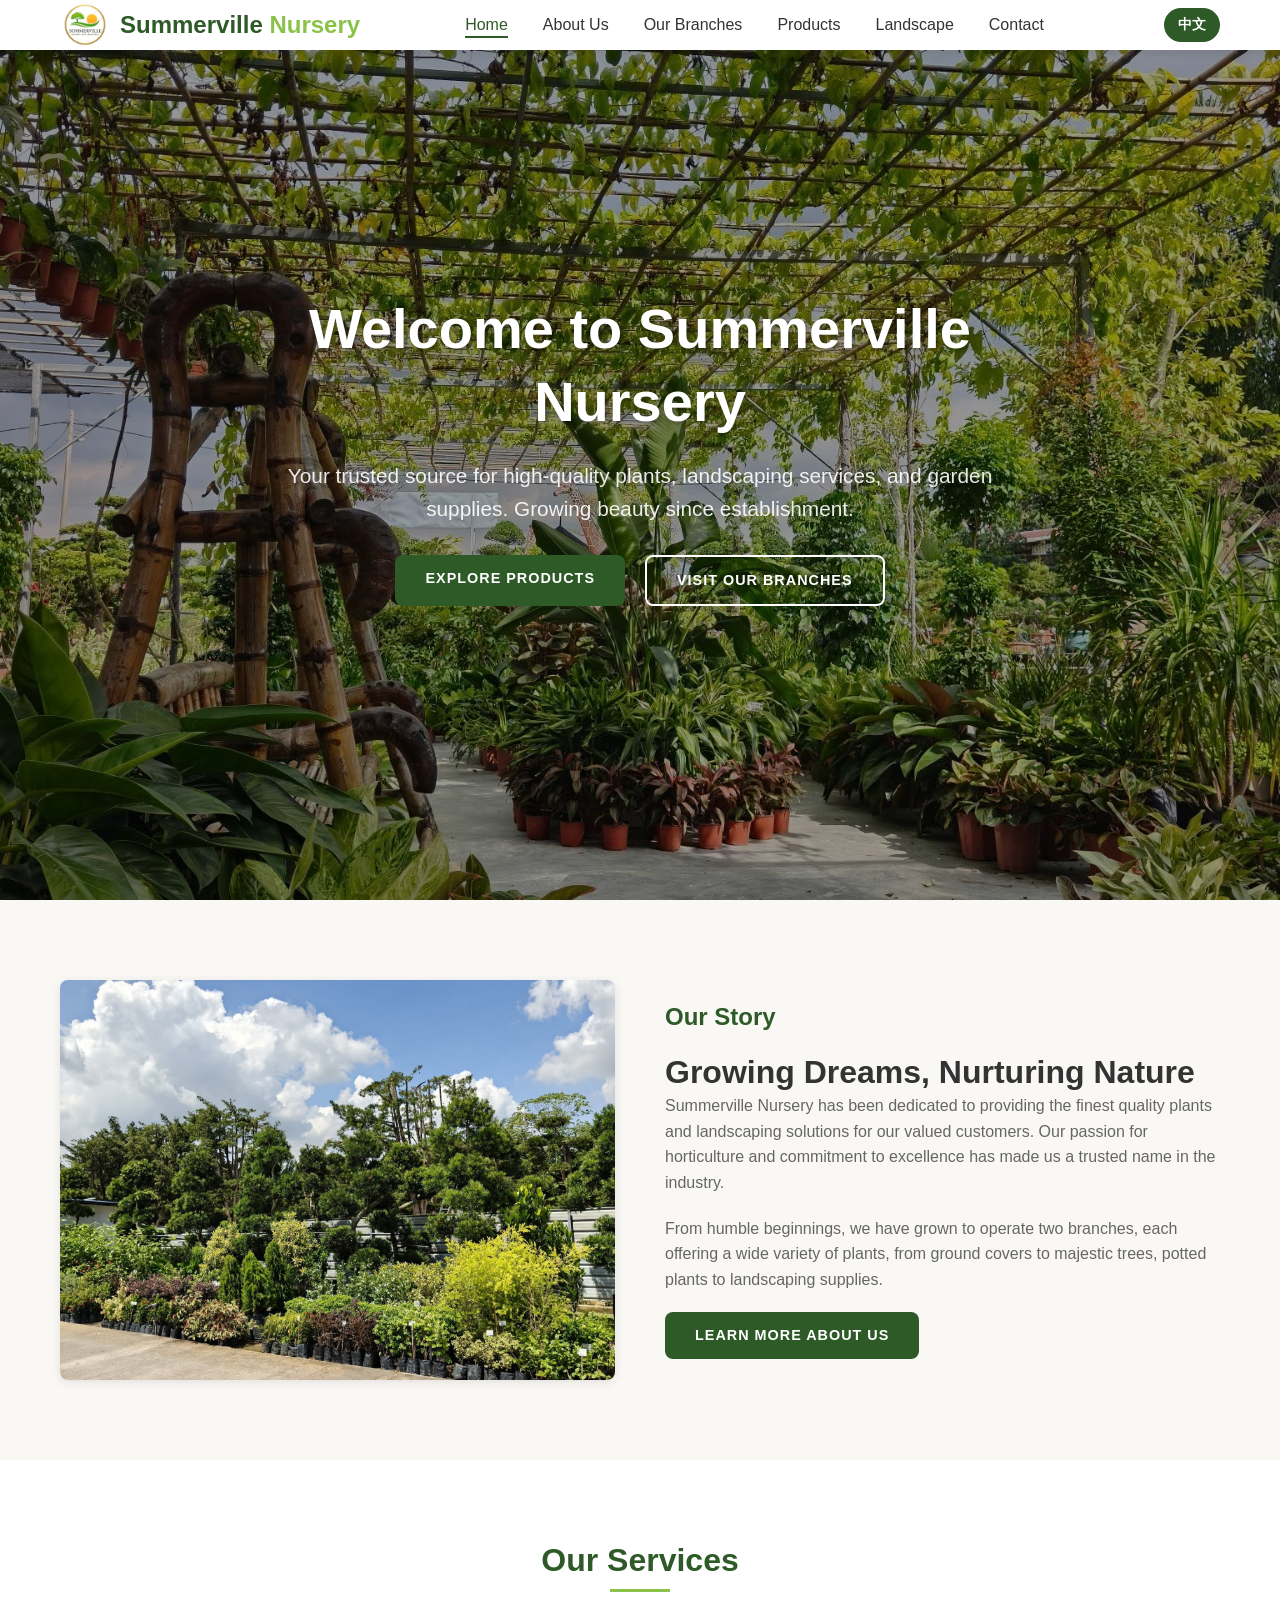
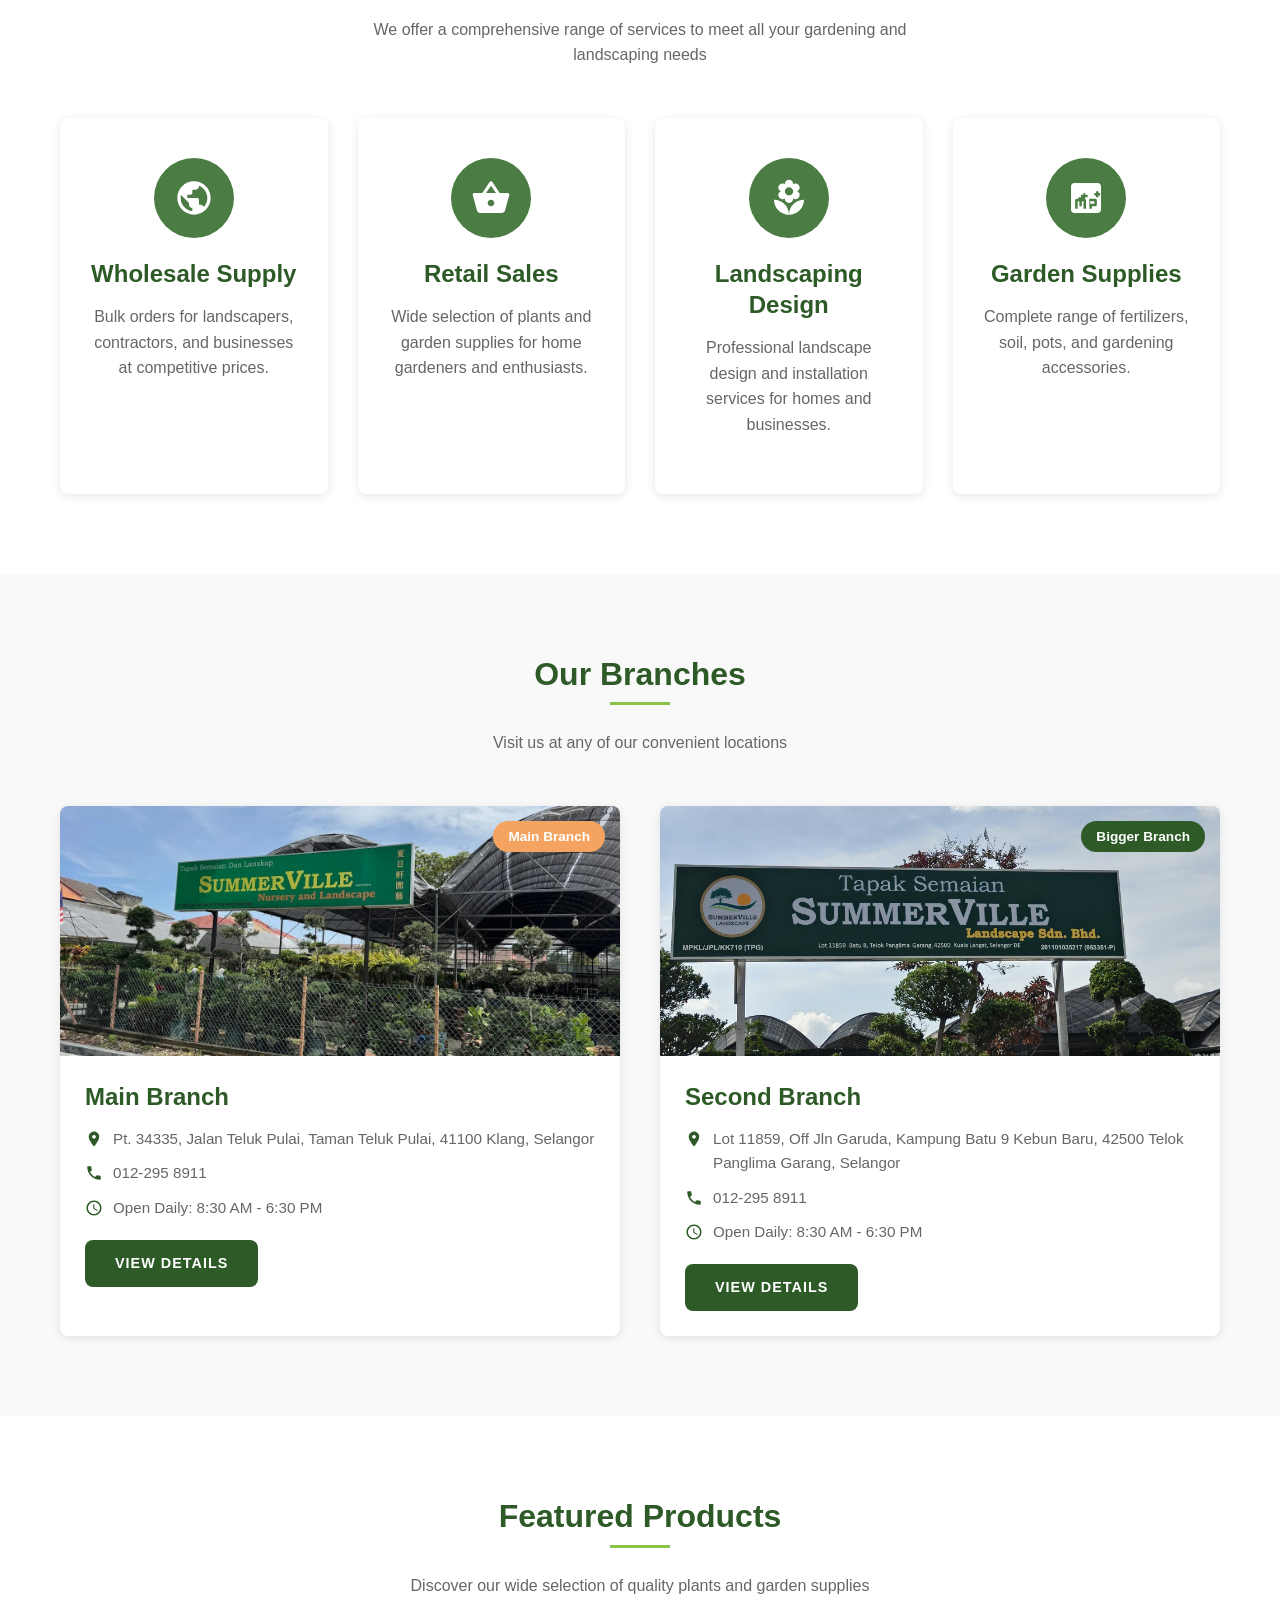
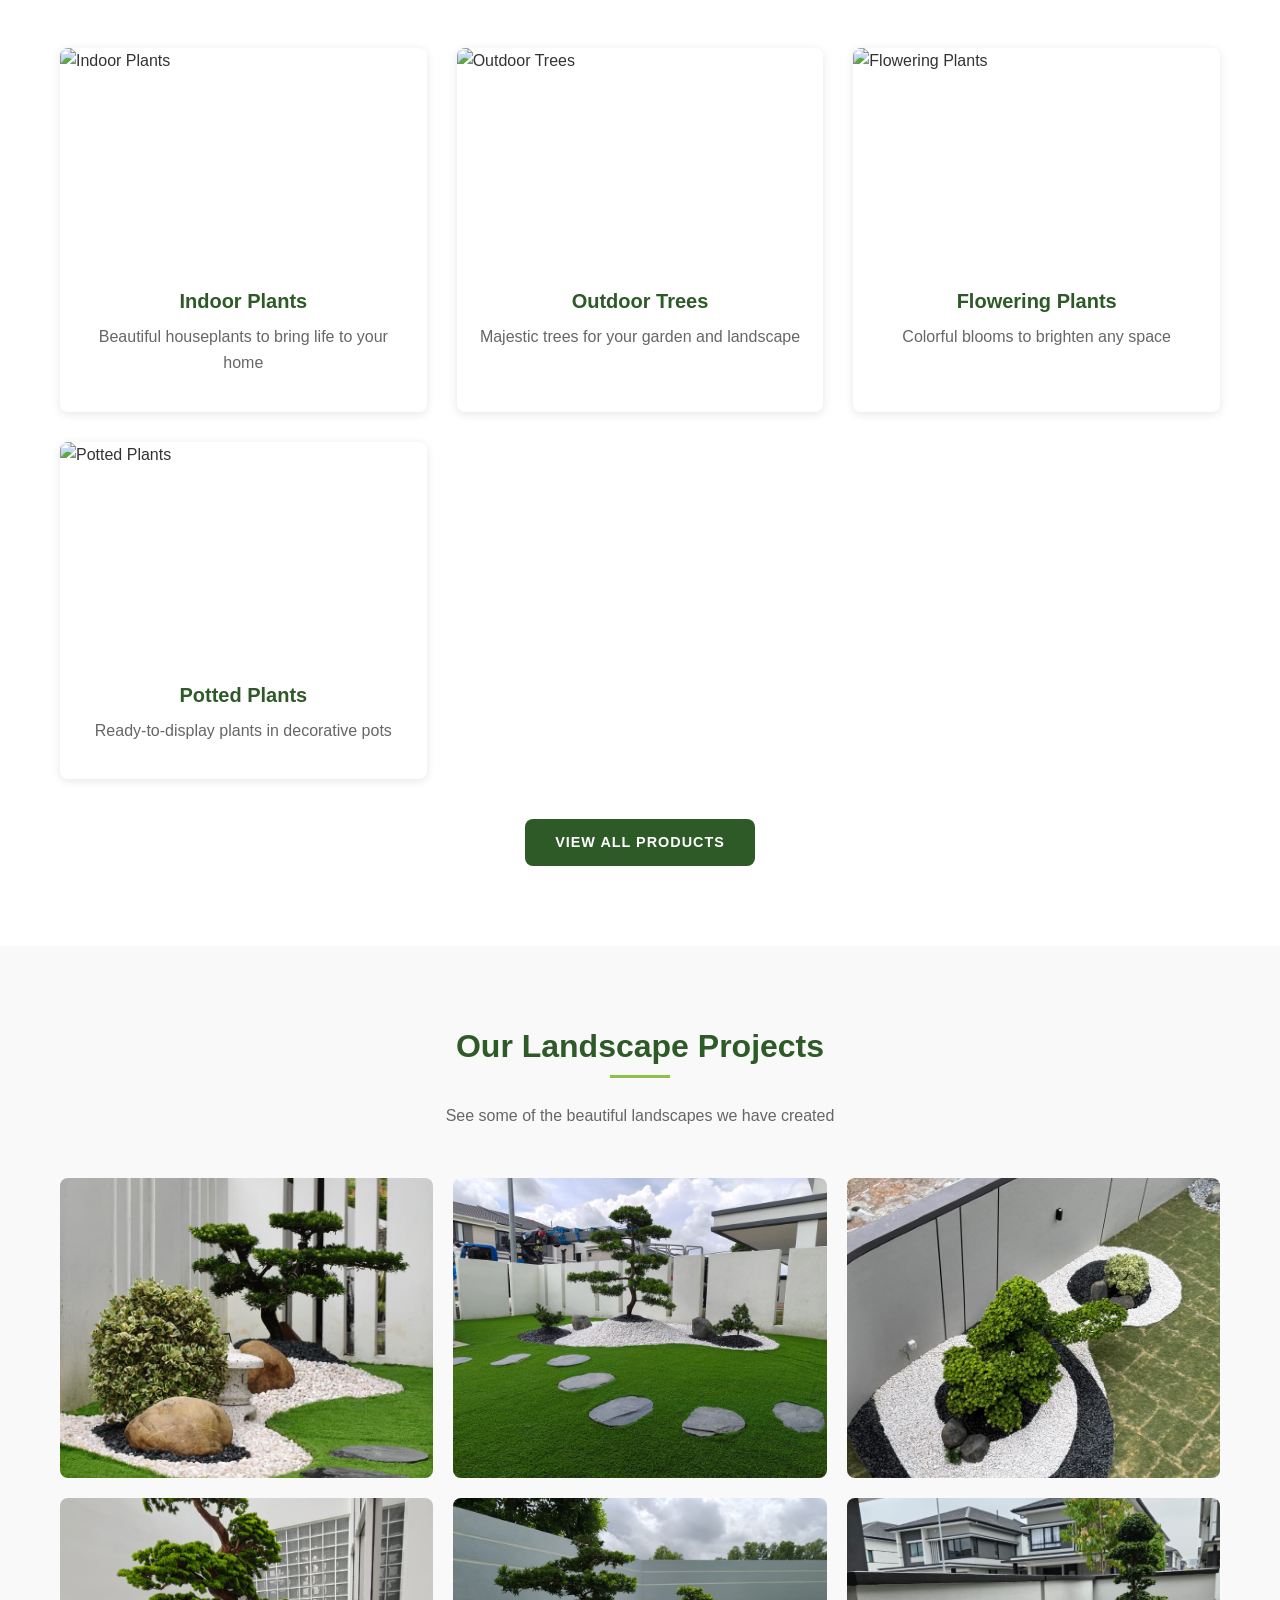
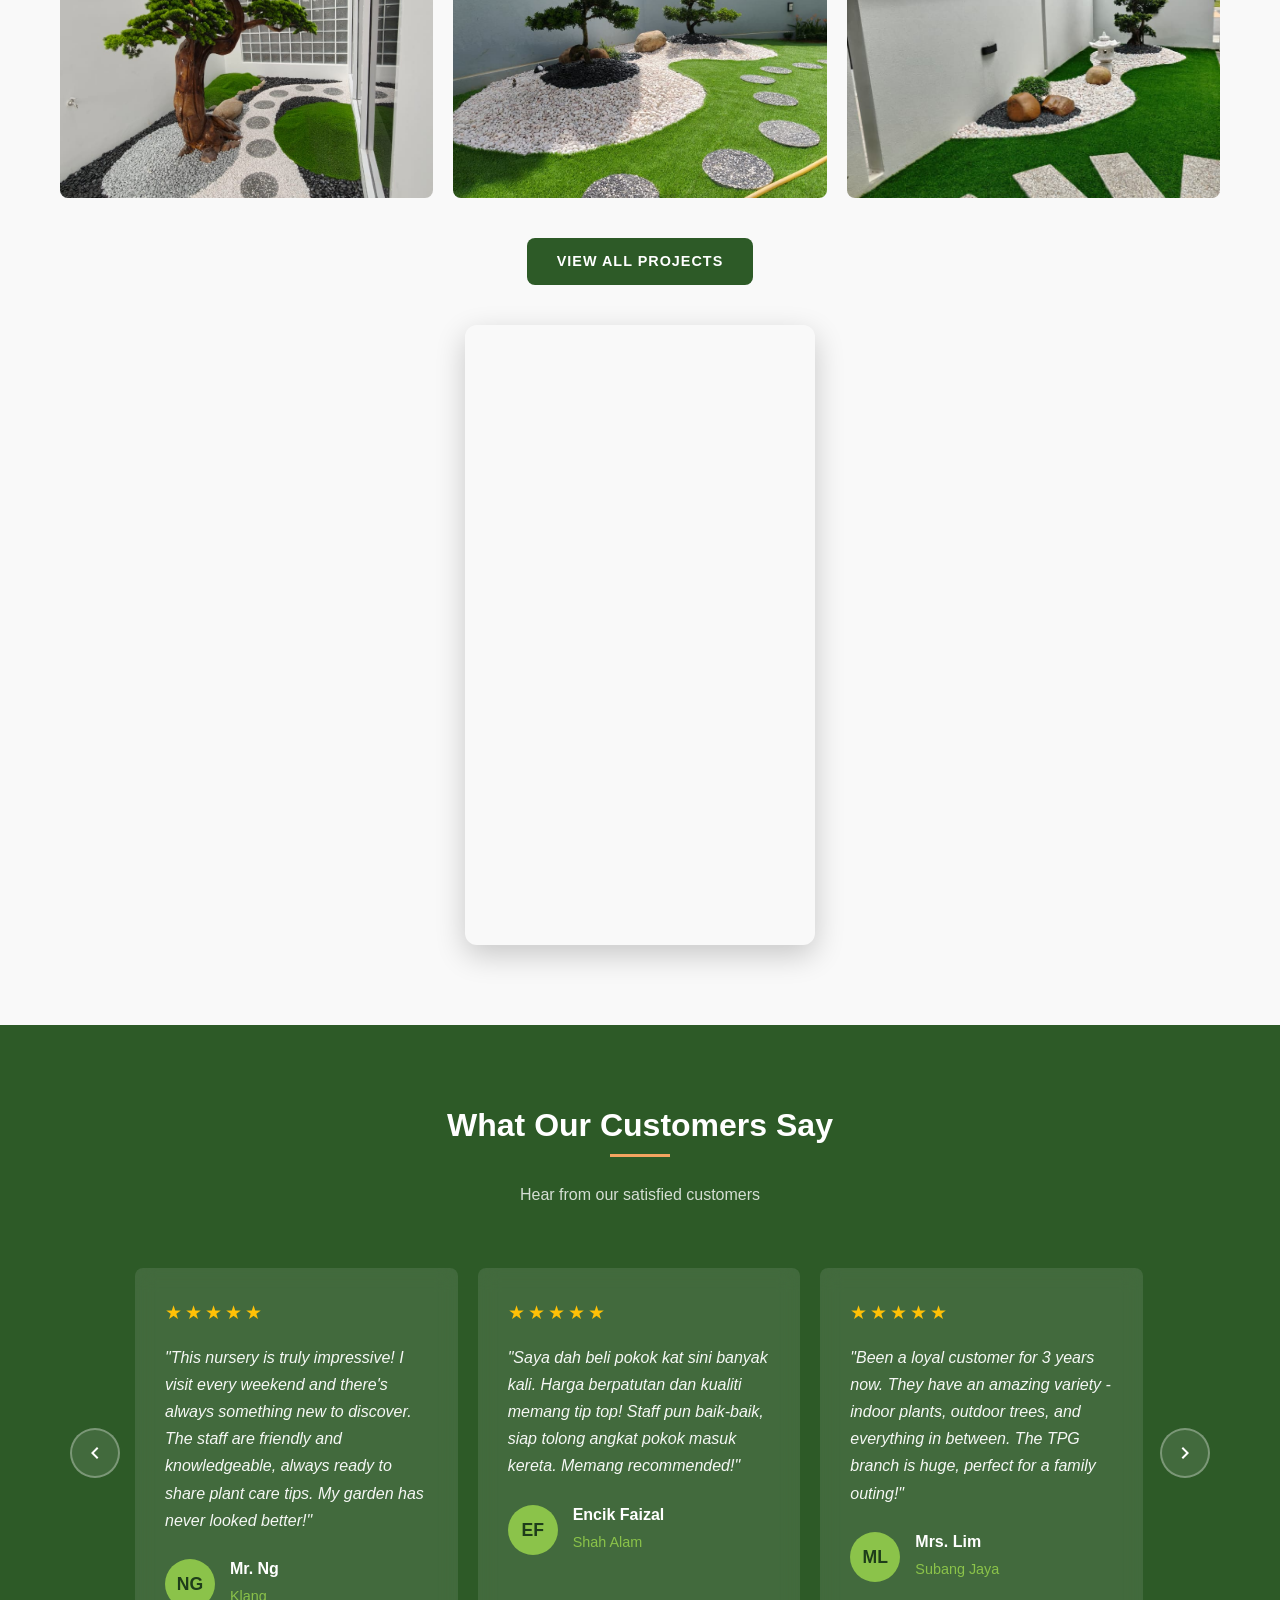
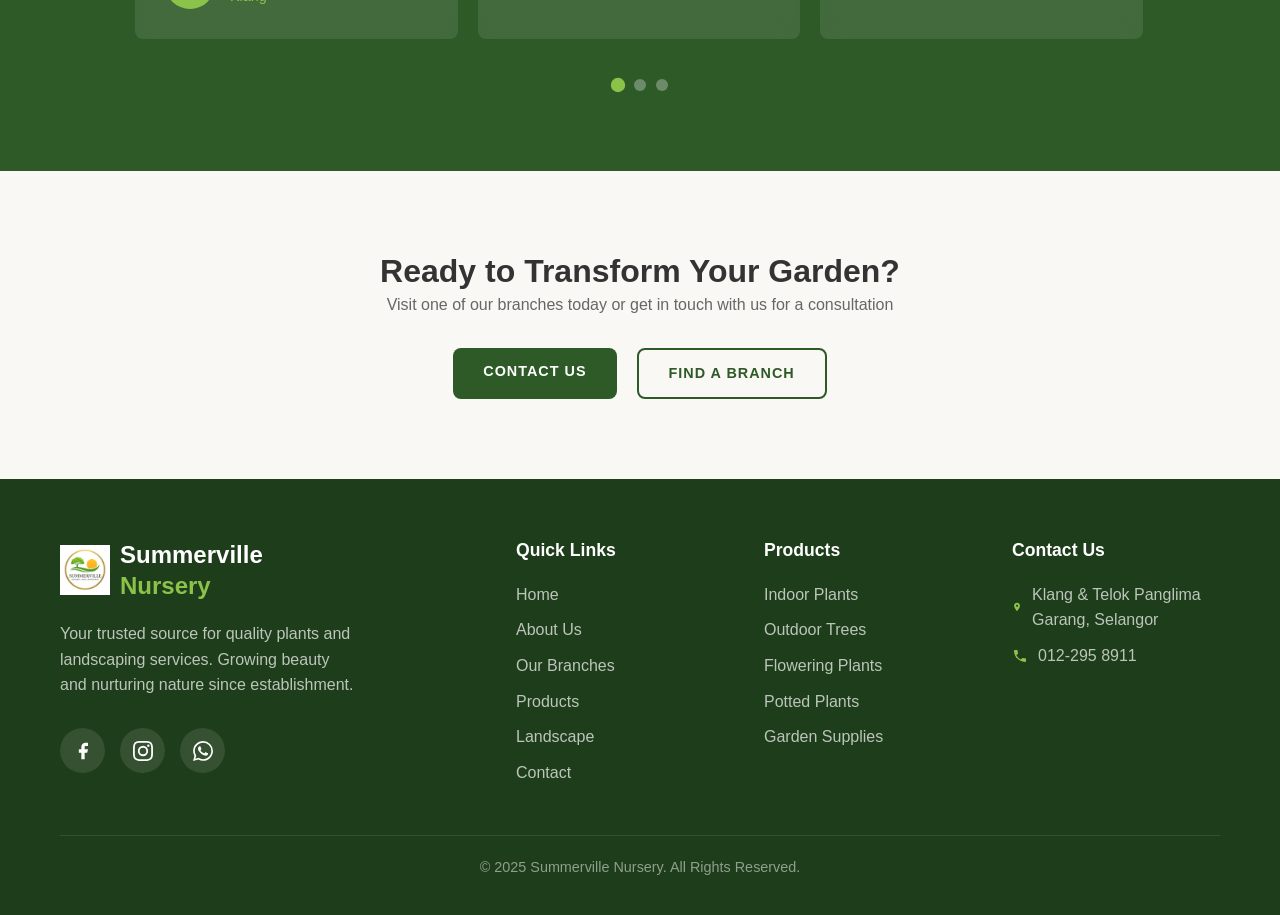
==== index.html @ aea21b6f "Summerville Nursery website - complete with English and Chinese versions" ====
<!DOCTYPE html>
<html lang="en">

<head>
    <!-- Primary Meta Tags -->
    <meta charset="UTF-8">
    <meta name="viewport" content="width=device-width, initial-scale=1.0">
    <meta name="title" content="Summerville Nursery - Quality Plants & Landscaping Services">
    <meta name="description"
        content="Summerville Nursery offers high-quality plants, landscaping services, and garden supplies. Visit our two branches for all your gardening needs. Wholesale and retail available.">
    <meta name="keywords"
        content="nursery, plants, landscaping, garden, trees, flowers, potted plants, landscape design, garden supplies, wholesale plants, retail nursery">
    <meta name="author" content="Summerville Nursery">
    <meta name="robots" content="index, follow">

    <!-- Open Graph / Facebook -->
    <meta property="og:type" content="website">
    <meta property="og:url" content="https://www.summervillenursery.com/">
    <meta property="og:title" content="Summerville Nursery - Quality Plants & Landscaping Services">
    <meta property="og:description"
        content="Your trusted nursery for quality plants, landscaping services, and garden supplies. Two convenient locations to serve you better.">
    <meta property="og:image" content="images/og-image.jpg">

    <!-- Twitter -->
    <meta property="twitter:card" content="summary_large_image">
    <meta property="twitter:url" content="https://www.summervillenursery.com/">
    <meta property="twitter:title" content="Summerville Nursery - Quality Plants & Landscaping Services">
    <meta property="twitter:description"
        content="Your trusted nursery for quality plants, landscaping services, and garden supplies. Two convenient locations to serve you better.">
    <meta property="twitter:image" content="images/og-image.jpg">

    <!-- Canonical URL -->
    <link rel="canonical" href="https://www.summervillenursery.com/">

    <!-- Favicon -->
    <link rel="icon" type="image/png" href="images/favicon.png">
    <link rel="apple-touch-icon" href="images/apple-touch-icon.png">

    <title>Summerville Nursery - Quality Plants & Landscaping Services</title>

    <!-- Stylesheets -->
    <link rel="stylesheet" href="css/styles.css">

    <!-- Schema.org Markup for Google -->
    <script type="application/ld+json">
    {
        "@context": "https://schema.org",
        "@type": "LocalBusiness",
        "name": "Summerville Nursery",
        "description": "Quality plants, landscaping services, and garden supplies with two convenient locations.",
        "image": "https://www.summervillenursery.com/SummervilleLogo.jpeg",
        "@id": "https://www.summervillenursery.com",
        "url": "https://www.summervillenursery.com",
        "telephone": "+60-12-295-8911",
        "address": {
            "@type": "PostalAddress",
            "streetAddress": "Pt. 34335, Jalan Teluk Pulai, Taman Teluk Pulai",
            "addressLocality": "Klang",
            "addressRegion": "Selangor",
            "postalCode": "41100",
            "addressCountry": "MY"
        },
        "openingHoursSpecification": [
            {
                "@type": "OpeningHoursSpecification",
                "dayOfWeek": ["Monday", "Tuesday", "Wednesday", "Thursday", "Friday", "Saturday", "Sunday"],
                "opens": "08:30",
                "closes": "18:30"
            }
        ],
        "sameAs": [
            "https://www.facebook.com/p/Summerville-Nursery-and-Landscape-100057068217162/",
            "https://www.facebook.com/p/Summerville-Nursery-TPG-61557421225293/"
        ]
    }
    </script>
</head>

<body>
    <!-- Header & Navigation -->
    <header>
        <nav class="container">
            <div class="logo">
                <img src="image/SummervilleLogo.png" alt="Summerville Nursery Logo" width="50" height="50">
                <h1>Summerville <span>Nursery</span></h1>
            </div>
            <ul class="nav-links">
                <li><a href="index.html" class="active">Home</a></li>
                <li><a href="about.html">About Us</a></li>
                <li><a href="branches.html">Our Branches</a></li>
                <li><a href="products.html">Products</a></li>
                <li><a href="landscape.html">Landscape</a></li>
                <li><a href="contact.html">Contact</a></li>
            </ul>
            <a href="cn/index.html" class="lang-toggle" title="切换中文">中文</a>
            <div class="mobile-menu-btn" aria-label="Toggle mobile menu">
                <span></span>
                <span></span>
                <span></span>
            </div>
        </nav>
    </header>

    <!-- Hero Section -->
    <section class="hero">
        <div class="hero-slider">
            <div class="hero-slide active" style="background-image: url('image/landing/n1.jpg');"></div>
            <div class="hero-slide" style="background-image: url('image/landing/n2.jpg');"></div>
            <div class="hero-slide" style="background-image: url('image/landscapes/l8.jpeg');"></div>
        </div>
        <div class="hero-overlay"></div>
        <div class="hero-content">
            <h1>Welcome to Summerville Nursery</h1>
            <p>Your trusted source for high-quality plants, landscaping services, and garden supplies. Growing beauty
                since establishment.</p>
            <div class="hero-buttons">
                <a href="products.html" class="btn btn-primary">Explore Products</a>
                <a href="branches.html" class="btn btn-secondary" style="color: white; border-color: white;">Visit Our
                    Branches</a>
            </div>
        </div>
    </section>

    <!-- About Preview Section -->
    <section class="about-preview">
        <div class="container">
            <div class="about-grid">
                <div class="about-image animate-on-scroll">
                    <img src="image/landing/n4.jpg" alt="About Summerville Nursery - Our Story">
                </div>
                <div class="about-text animate-on-scroll">
                    <h3>Our Story</h3>
                    <h2>Growing Dreams, Nurturing Nature</h2>
                    <p>Summerville Nursery has been dedicated to providing the finest quality plants and landscaping
                        solutions for our valued customers. Our passion for horticulture and commitment to excellence
                        has made us a trusted name in the industry.</p>
                    <p>From humble beginnings, we have grown to operate two branches, each offering a wide variety of
                        plants, from ground covers to majestic trees, potted plants to landscaping supplies.</p>
                    <a href="about.html" class="btn btn-primary">Learn More About Us</a>
                </div>
            </div>
        </div>
    </section>

    <!-- Services Section -->
    <section class="services">
        <div class="container">
            <div class="section-header">
                <h2>Our Services</h2>
                <p>We offer a comprehensive range of services to meet all your gardening and landscaping needs</p>
            </div>
            <div class="services-grid">
                <div class="service-card animate-on-scroll">
                    <div class="service-icon">
                        <svg viewBox="0 0 24 24">
                            <path
                                d="M12 2C6.48 2 2 6.48 2 12s4.48 10 10 10 10-4.48 10-10S17.52 2 12 2zm-1 17.93c-3.95-.49-7-3.85-7-7.93 0-.62.08-1.21.21-1.79L9 15v1c0 1.1.9 2 2 2v1.93zm6.9-2.54c-.26-.81-1-1.39-1.9-1.39h-1v-3c0-.55-.45-1-1-1H8v-2h2c.55 0 1-.45 1-1V7h2c1.1 0 2-.9 2-2v-.41c2.93 1.19 5 4.06 5 7.41 0 2.08-.8 3.97-2.1 5.39z" />
                        </svg>
                    </div>
                    <h3>Wholesale Supply</h3>
                    <p>Bulk orders for landscapers, contractors, and businesses at competitive prices.</p>
                </div>
                <div class="service-card animate-on-scroll">
                    <div class="service-icon">
                        <svg viewBox="0 0 24 24">
                            <path
                                d="M17.21 9l-4.38-6.56c-.19-.28-.51-.42-.83-.42-.32 0-.64.14-.83.43L6.79 9H2c-.55 0-1 .45-1 1 0 .09.01.18.04.27l2.54 9.27c.23.84 1 1.46 1.92 1.46h13c.92 0 1.69-.62 1.93-1.46l2.54-9.27L23 10c0-.55-.45-1-1-1h-4.79zM9 9l3-4.4L15 9H9zm3 8c-1.1 0-2-.9-2-2s.9-2 2-2 2 .9 2 2-.9 2-2 2z" />
                        </svg>
                    </div>
                    <h3>Retail Sales</h3>
                    <p>Wide selection of plants and garden supplies for home gardeners and enthusiasts.</p>
                </div>
                <div class="service-card animate-on-scroll">
                    <div class="service-icon">
                        <svg viewBox="0 0 24 24">
                            <path
                                d="M12 22c4.97 0 9-4.03 9-9-4.97 0-9 4.03-9 9zM5.6 10.25c0 1.38 1.12 2.5 2.5 2.5.53 0 1.01-.16 1.42-.44l-.02.19c0 1.38 1.12 2.5 2.5 2.5s2.5-1.12 2.5-2.5l-.02-.19c.4.28.89.44 1.42.44 1.38 0 2.5-1.12 2.5-2.5 0-1-.59-1.85-1.43-2.25.84-.4 1.43-1.25 1.43-2.25 0-1.38-1.12-2.5-2.5-2.5-.53 0-1.01.16-1.42.44l.02-.19C14.5 2.12 13.38 1 12 1S9.5 2.12 9.5 3.5l.02.19c-.4-.28-.89-.44-1.42-.44-1.38 0-2.5 1.12-2.5 2.5 0 1 .59 1.85 1.43 2.25-.84.4-1.43 1.25-1.43 2.25zM12 5.5c1.38 0 2.5 1.12 2.5 2.5s-1.12 2.5-2.5 2.5S9.5 9.38 9.5 8s1.12-2.5 2.5-2.5zM3 13c0 4.97 4.03 9 9 9 0-4.97-4.03-9-9-9z" />
                        </svg>
                    </div>
                    <h3>Landscaping Design</h3>
                    <p>Professional landscape design and installation services for homes and businesses.</p>
                </div>
                <div class="service-card animate-on-scroll">
                    <div class="service-icon">
                        <svg viewBox="0 0 24 24">
                            <path
                                d="M19 3H5c-1.1 0-2 .9-2 2v14c0 1.1.9 2 2 2h14c1.1 0 2-.9 2-2V5c0-1.1-.9-2-2-2zm-7 15.5h-1.5V14h-1v3H8v-3H7v4.5H5.5v-5c0-.55.45-1 1-1H11c.55 0 1 .45 1 1v5zm3.5 0H14v-6h3.5c.55 0 1 .45 1 1V16c0 .55-.45 1-1 1h-2v1.5zm-1-4.5H17v1.5h-2.5V14zm0-1.5h-7v-1H9v-1.5h1.5v-1h1v1H13v1.5h-1.5v1zm3.5-1v-1h-1v-1.5h1v-1h1.5v1h1v1.5h-1v1H17z" />
                        </svg>
                    </div>
                    <h3>Garden Supplies</h3>
                    <p>Complete range of fertilizers, soil, pots, and gardening accessories.</p>
                </div>
            </div>
        </div>
    </section>

    <!-- Our Branches Section -->
    <section class="branches-section">
        <div class="container">
            <div class="section-header">
                <h2>Our Branches</h2>
                <p>Visit us at any of our convenient locations</p>
            </div>
            <div class="branches-grid">
                <!-- Main Branch -->
                <div class="branch-card animate-on-scroll">
                    <div class="branch-image">
                        <img src="image/landing/m1.jpg" alt="Summerville Nursery Main Branch">
                        <span class="branch-badge">Main Branch</span>
                    </div>
                    <div class="branch-info">
                        <h3>Main Branch</h3>
                        <div class="branch-details">
                            <p>
                                <svg viewBox="0 0 24 24">
                                    <path
                                        d="M12 2C8.13 2 5 5.13 5 9c0 5.25 7 13 7 13s7-7.75 7-13c0-3.87-3.13-7-7-7zm0 9.5c-1.38 0-2.5-1.12-2.5-2.5s1.12-2.5 2.5-2.5 2.5 1.12 2.5 2.5-1.12 2.5-2.5 2.5z" />
                                </svg>
                                <span>Pt. 34335, Jalan Teluk Pulai, Taman Teluk Pulai, 41100 Klang, Selangor</span>
                            </p>
                            <p>
                                <svg viewBox="0 0 24 24">
                                    <path
                                        d="M6.62 10.79c1.44 2.83 3.76 5.14 6.59 6.59l2.2-2.2c.27-.27.67-.36 1.02-.24 1.12.37 2.33.57 3.57.57.55 0 1 .45 1 1V20c0 .55-.45 1-1 1-9.39 0-17-7.61-17-17 0-.55.45-1 1-1h3.5c.55 0 1 .45 1 1 0 1.25.2 2.45.57 3.57.11.35.03.74-.25 1.02l-2.2 2.2z" />
                                </svg>
                                <span>012-295 8911</span>
                            </p>
                            <p>
                                <svg viewBox="0 0 24 24">
                                    <path
                                        d="M11.99 2C6.47 2 2 6.48 2 12s4.47 10 9.99 10C17.52 22 22 17.52 22 12S17.52 2 11.99 2zM12 20c-4.42 0-8-3.58-8-8s3.58-8 8-8 8 3.58 8 8-3.58 8-8 8zm.5-13H11v6l5.25 3.15.75-1.23-4.5-2.67z" />
                                </svg>
                                <span>Open Daily: 8:30 AM - 6:30 PM</span>
                            </p>
                        </div>
                        <a href="branches.html" class="btn btn-primary">View Details</a>
                    </div>
                </div>

                <!-- Second Branch (Bigger) -->
                <div class="branch-card animate-on-scroll">
                    <div class="branch-image">
                        <img src="image/landing/n6.jpg" alt="Summerville Nursery Second Branch">
                        <span class="branch-badge" style="background-color: #2d5a27;">Bigger Branch</span>
                    </div>
                    <div class="branch-info">
                        <h3>Second Branch</h3>
                        <div class="branch-details">
                            <p>
                                <svg viewBox="0 0 24 24">
                                    <path
                                        d="M12 2C8.13 2 5 5.13 5 9c0 5.25 7 13 7 13s7-7.75 7-13c0-3.87-3.13-7-7-7zm0 9.5c-1.38 0-2.5-1.12-2.5-2.5s1.12-2.5 2.5-2.5 2.5 1.12 2.5 2.5-1.12 2.5-2.5 2.5z" />
                                </svg>
                                <span>Lot 11859, Off Jln Garuda, Kampung Batu 9 Kebun Baru, 42500 Telok Panglima Garang,
                                    Selangor</span>
                            </p>
                            <p>
                                <svg viewBox="0 0 24 24">
                                    <path
                                        d="M6.62 10.79c1.44 2.83 3.76 5.14 6.59 6.59l2.2-2.2c.27-.27.67-.36 1.02-.24 1.12.37 2.33.57 3.57.57.55 0 1 .45 1 1V20c0 .55-.45 1-1 1-9.39 0-17-7.61-17-17 0-.55.45-1 1-1h3.5c.55 0 1 .45 1 1 0 1.25.2 2.45.57 3.57.11.35.03.74-.25 1.02l-2.2 2.2z" />
                                </svg>
                                <span>012-295 8911</span>
                            </p>
                            <p>
                                <svg viewBox="0 0 24 24">
                                    <path
                                        d="M11.99 2C6.47 2 2 6.48 2 12s4.47 10 9.99 10C17.52 22 22 17.52 22 12S17.52 2 11.99 2zM12 20c-4.42 0-8-3.58-8-8s3.58-8 8-8 8 3.58 8 8-3.58 8-8 8zm.5-13H11v6l5.25 3.15.75-1.23-4.5-2.67z" />
                                </svg>
                                <span>Open Daily: 8:30 AM - 6:30 PM</span>
                            </p>
                        </div>
                        <a href="branches.html" class="btn btn-primary">View Details</a>
                    </div>
                </div>
            </div>
        </div>
    </section>

    <!-- Featured Products Section -->
    <section class="products-section">
        <div class="container">
            <div class="section-header">
                <h2>Featured Products</h2>
                <p>Discover our wide selection of quality plants and garden supplies</p>
            </div>
            <div class="products-grid">
                <div class="product-card animate-on-scroll">
                    <div class="product-image">
                        <img src="https://images.unsplash.com/photo-1614594975525-e45190c55d0b?w=400&h=400&fit=crop"
                            alt="Indoor Plants">
                    </div>
                    <div class="product-info">
                        <h4>Indoor Plants</h4>
                        <p>Beautiful houseplants to bring life to your home</p>
                    </div>
                </div>
                <div class="product-card animate-on-scroll">
                    <div class="product-image">
                        <img src="https://images.unsplash.com/photo-1502082553048-f009c37129b9?w=400&h=400&fit=crop"
                            alt="Outdoor Trees">
                    </div>
                    <div class="product-info">
                        <h4>Outdoor Trees</h4>
                        <p>Majestic trees for your garden and landscape</p>
                    </div>
                </div>
                <div class="product-card animate-on-scroll">
                    <div class="product-image">
                        <img src="https://images.unsplash.com/photo-1490750967868-88aa4486c946?w=400&h=400&fit=crop"
                            alt="Flowering Plants">
                    </div>
                    <div class="product-info">
                        <h4>Flowering Plants</h4>
                        <p>Colorful blooms to brighten any space</p>
                    </div>
                </div>
                <div class="product-card animate-on-scroll">
                    <div class="product-image">
                        <img src="https://images.unsplash.com/photo-1509423350716-97f9360b4e09?w=400&h=400&fit=crop"
                            alt="Potted Plants">
                    </div>
                    <div class="product-info">
                        <h4>Potted Plants</h4>
                        <p>Ready-to-display plants in decorative pots</p>
                    </div>
                </div>
            </div>
            <div class="text-center mt-4">
                <a href="products.html" class="btn btn-primary">View All Products</a>
            </div>
        </div>
    </section>

    <!-- Landscape Portfolio Preview -->
    <section class="gallery-section bg-light">
        <div class="container">
            <div class="section-header">
                <h2>Our Landscape Projects</h2>
                <p>See some of the beautiful landscapes we have created</p>
            </div>
            <div class="gallery-grid">
                <div class="gallery-item animate-on-scroll">
                    <img src="image/landscapes/l4.jpeg" alt="Landscape Project 1">
                    <div class="gallery-overlay">
                        <h4>Residential Garden</h4>
                        <p>Complete garden transformation</p>
                    </div>
                </div>
                <div class="gallery-item animate-on-scroll">
                    <img src="image/landscapes/l16.jpeg" alt="Landscape Project 2">
                    <div class="gallery-overlay">
                        <h4>Commercial Landscape</h4>
                        <p>Office building green space</p>
                    </div>
                </div>
                <div class="gallery-item animate-on-scroll">
                    <img src="image/landscapes/l18.jpeg" alt="Landscape Project 3">
                    <div class="gallery-overlay">
                        <h4>Garden Design</h4>
                        <p>Modern tropical garden</p>
                    </div>
                </div>
                <div class="gallery-item animate-on-scroll">
                    <img src="image/landscapes/l17.jpeg" alt="Landscape Project 4">
                    <div class="gallery-overlay">
                        <h4>Outdoor Living</h4>
                        <p>Beautiful outdoor space</p>
                    </div>
                </div>
                <div class="gallery-item animate-on-scroll">
                    <img src="image/landscapes/l8.jpeg" alt="Landscape Project 5">
                    <div class="gallery-overlay">
                        <h4>Landscape Project</h4>
                        <p>Professional landscaping</p>
                    </div>
                </div>
                <div class="gallery-item animate-on-scroll">
                    <img src="image/landscapes/l13.jpeg" alt="Landscape Project 6">
                    <div class="gallery-overlay">
                        <h4>Garden Transformation</h4>
                        <p>Beautiful garden design</p>
                    </div>
                </div>
            </div>
            <div class="text-center mt-4">
                <a href="landscape.html" class="btn btn-primary">View All Projects</a>
            </div>

            <!-- Featured Video -->
            <div style="display: flex; justify-content: center; margin-top: 40px;">
                <iframe
                    src="https://www.facebook.com/plugins/video.php?href=https%3A%2F%2Fwww.facebook.com%2Freel%2F1966986220760927&show_text=false"
                    width="350" height="620"
                    style="border:none;overflow:hidden;border-radius: 12px; box-shadow: 0 10px 30px rgba(0,0,0,0.2);"
                    scrolling="no" frameborder="0" allowfullscreen="true"
                    allow="autoplay; clipboard-write; encrypted-media; picture-in-picture; web-share">
                </iframe>
            </div>
        </div>
    </section>

    <!-- Testimonials Section -->
    <section class="testimonials">
        <div class="container">
            <div class="section-header">
                <h2>What Our Customers Say</h2>
                <p>Hear from our satisfied customers</p>
            </div>
            <div class="testimonial-carousel">
                <button class="carousel-btn prev-btn" aria-label="Previous testimonial">
                    <svg viewBox="0 0 24 24" width="24" height="24"><path d="M15.41 7.41L14 6l-6 6 6 6 1.41-1.41L10.83 12z" fill="currentColor"/></svg>
                </button>
                <div class="testimonial-track-wrapper">
                    <div class="testimonial-track">
                        <div class="testimonial-card">
                            <div class="testimonial-stars">★★★★★</div>
                            <p class="testimonial-text">"This nursery is truly impressive! I visit every weekend and there's always something new to discover. The staff are friendly and knowledgeable, always ready to share plant care tips. My garden has never looked better!"</p>
                            <div class="testimonial-author">
                                <div class="author-avatar">NG</div>
                                <div class="author-info">
                                    <h4>Mr. Ng</h4>
                                    <span>Klang</span>
                                </div>
                            </div>
                        </div>
                        <div class="testimonial-card">
                            <div class="testimonial-stars">★★★★★</div>
                            <p class="testimonial-text">"Saya dah beli pokok kat sini banyak kali. Harga berpatutan dan kualiti memang tip top! Staff pun baik-baik, siap tolong angkat pokok masuk kereta. Memang recommended!"</p>
                            <div class="testimonial-author">
                                <div class="author-avatar">EF</div>
                                <div class="author-info">
                                    <h4>Encik Faizal</h4>
                                    <span>Shah Alam</span>
                                </div>
                            </div>
                        </div>
                        <div class="testimonial-card">
                            <div class="testimonial-stars">★★★★★</div>
                            <p class="testimonial-text">"Been a loyal customer for 3 years now. They have an amazing variety - indoor plants, outdoor trees, and everything in between. The TPG branch is huge, perfect for a family outing!"</p>
                            <div class="testimonial-author">
                                <div class="author-avatar">ML</div>
                                <div class="author-info">
                                    <h4>Mrs. Lim</h4>
                                    <span>Subang Jaya</span>
                                </div>
                            </div>
                        </div>
                        <div class="testimonial-card">
                            <div class="testimonial-stars">★★★★★</div>
                            <p class="testimonial-text">"我在这里买了很多盆栽，每棵都很健康。老板娘人很好，会耐心指导如何照顾植物。服务很好，下次还会再来！"</p>
                            <div class="testimonial-author">
                                <div class="author-avatar">陈</div>
                                <div class="author-info">
                                    <h4>陈太太</h4>
                                    <span>Puchong</span>
                                </div>
                            </div>
                        </div>
                        <div class="testimonial-card">
                            <div class="testimonial-stars">★★★★★</div>
                            <p class="testimonial-text">"Excellent nursery with quality plants at fair prices. Their landscape team did a wonderful job on my garden. Professional service from start to finish. Highly recommended!"</p>
                            <div class="testimonial-author">
                                <div class="author-avatar">KR</div>
                                <div class="author-info">
                                    <h4>Mr. Kumar</h4>
                                    <span>Klang</span>
                                </div>
                            </div>
                        </div>
                    </div>
                </div>
                <button class="carousel-btn next-btn" aria-label="Next testimonial">
                    <svg viewBox="0 0 24 24" width="24" height="24"><path d="M8.59 16.59L10 18l6-6-6-6-1.41 1.41L13.17 12z" fill="currentColor"/></svg>
                </button>
            </div>
            <div class="carousel-dots"></div>
        </div>
    </section>

    <!-- Call to Action Section -->
    <section class="cta-section bg-cream">
        <div class="container text-center">
            <h2>Ready to Transform Your Garden?</h2>
            <p>Visit one of our branches today or get in touch with us for a consultation</p>
            <div class="hero-buttons mt-3">
                <a href="contact.html" class="btn btn-primary">Contact Us</a>
                <a href="branches.html" class="btn btn-secondary">Find a Branch</a>
            </div>
        </div>
    </section>

    <!-- Footer -->
    <footer>
        <div class="container">
            <div class="footer-grid">
                <div class="footer-about">
                    <div class="logo">
                        <img src="image/SummervilleLogo.png" alt="Summerville Nursery Logo" width="50" height="50">
                        <h1>Summerville <span>Nursery</span></h1>
                    </div>
                    <p>Your trusted source for quality plants and landscaping services. Growing beauty and nurturing
                        nature since establishment.</p>
                    <div class="social-links">
                        <a href="https://www.facebook.com/p/Summerville-Nursery-and-Landscape-100057068217162/"
                            aria-label="Facebook" target="_blank" rel="noopener">
                            <svg viewBox="0 0 24 24">
                                <path d="M18 2h-3a5 5 0 0 0-5 5v3H7v4h3v8h4v-8h3l1-4h-4V7a1 1 0 0 1 1-1h3z" />
                            </svg>
                        </a>
                        <a href="https://instagram.com/summervillenursery" aria-label="Instagram" target="_blank"
                            rel="noopener">
                            <svg viewBox="0 0 24 24">
                                <path
                                    d="M12 2.163c3.204 0 3.584.012 4.85.07 3.252.148 4.771 1.691 4.919 4.919.058 1.265.069 1.645.069 4.849 0 3.205-.012 3.584-.069 4.849-.149 3.225-1.664 4.771-4.919 4.919-1.266.058-1.644.07-4.85.07-3.204 0-3.584-.012-4.849-.07-3.26-.149-4.771-1.699-4.919-4.92-.058-1.265-.07-1.644-.07-4.849 0-3.204.013-3.583.07-4.849.149-3.227 1.664-4.771 4.919-4.919 1.266-.057 1.645-.069 4.849-.069zM12 0C8.741 0 8.333.014 7.053.072 2.695.272.273 2.69.073 7.052.014 8.333 0 8.741 0 12c0 3.259.014 3.668.072 4.948.2 4.358 2.618 6.78 6.98 6.98C8.333 23.986 8.741 24 12 24c3.259 0 3.668-.014 4.948-.072 4.354-.2 6.782-2.618 6.979-6.98.059-1.28.073-1.689.073-4.948 0-3.259-.014-3.667-.072-4.947-.196-4.354-2.617-6.78-6.979-6.98C15.668.014 15.259 0 12 0zm0 5.838a6.162 6.162 0 1 0 0 12.324 6.162 6.162 0 0 0 0-12.324zM12 16a4 4 0 1 1 0-8 4 4 0 0 1 0 8zm6.406-11.845a1.44 1.44 0 1 0 0 2.881 1.44 1.44 0 0 0 0-2.881z" />
                            </svg>
                        </a>
                        <a href="https://wa.me/60122958911" aria-label="WhatsApp" target="_blank" rel="noopener">
                            <svg viewBox="0 0 24 24">
                                <path
                                    d="M17.472 14.382c-.297-.149-1.758-.867-2.03-.967-.273-.099-.471-.148-.67.15-.197.297-.767.966-.94 1.164-.173.199-.347.223-.644.075-.297-.15-1.255-.463-2.39-1.475-.883-.788-1.48-1.761-1.653-2.059-.173-.297-.018-.458.13-.606.134-.133.298-.347.446-.52.149-.174.198-.298.298-.497.099-.198.05-.371-.025-.52-.075-.149-.669-1.612-.916-2.207-.242-.579-.487-.5-.669-.51-.173-.008-.371-.01-.57-.01-.198 0-.52.074-.792.372-.272.297-1.04 1.016-1.04 2.479 0 1.462 1.065 2.875 1.213 3.074.149.198 2.096 3.2 5.077 4.487.709.306 1.262.489 1.694.625.712.227 1.36.195 1.871.118.571-.085 1.758-.719 2.006-1.413.248-.694.248-1.289.173-1.413-.074-.124-.272-.198-.57-.347m-5.421 7.403h-.004a9.87 9.87 0 0 1-5.031-1.378l-.361-.214-3.741.982.998-3.648-.235-.374a9.86 9.86 0 0 1-1.51-5.26c.001-5.45 4.436-9.884 9.888-9.884 2.64 0 5.122 1.03 6.988 2.898a9.825 9.825 0 0 1 2.893 6.994c-.003 5.45-4.437 9.884-9.885 9.884m8.413-18.297A11.815 11.815 0 0 0 12.05 0C5.495 0 .16 5.335.157 11.892c0 2.096.547 4.142 1.588 5.945L.057 24l6.305-1.654a11.882 11.882 0 0 0 5.683 1.448h.005c6.554 0 11.89-5.335 11.893-11.893a11.821 11.821 0 0 0-3.48-8.413z" />
                            </svg>
                        </a>
                    </div>
                </div>
                <div class="footer-links">
                    <h4>Quick Links</h4>
                    <ul>
                        <li><a href="index.html">Home</a></li>
                        <li><a href="about.html">About Us</a></li>
                        <li><a href="branches.html">Our Branches</a></li>
                        <li><a href="products.html">Products</a></li>
                        <li><a href="landscape.html">Landscape</a></li>
                        <li><a href="contact.html">Contact</a></li>
                    </ul>
                </div>
                <div class="footer-links">
                    <h4>Products</h4>
                    <ul>
                        <li><a href="products.html#indoor">Indoor Plants</a></li>
                        <li><a href="products.html#outdoor">Outdoor Trees</a></li>
                        <li><a href="products.html#flowering">Flowering Plants</a></li>
                        <li><a href="products.html#potted">Potted Plants</a></li>
                        <li><a href="products.html#supplies">Garden Supplies</a></li>
                    </ul>
                </div>
                <div class="footer-contact">
                    <h4>Contact Us</h4>
                    <p>
                        <svg viewBox="0 0 24 24">
                            <path
                                d="M12 2C8.13 2 5 5.13 5 9c0 5.25 7 13 7 13s7-7.75 7-13c0-3.87-3.13-7-7-7zm0 9.5c-1.38 0-2.5-1.12-2.5-2.5s1.12-2.5 2.5-2.5 2.5 1.12 2.5 2.5-1.12 2.5-2.5 2.5z" />
                        </svg>
                        Klang & Telok Panglima Garang, Selangor
                    </p>
                    <p>
                        <svg viewBox="0 0 24 24">
                            <path
                                d="M6.62 10.79c1.44 2.83 3.76 5.14 6.59 6.59l2.2-2.2c.27-.27.67-.36 1.02-.24 1.12.37 2.33.57 3.57.57.55 0 1 .45 1 1V20c0 .55-.45 1-1 1-9.39 0-17-7.61-17-17 0-.55.45-1 1-1h3.5c.55 0 1 .45 1 1 0 1.25.2 2.45.57 3.57.11.35.03.74-.25 1.02l-2.2 2.2z" />
                        </svg>
                        012-295 8911
                    </p>
                </div>
            </div>
            <div class="footer-bottom">
                <p>&copy; 2025 Summerville Nursery. All Rights Reserved.</p>
            </div>
        </div>
    </footer>

    <!-- Lightbox Modal -->
    <div id="lightbox" class="lightbox">
        <span class="lightbox-close">&times;</span>
        <div class="lightbox-content">
            <img id="lightbox-img" src="" alt="Lightbox Image">
        </div>
    </div>

    <!-- JavaScript -->
    <script src="js/main.js"></script>
</body>

</html>
---- css/styles.css ----
/* =====================================================
   SUMMERVILLE NURSERY - Main Stylesheet
   ===================================================== */

/* CSS Variables */
:root {
    --primary-color: #2d5a27;
    --primary-dark: #1e3d1a;
    --primary-light: #4a7c43;
    --secondary-color: #8bc34a;
    --accent-color: #f4a460;
    --text-dark: #333333;
    --text-light: #666666;
    --text-white: #ffffff;
    --bg-light: #f9f9f9;
    --bg-white: #ffffff;
    --bg-cream: #faf8f5;
    --shadow: 0 2px 10px rgba(0, 0, 0, 0.1);
    --shadow-hover: 0 5px 20px rgba(0, 0, 0, 0.15);
    --transition: all 0.3s ease;
    --border-radius: 8px;
}

/* Reset & Base Styles */
* {
    margin: 0;
    padding: 0;
    box-sizing: border-box;
}

html {
    scroll-behavior: smooth;
}

body {
    font-family: 'Segoe UI', Tahoma, Geneva, Verdana, sans-serif;
    line-height: 1.6;
    color: var(--text-dark);
    background-color: var(--bg-white);
}

a {
    text-decoration: none;
    color: inherit;
    transition: var(--transition);
}

ul {
    list-style: none;
}

img {
    max-width: 100%;
    height: auto;
    display: block;
}

.container {
    max-width: 1200px;
    margin: 0 auto;
    padding: 0 20px;
}

/* Typography */
h1,
h2,
h3,
h4,
h5,
h6 {
    font-weight: 600;
    line-height: 1.3;
    color: var(--text-dark);
}

h1 {
    font-size: 2.5rem;
}

h2 {
    font-size: 2rem;
}

h3 {
    font-size: 1.5rem;
}

h4 {
    font-size: 1.25rem;
}

p {
    margin-bottom: 1rem;
    color: var(--text-light);
}

/* Buttons */
.btn {
    display: inline-block;
    padding: 12px 30px;
    border-radius: var(--border-radius);
    font-weight: 600;
    text-transform: uppercase;
    letter-spacing: 1px;
    font-size: 0.9rem;
    cursor: pointer;
    transition: var(--transition);
    border: none;
}

.btn-primary {
    background-color: var(--primary-color);
    color: var(--text-white);
}

.btn-primary:hover {
    background-color: var(--primary-dark);
    transform: translateY(-2px);
}

.btn-secondary {
    background-color: transparent;
    color: var(--primary-color);
    border: 2px solid var(--primary-color);
}

.btn-secondary:hover {
    background-color: var(--primary-color);
    color: var(--text-white);
}

.btn-accent {
    background-color: var(--accent-color);
    color: var(--text-white);
}

.btn-accent:hover {
    background-color: #e08c3a;
}

/* =====================================================
   HEADER & NAVIGATION
   ===================================================== */
header {
    position: fixed;
    top: 0;
    left: 0;
    width: 100%;
    z-index: 1000;
    background-color: var(--bg-white);
    box-shadow: var(--shadow);
    transition: var(--transition);
}

header.scrolled {
    background-color: rgba(255, 255, 255, 0.98);
}

nav {
    display: flex;
    justify-content: space-between;
    align-items: center;
    padding: 15px 0;
}

.logo {
    display: flex;
    align-items: center;
    gap: 10px;
}

.logo img {
    height: 50px;
    width: auto;
}

.logo h1 {
    font-size: 1.5rem;
    color: var(--primary-color);
}

.logo span {
    color: var(--secondary-color);
}

.nav-links {
    display: flex;
    gap: 35px;
}

.nav-links a {
    font-weight: 500;
    color: var(--text-dark);
    position: relative;
    padding: 5px 0;
}

.nav-links a::after {
    content: '';
    position: absolute;
    bottom: 0;
    left: 0;
    width: 0;
    height: 2px;
    background-color: var(--primary-color);
    transition: var(--transition);
}

.nav-links a:hover::after,
.nav-links a.active::after {
    width: 100%;
}

.nav-links a:hover,
.nav-links a.active {
    color: var(--primary-color);
}

/* Language Toggle Button */
.lang-toggle {
    display: inline-flex;
    align-items: center;
    justify-content: center;
    background-color: var(--primary-color);
    color: var(--text-white);
    padding: 6px 14px;
    border-radius: 20px;
    font-size: 0.85rem;
    font-weight: 600;
    margin-left: 15px;
    transition: var(--transition);
    white-space: nowrap;
}

.lang-toggle:hover {
    background-color: var(--primary-dark);
    transform: scale(1.05);
}

/* Mobile Menu */
.mobile-menu-btn {
    display: none;
    flex-direction: column;
    gap: 5px;
    cursor: pointer;
    padding: 5px;
}

.mobile-menu-btn span {
    width: 25px;
    height: 3px;
    background-color: var(--primary-color);
    transition: var(--transition);
}

/* =====================================================
   HERO SECTION
   ===================================================== */
.hero {
    height: 100vh;
    min-height: 600px;
    display: flex;
    align-items: center;
    justify-content: center;
    position: relative;
    background: linear-gradient(135deg, var(--primary-color) 0%, var(--primary-light) 100%);
    overflow: hidden;
}

.hero-slider {
    position: absolute;
    top: 0;
    left: 0;
    width: 100%;
    height: 100%;
}

.hero-slide {
    position: absolute;
    top: 0;
    left: 0;
    width: 100%;
    height: 100%;
    opacity: 0;
    transition: opacity 1s ease;
    background-size: cover;
    background-position: center;
}

.hero-slide.active {
    opacity: 1;
}

.hero-overlay {
    position: absolute;
    top: 0;
    left: 0;
    width: 100%;
    height: 100%;
    background: rgba(0, 0, 0, 0.4);
}

.hero-content {
    position: relative;
    z-index: 2;
    text-align: center;
    color: var(--text-white);
    max-width: 800px;
    padding: 0 20px;
}

.hero-content h1 {
    font-size: 3.5rem;
    color: var(--text-white);
    margin-bottom: 20px;
    text-shadow: 2px 2px 4px rgba(0, 0, 0, 0.3);
}

.hero-content p {
    font-size: 1.3rem;
    color: rgba(255, 255, 255, 0.9);
    margin-bottom: 30px;
}

.hero-buttons {
    display: flex;
    gap: 20px;
    justify-content: center;
    flex-wrap: wrap;
}

/* =====================================================
   SECTIONS GENERAL
   ===================================================== */
section {
    padding: 80px 0;
}

.section-header {
    text-align: center;
    margin-bottom: 50px;
}

.section-header h2 {
    color: var(--primary-color);
    margin-bottom: 15px;
    position: relative;
    display: inline-block;
}

.section-header h2::after {
    content: '';
    position: absolute;
    bottom: -10px;
    left: 50%;
    transform: translateX(-50%);
    width: 60px;
    height: 3px;
    background-color: var(--secondary-color);
}

.section-header p {
    max-width: 600px;
    margin: 20px auto 0;
}

/* =====================================================
   ABOUT PREVIEW SECTION
   ===================================================== */
.about-preview {
    background-color: var(--bg-cream);
}

.about-grid {
    display: grid;
    grid-template-columns: 1fr 1fr;
    gap: 50px;
    align-items: center;
}

.about-image {
    position: relative;
    border-radius: var(--border-radius);
    overflow: hidden;
    box-shadow: var(--shadow);
}

.about-image img {
    width: 100%;
    height: 400px;
    object-fit: cover;
    object-position: top;
}

.about-text h3 {
    color: var(--primary-color);
    margin-bottom: 20px;
}

.about-text p {
    margin-bottom: 20px;
}

/* =====================================================
   SERVICES SECTION
   ===================================================== */
.services-grid {
    display: grid;
    grid-template-columns: repeat(auto-fit, minmax(250px, 1fr));
    gap: 30px;
}

.service-card {
    background-color: var(--bg-white);
    padding: 40px 30px;
    border-radius: var(--border-radius);
    text-align: center;
    box-shadow: var(--shadow);
    transition: var(--transition);
}

.service-card:hover {
    transform: translateY(-10px);
    box-shadow: var(--shadow-hover);
}

.service-icon {
    width: 80px;
    height: 80px;
    margin: 0 auto 20px;
    background-color: var(--primary-light);
    border-radius: 50%;
    display: flex;
    align-items: center;
    justify-content: center;
}

.service-icon svg {
    width: 40px;
    height: 40px;
    fill: var(--text-white);
}

.service-card h3 {
    margin-bottom: 15px;
    color: var(--primary-color);
}

/* =====================================================
   BRANCHES SECTION
   ===================================================== */
.branches-section {
    background-color: var(--bg-light);
}

.branches-grid {
    display: grid;
    grid-template-columns: repeat(auto-fit, minmax(350px, 1fr));
    gap: 40px;
}

.branch-card {
    background-color: var(--bg-white);
    border-radius: var(--border-radius);
    overflow: hidden;
    box-shadow: var(--shadow);
    transition: var(--transition);
}

.branch-card:hover {
    transform: translateY(-5px);
    box-shadow: var(--shadow-hover);
}

.branch-image {
    height: 250px;
    overflow: hidden;
    position: relative;
}

.branch-image img {
    width: 100%;
    height: 100%;
    object-fit: cover;
    transition: var(--transition);
}

.branch-card:hover .branch-image img {
    transform: scale(1.05);
}

.branch-badge {
    position: absolute;
    top: 15px;
    right: 15px;
    background-color: var(--accent-color);
    color: var(--text-white);
    padding: 5px 15px;
    border-radius: 20px;
    font-size: 0.85rem;
    font-weight: 600;
}

.branch-info {
    padding: 25px;
}

.branch-info h3 {
    color: var(--primary-color);
    margin-bottom: 15px;
}

.branch-details {
    margin-bottom: 20px;
}

.branch-details p {
    display: flex;
    align-items: flex-start;
    gap: 10px;
    margin-bottom: 10px;
    font-size: 0.95rem;
}

.branch-details svg {
    width: 18px;
    height: 18px;
    fill: var(--primary-color);
    flex-shrink: 0;
    margin-top: 3px;
}

.branch-map {
    height: 200px;
    border-radius: var(--border-radius);
    overflow: hidden;
    margin-top: 15px;
}

.branch-map iframe {
    width: 100%;
    height: 100%;
    border: none;
}

/* =====================================================
   PRODUCTS SECTION
   ===================================================== */
.products-grid {
    display: grid;
    grid-template-columns: repeat(auto-fit, minmax(280px, 1fr));
    gap: 30px;
}

.product-card {
    background-color: var(--bg-white);
    border-radius: var(--border-radius);
    overflow: hidden;
    box-shadow: var(--shadow);
    transition: var(--transition);
}

.product-card:hover {
    transform: translateY(-5px);
    box-shadow: var(--shadow-hover);
}

.product-image {
    height: 220px;
    overflow: hidden;
}

.product-image img {
    width: 100%;
    height: 100%;
    object-fit: cover;
    transition: var(--transition);
}

.product-card:hover .product-image img {
    transform: scale(1.1);
}

.product-info {
    padding: 20px;
    text-align: center;
}

.product-info h4 {
    color: var(--primary-color);
    margin-bottom: 10px;
}

/* Product Categories Tabs */
.product-tabs {
    display: flex;
    justify-content: center;
    flex-wrap: wrap;
    gap: 15px;
    margin-bottom: 40px;
}

.product-tab {
    padding: 10px 25px;
    background-color: var(--bg-light);
    border: 2px solid transparent;
    border-radius: 25px;
    cursor: pointer;
    font-weight: 500;
    transition: var(--transition);
}

.product-tab:hover,
.product-tab.active {
    background-color: var(--primary-color);
    color: var(--text-white);
}

/* =====================================================
   LANDSCAPE / GALLERY SECTION
   ===================================================== */
.gallery-grid {
    display: grid;
    grid-template-columns: repeat(auto-fit, minmax(300px, 1fr));
    gap: 20px;
}

.gallery-item {
    position: relative;
    height: 300px;
    border-radius: var(--border-radius);
    overflow: hidden;
    cursor: pointer;
}

.gallery-item img {
    width: 100%;
    height: 100%;
    object-fit: cover;
    transition: var(--transition);
}

.gallery-overlay {
    position: absolute;
    top: 0;
    left: 0;
    width: 100%;
    height: 100%;
    background: rgba(45, 90, 39, 0.8);
    display: flex;
    flex-direction: column;
    align-items: center;
    justify-content: center;
    opacity: 0;
    transition: var(--transition);
}

.gallery-item:hover .gallery-overlay {
    opacity: 1;
}

.gallery-item:hover img {
    transform: scale(1.1);
}

.gallery-overlay h4 {
    color: var(--text-white);
    margin-bottom: 10px;
}

.gallery-overlay p {
    color: rgba(255, 255, 255, 0.8);
    font-size: 0.9rem;
}

/* =====================================================
   TESTIMONIALS SECTION - Auto-Scroll Carousel
   ===================================================== */
.testimonials {
    background-color: var(--primary-color);
    color: var(--text-white);
    padding: 80px 0;
    overflow: hidden;
}

.testimonials .section-header h2 {
    color: var(--text-white);
}

.testimonials .section-header h2::after {
    background-color: var(--accent-color);
}

.testimonials .section-header p {
    color: rgba(255, 255, 255, 0.8);
}

/* Carousel Container */
.testimonial-carousel {
    position: relative;
    display: flex;
    align-items: center;
    gap: 15px;
    max-width: 1200px;
    margin: 0 auto;
    padding: 0 10px;
}

/* Track Wrapper - Hides overflow */
.testimonial-track-wrapper {
    overflow: hidden;
    flex: 1;
    border-radius: var(--border-radius);
    padding: 10px 0;
}

/* Track - Holds all cards in a row */
.testimonial-track {
    display: flex;
    gap: 20px;
    will-change: transform;
    -webkit-backface-visibility: hidden;
    backface-visibility: hidden;
}

/* Individual Card */
.testimonial-card {
    flex: 0 0 calc(100% - 20px);
    min-width: calc(100% - 20px);
    padding: 30px;
    background: rgba(255, 255, 255, 0.1);
    backdrop-filter: blur(10px);
    border-radius: var(--border-radius);
    box-sizing: border-box;
    -webkit-backface-visibility: hidden;
    backface-visibility: hidden;
}

@media (min-width: 768px) {
    .testimonial-card {
        flex: 0 0 calc(50% - 15px);
        min-width: calc(50% - 15px);
    }
}

@media (min-width: 1024px) {
    .testimonial-card {
        flex: 0 0 calc(33.333% - 14px);
        min-width: calc(33.333% - 14px);
    }
}

/* Star Rating */
.testimonial-stars {
    color: #ffc107;
    font-size: 1.2rem;
    margin-bottom: 15px;
    letter-spacing: 3px;
}

/* Testimonial Text */
.testimonial-card .testimonial-text {
    font-size: 1rem;
    font-style: italic;
    line-height: 1.7;
    margin-bottom: 25px;
    color: rgba(255, 255, 255, 0.95);
    min-height: 100px;
}

/* Author Section */
.testimonial-card .testimonial-author {
    display: flex;
    align-items: center;
    gap: 15px;
}

.author-avatar {
    width: 50px;
    height: 50px;
    border-radius: 50%;
    background: var(--secondary-color);
    color: var(--primary-dark);
    display: flex;
    align-items: center;
    justify-content: center;
    font-weight: 700;
    font-size: 1.1rem;
}

.author-info h4 {
    color: var(--text-white);
    margin: 0 0 3px 0;
    font-size: 1rem;
}

.author-info span {
    color: var(--secondary-color);
    font-size: 0.9rem;
}

/* Navigation Buttons */
.carousel-btn {
    width: 50px;
    height: 50px;
    border-radius: 50%;
    border: 2px solid rgba(255, 255, 255, 0.3);
    background: rgba(255, 255, 255, 0.1);
    color: var(--text-white);
    cursor: pointer;
    transition: var(--transition);
    display: flex;
    align-items: center;
    justify-content: center;
    flex-shrink: 0;
}

.carousel-btn:hover {
    background: var(--secondary-color);
    border-color: var(--secondary-color);
    color: var(--primary-dark);
    transform: scale(1.1);
}

/* Carousel Dots */
.carousel-dots {
    display: flex;
    justify-content: center;
    gap: 10px;
    margin-top: 30px;
}

.carousel-dot {
    width: 12px;
    height: 12px;
    border-radius: 50%;
    background: rgba(255, 255, 255, 0.3);
    border: none;
    cursor: pointer;
    transition: var(--transition);
}

.carousel-dot:hover {
    background: rgba(255, 255, 255, 0.6);
}

.carousel-dot.active {
    background: var(--secondary-color);
    transform: scale(1.2);
}

/* Mobile Responsive */
@media (max-width: 768px) {
    .carousel-btn {
        width: 40px;
        height: 40px;
    }
    
    .testimonial-card {
        padding: 25px;
    }
    
    .testimonial-card .testimonial-text {
        font-size: 0.95rem;
        min-height: auto;
    }
}

@media (max-width: 480px) {
    .carousel-btn {
        display: none;
    }
    
    .testimonial-carousel {
        touch-action: pan-x;
    }
}

/* =====================================================
   CONTACT SECTION
   ===================================================== */
.contact-grid {
    display: grid;
    grid-template-columns: 1fr 1fr;
    gap: 50px;
}

.contact-form {
    background-color: var(--bg-white);
    padding: 40px;
    border-radius: var(--border-radius);
    box-shadow: var(--shadow);
}

.form-group {
    margin-bottom: 20px;
}

.form-group label {
    display: block;
    margin-bottom: 8px;
    font-weight: 500;
    color: var(--text-dark);
}

.form-group input,
.form-group textarea,
.form-group select {
    width: 100%;
    padding: 12px 15px;
    border: 2px solid #e0e0e0;
    border-radius: var(--border-radius);
    font-size: 1rem;
    transition: var(--transition);
    font-family: inherit;
}

.form-group input:focus,
.form-group textarea:focus,
.form-group select:focus {
    outline: none;
    border-color: var(--primary-color);
}

.form-group textarea {
    resize: vertical;
    min-height: 150px;
}

.contact-info-box {
    background-color: var(--primary-color);
    padding: 40px;
    border-radius: var(--border-radius);
    color: var(--text-white);
}

.contact-info-box h3 {
    color: var(--text-white);
    margin-bottom: 30px;
}

.contact-item {
    display: flex;
    align-items: flex-start;
    gap: 15px;
    margin-bottom: 25px;
}

.contact-item svg {
    width: 24px;
    height: 24px;
    fill: var(--secondary-color);
    flex-shrink: 0;
}

.contact-item h4 {
    color: var(--text-white);
    margin-bottom: 5px;
    font-size: 1rem;
}

.contact-item p {
    color: rgba(255, 255, 255, 0.8);
    margin: 0;
}

.social-links {
    display: flex;
    gap: 15px;
    margin-top: 30px;
}

.social-links a {
    width: 45px;
    height: 45px;
    background-color: rgba(255, 255, 255, 0.1);
    border-radius: 50%;
    display: flex;
    align-items: center;
    justify-content: center;
    transition: var(--transition);
}

.social-links a:hover {
    background-color: var(--secondary-color);
}

.social-links svg {
    width: 20px;
    height: 20px;
    fill: var(--text-white);
}

/* =====================================================
   FOOTER
   ===================================================== */
footer {
    background-color: var(--primary-dark);
    color: var(--text-white);
    padding: 60px 0 20px;
}

.footer-grid {
    display: grid;
    grid-template-columns: 2fr 1fr 1fr 1fr;
    gap: 40px;
    margin-bottom: 40px;
}

.footer-about {
    max-width: 300px;
}

.footer-about .logo {
    margin-bottom: 20px;
}

.footer-about .logo h1 {
    color: var(--text-white);
}

.footer-about p {
    color: rgba(255, 255, 255, 0.7);
}

.footer-links h4,
.footer-contact h4 {
    color: var(--text-white);
    margin-bottom: 20px;
    font-size: 1.1rem;
}

.footer-links ul li {
    margin-bottom: 10px;
}

.footer-links ul li a {
    color: rgba(255, 255, 255, 0.7);
}

.footer-links ul li a:hover {
    color: var(--secondary-color);
}

.footer-contact p {
    color: rgba(255, 255, 255, 0.7);
    margin-bottom: 10px;
    display: flex;
    align-items: center;
    gap: 10px;
}

.footer-contact svg {
    width: 16px;
    height: 16px;
    fill: var(--secondary-color);
}

.footer-bottom {
    border-top: 1px solid rgba(255, 255, 255, 0.1);
    padding-top: 20px;
    text-align: center;
}

.footer-bottom p {
    color: rgba(255, 255, 255, 0.5);
    font-size: 0.9rem;
}

/* =====================================================
   PAGE HEADERS
   ===================================================== */
.page-header {
    background: linear-gradient(135deg, var(--primary-color) 0%, var(--primary-light) 100%);
    padding: 200px 0 120px;
    text-align: center;
    color: var(--text-white);
    position: relative;
    background-size: cover;
    background-position: center;
}

.page-header::before {
    content: '';
    position: absolute;
    top: 0;
    left: 0;
    width: 100%;
    height: 100%;
    background: rgba(45, 90, 39, 0.7);
    z-index: 1;
}

.page-header .container {
    position: relative;
    z-index: 2;
}

.page-header h1 {
    color: var(--text-white);
    margin-bottom: 15px;
}

.page-header p {
    color: rgba(255, 255, 255, 0.9);
    max-width: 600px;
    margin: 0 auto;
}

.breadcrumb {
    display: flex;
    justify-content: center;
    gap: 10px;
    margin-top: 20px;
    font-size: 0.9rem;
}

.breadcrumb a {
    color: rgba(255, 255, 255, 0.7);
}

.breadcrumb a:hover {
    color: var(--text-white);
}

.breadcrumb span {
    color: var(--secondary-color);
}

/* =====================================================
   LIGHTBOX
   ===================================================== */
.lightbox {
    position: fixed;
    top: 0;
    left: 0;
    width: 100%;
    height: 100%;
    background: rgba(0, 0, 0, 0.9);
    display: none;
    align-items: center;
    justify-content: center;
    z-index: 2000;
}

.lightbox.active {
    display: flex;
}

.lightbox-content {
    max-width: 90%;
    max-height: 90%;
}

.lightbox-content img {
    max-width: 100%;
    max-height: 90vh;
    object-fit: contain;
}

.lightbox-close {
    position: absolute;
    top: 20px;
    right: 30px;
    font-size: 40px;
    color: var(--text-white);
    cursor: pointer;
}

/* =====================================================
   ANIMATIONS
   ===================================================== */
@keyframes fadeInUp {
    from {
        opacity: 0;
        transform: translateY(30px);
    }

    to {
        opacity: 1;
        transform: translateY(0);
    }
}

.animate-fadeInUp {
    animation: fadeInUp 0.6s ease forwards;
}

/* =====================================================
   RESPONSIVE DESIGN
   ===================================================== */
@media (max-width: 1024px) {
    .footer-grid {
        grid-template-columns: 1fr 1fr;
    }
}

@media (max-width: 768px) {
    h1 {
        font-size: 2rem;
    }

    h2 {
        font-size: 1.75rem;
    }

    .nav-links {
        position: fixed;
        top: 80px;
        left: 0;
        width: 100%;
        background-color: var(--bg-white);
        flex-direction: column;
        align-items: center;
        padding: 20px;
        gap: 20px;
        box-shadow: var(--shadow);
        transform: translateY(-150%);
        transition: var(--transition);
    }

    .nav-links.active {
        transform: translateY(0);
    }

    .mobile-menu-btn {
        display: flex;
    }

    .lang-toggle {
        position: absolute;
        top: 25px;
        right: 60px;
        padding: 5px 12px;
        font-size: 0.8rem;
    }

    .hero-content h1 {
        font-size: 2.5rem;
    }

    .hero-content p {
        font-size: 1.1rem;
    }

    .about-grid,
    .contact-grid {
        grid-template-columns: 1fr;
    }

    .footer-grid {
        grid-template-columns: 1fr;
        text-align: center;
    }

    .footer-about {
        max-width: 100%;
    }

    .footer-about .logo {
        justify-content: center;
    }

    section {
        padding: 60px 0;
    }
}

@media (max-width: 480px) {
    .hero-content h1 {
        font-size: 2rem;
    }

    .hero-buttons {
        flex-direction: column;
        align-items: center;
    }

    .branches-grid {
        grid-template-columns: 1fr;
    }

    .product-tabs {
        flex-direction: column;
        align-items: center;
    }
}

/* =====================================================
   UTILITY CLASSES
   ===================================================== */
.text-center {
    text-align: center;
}

.text-left {
    text-align: left;
}

.text-right {
    text-align: right;
}

.mt-1 {
    margin-top: 10px;
}

.mt-2 {
    margin-top: 20px;
}

.mt-3 {
    margin-top: 30px;
}

.mt-4 {
    margin-top: 40px;
}

.mb-1 {
    margin-bottom: 10px;
}

.mb-2 {
    margin-bottom: 20px;
}

.mb-3 {
    margin-bottom: 30px;
}

.mb-4 {
    margin-bottom: 40px;
}

.py-1 {
    padding-top: 10px;
    padding-bottom: 10px;
}

.py-2 {
    padding-top: 20px;
    padding-bottom: 20px;
}

.py-3 {
    padding-top: 30px;
    padding-bottom: 30px;
}

.bg-light {
    background-color: var(--bg-light);
}

.bg-cream {
    background-color: var(--bg-cream);
}

.bg-primary {
    background-color: var(--primary-color);
}

.hidden {
    display: none;
}

.visible {
    display: block;
}

/* =====================================================
   3D ANIMATIONS & EFFECTS
   ===================================================== */

/* Scroll Animation Base */
.animate-on-scroll {
    opacity: 0;
    transform: translateY(50px) perspective(1000px) rotateX(10deg);
    transition: all 0.8s cubic-bezier(0.4, 0, 0.2, 1);
}

.animate-on-scroll.animate-fadeInUp {
    opacity: 1;
    transform: translateY(0) perspective(1000px) rotateX(0deg);
}

/* 3D Card Hover Effects */
.service-card,
.branch-card,
.product-card,
.gallery-item,
.faq-item,
.project-item {
    transform-style: preserve-3d;
    transition: transform 0.5s cubic-bezier(0.4, 0, 0.2, 1), box-shadow 0.5s ease;
}

.service-card:hover,
.branch-card:hover,
.product-card:hover,
.faq-item:hover {
    transform: translateY(-10px) perspective(1000px) rotateX(5deg) rotateY(-2deg);
    box-shadow: 0 25px 50px rgba(0, 0, 0, 0.15);
}

.gallery-item:hover,
.project-item:hover {
    transform: scale(1.05) perspective(1000px) rotateX(2deg);
    box-shadow: 0 30px 60px rgba(0, 0, 0, 0.2);
}

/* 3D Button Effects */
.btn {
    transform-style: preserve-3d;
    transition: all 0.3s cubic-bezier(0.4, 0, 0.2, 1);
    position: relative;
}

.btn:hover {
    transform: translateY(-3px) perspective(500px) rotateX(5deg);
    box-shadow: 0 10px 30px rgba(45, 90, 39, 0.3);
}

.btn:active {
    transform: translateY(-1px) perspective(500px) rotateX(2deg);
}

/* 3D Image Hover */
.about-image,
.branch-detail-image {
    transform-style: preserve-3d;
    transition: transform 0.6s cubic-bezier(0.4, 0, 0.2, 1);
}

.about-image:hover,
.branch-detail-image:hover {
    transform: perspective(1000px) rotateY(-5deg) rotateX(3deg) scale(1.02);
}

/* Floating Animation */
@keyframes float {

    0%,
    100% {
        transform: translateY(0px);
    }

    50% {
        transform: translateY(-10px);
    }
}

.logo img {
    animation: float 3s ease-in-out infinite;
}

/* Parallax-like depth effect on sections */
section {
    transform-style: preserve-3d;
}

/* Smooth entrance animations */
@keyframes slideInUp3D {
    from {
        opacity: 0;
        transform: translateY(60px) perspective(1000px) rotateX(15deg);
    }

    to {
        opacity: 1;
        transform: translateY(0) perspective(1000px) rotateX(0deg);
    }
}

@keyframes slideInLeft3D {
    from {
        opacity: 0;
        transform: translateX(-60px) perspective(1000px) rotateY(-15deg);
    }

    to {
        opacity: 1;
        transform: translateX(0) perspective(1000px) rotateY(0deg);
    }
}

@keyframes slideInRight3D {
    from {
        opacity: 0;
        transform: translateX(60px) perspective(1000px) rotateY(15deg);
    }

    to {
        opacity: 1;
        transform: translateX(0) perspective(1000px) rotateY(0deg);
    }
}

/* Header animation on load */
header {
    animation: slideInUp3D 0.8s ease-out;
}

/* Hero section depth */
.hero {
    transform-style: preserve-3d;
}

.hero-content {
    animation: slideInUp3D 1s ease-out 0.3s both;
}

/* Page header parallax effect */
.page-header {
    transform-style: preserve-3d;
    overflow: hidden;
}

.page-header .container {
    animation: slideInUp3D 0.8s ease-out 0.2s both;
}

/* Footer entrance */
footer {
    animation: slideInUp3D 0.6s ease-out;
}

/* Navigation link hover effect */
.nav-links a {
    position: relative;
    transition: all 0.3s ease;
}

.nav-links a:hover {
    transform: translateY(-2px);
    text-shadow: 0 4px 8px rgba(0, 0, 0, 0.1);
}

/* Social links 3D hover */
.social-links a {
    transition: all 0.3s cubic-bezier(0.4, 0, 0.2, 1);
}

.social-links a:hover {
    transform: translateY(-5px) rotateZ(-10deg) scale(1.2);
}

/* Smooth scroll reveal stagger effect */
.services-grid .service-card:nth-child(1) {
    transition-delay: 0.1s;
}

.services-grid .service-card:nth-child(2) {
    transition-delay: 0.2s;
}

.services-grid .service-card:nth-child(3) {
    transition-delay: 0.3s;
}

.services-grid .service-card:nth-child(4) {
    transition-delay: 0.4s;
}

.gallery-grid .gallery-item:nth-child(1) {
    transition-delay: 0.1s;
}

.gallery-grid .gallery-item:nth-child(2) {
    transition-delay: 0.15s;
}

.gallery-grid .gallery-item:nth-child(3) {
    transition-delay: 0.2s;
}

.gallery-grid .gallery-item:nth-child(4) {
    transition-delay: 0.25s;
}

.gallery-grid .gallery-item:nth-child(5) {
    transition-delay: 0.3s;
}

.gallery-grid .gallery-item:nth-child(6) {
    transition-delay: 0.35s;
}

/* Reduce motion for accessibility */
@media (prefers-reduced-motion: reduce) {

    *,
    *::before,
    *::after {
        animation-duration: 0.01ms !important;
        animation-iteration-count: 1 !important;
        transition-duration: 0.01ms !important;
    }
}

/* Back to Top Button */
#back-to-top {
    position: fixed;
    bottom: 30px;
    right: 30px;
    width: 50px;
    height: 50px;
    background: var(--primary-color);
    color: white;
    border: none;
    border-radius: 50%;
    font-size: 20px;
    cursor: pointer;
    opacity: 0;
    visibility: hidden;
    transition: var(--transition);
    z-index: 999;
    box-shadow: 0 4px 12px rgba(0, 0, 0, 0.2);
    display: flex;
    align-items: center;
    justify-content: center;
}

#back-to-top.visible {
    opacity: 1;
    visibility: visible;
}

#back-to-top:hover {
    transform: translateY(-5px);
    background: var(--primary-dark);
    box-shadow: 0 8px 20px rgba(0, 0, 0, 0.3);
}
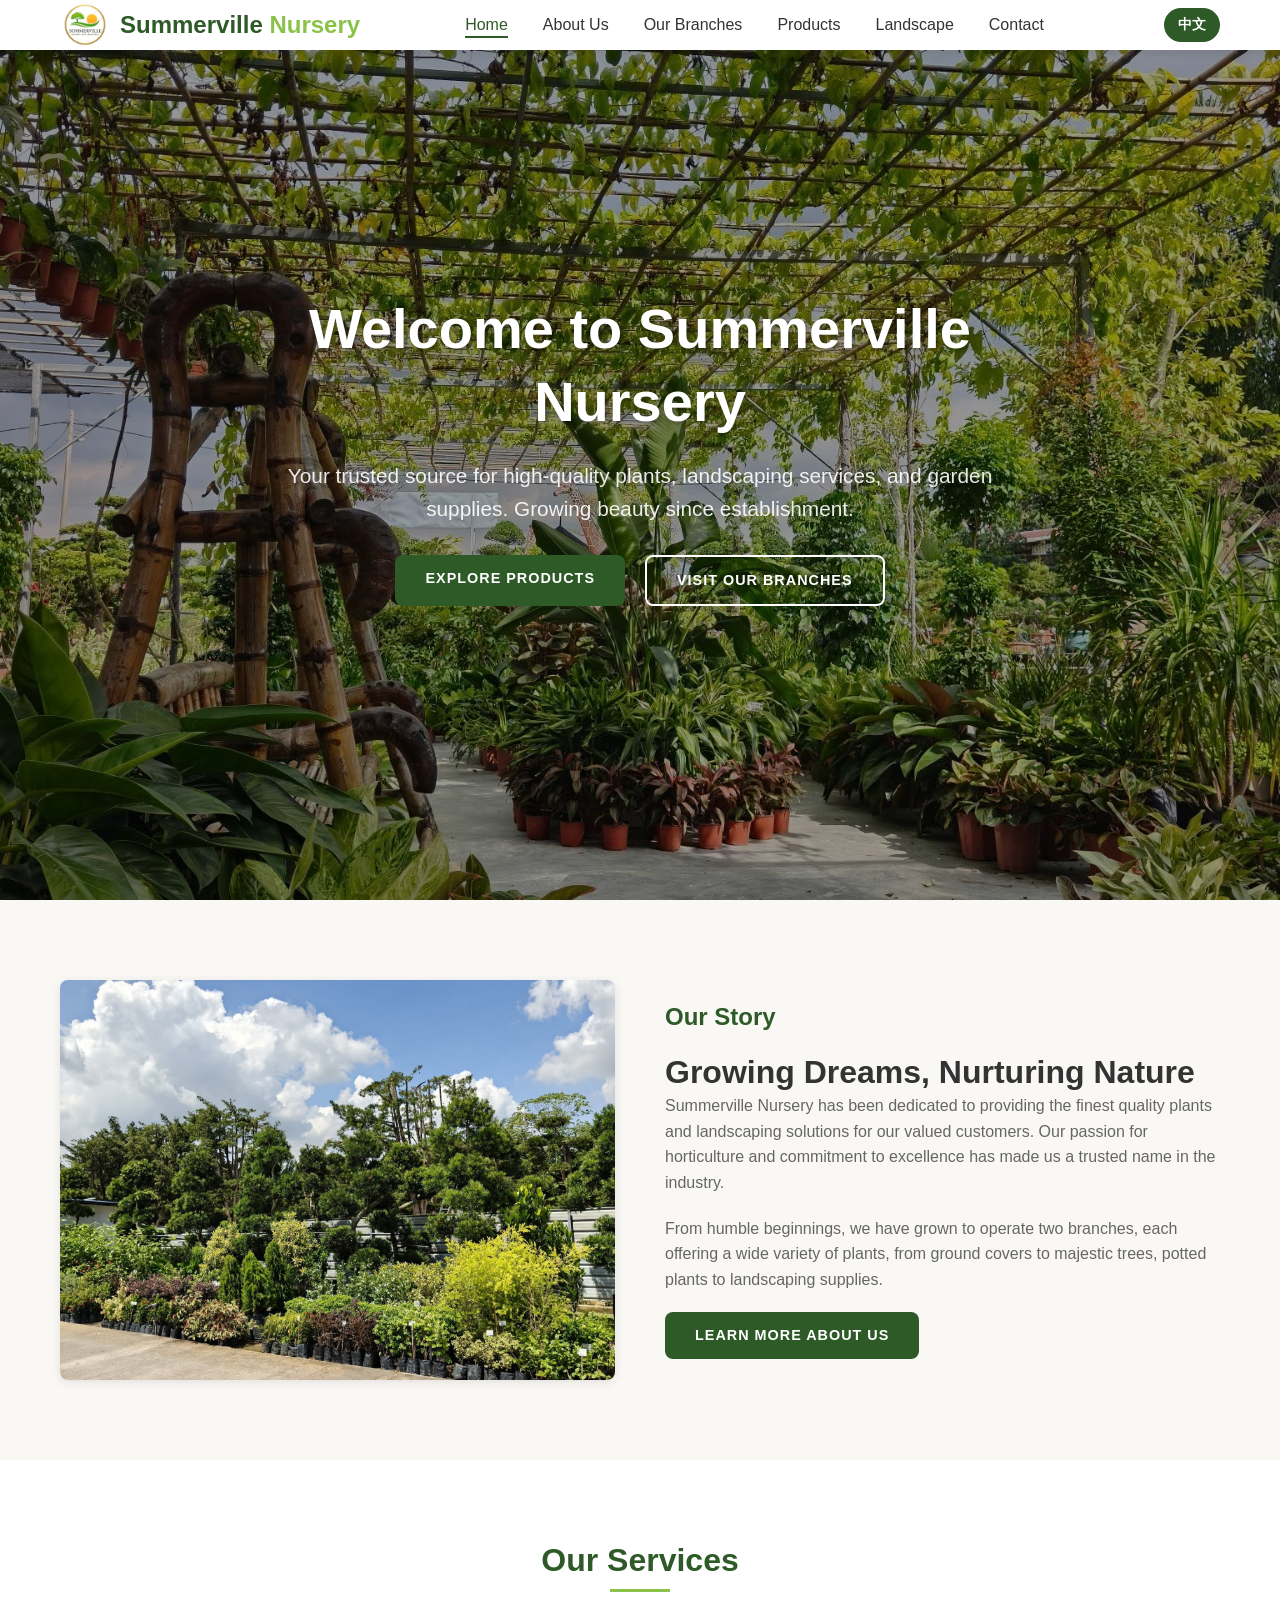
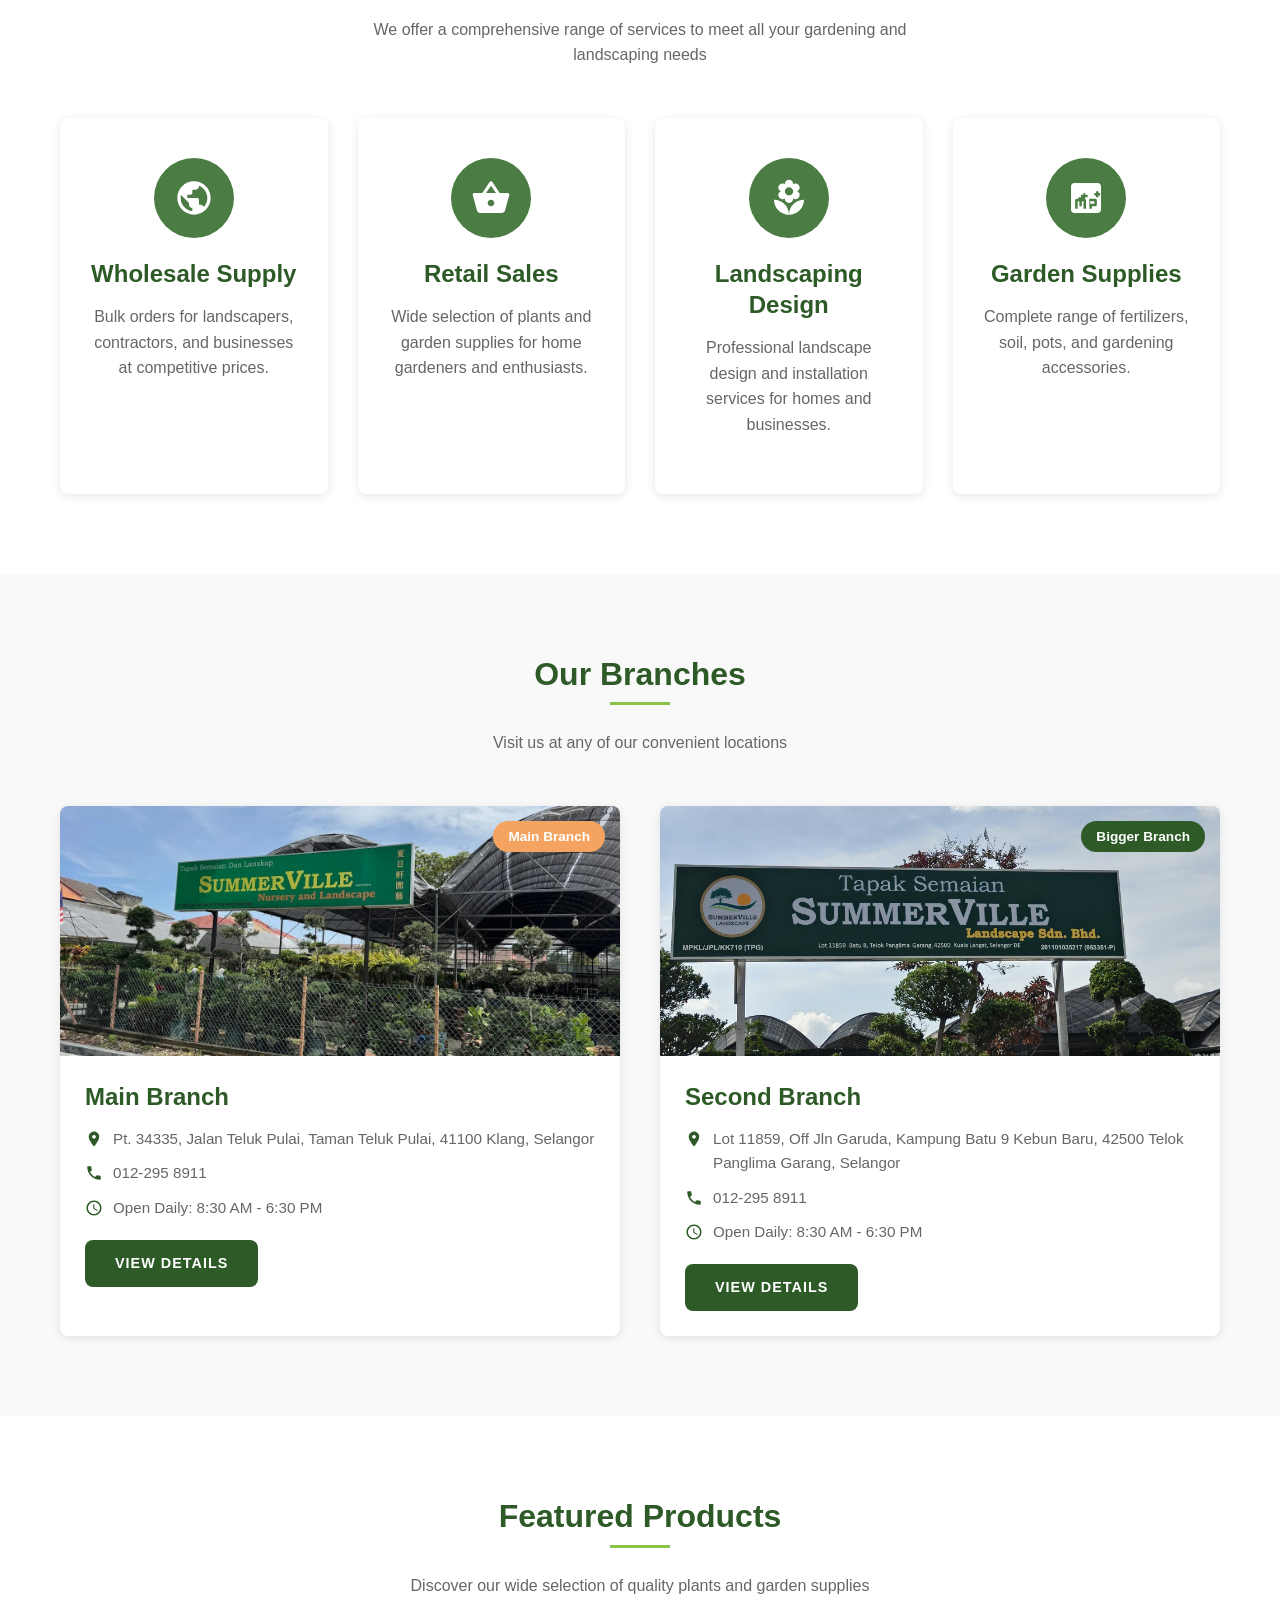
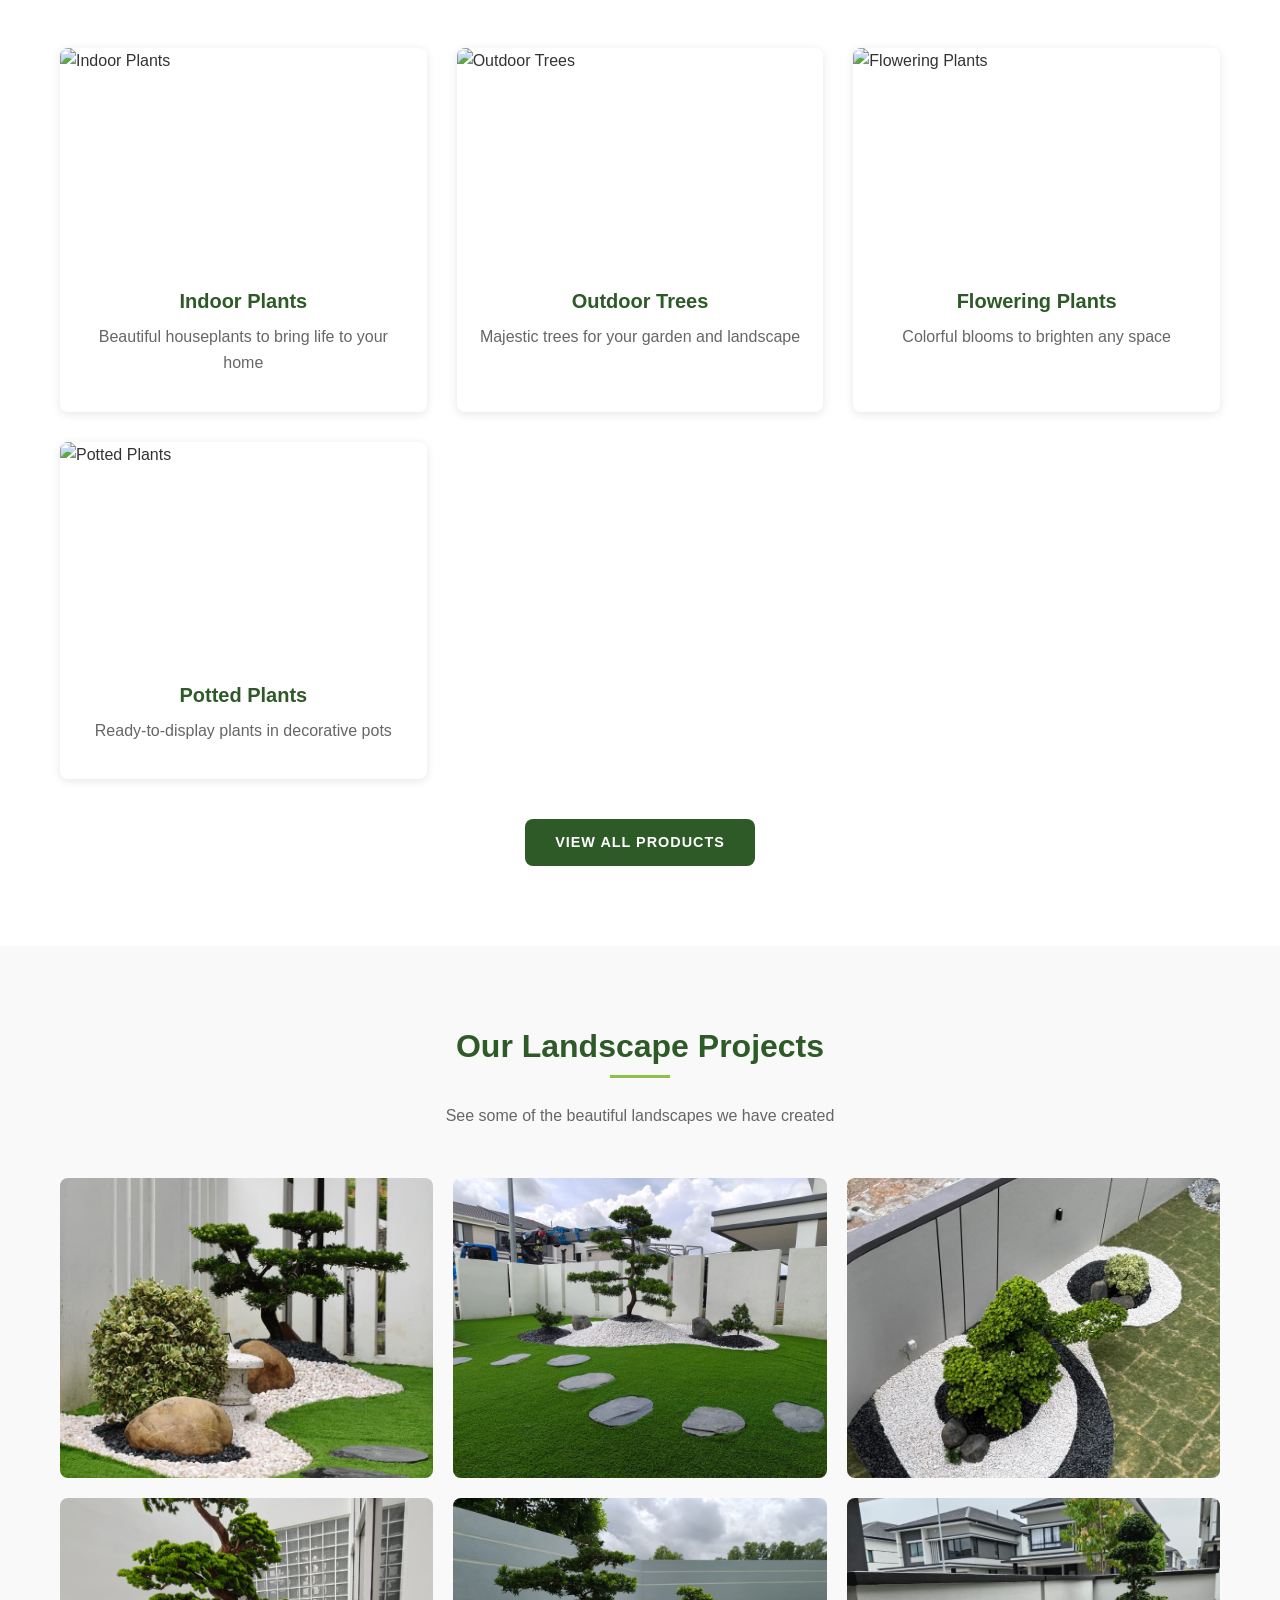
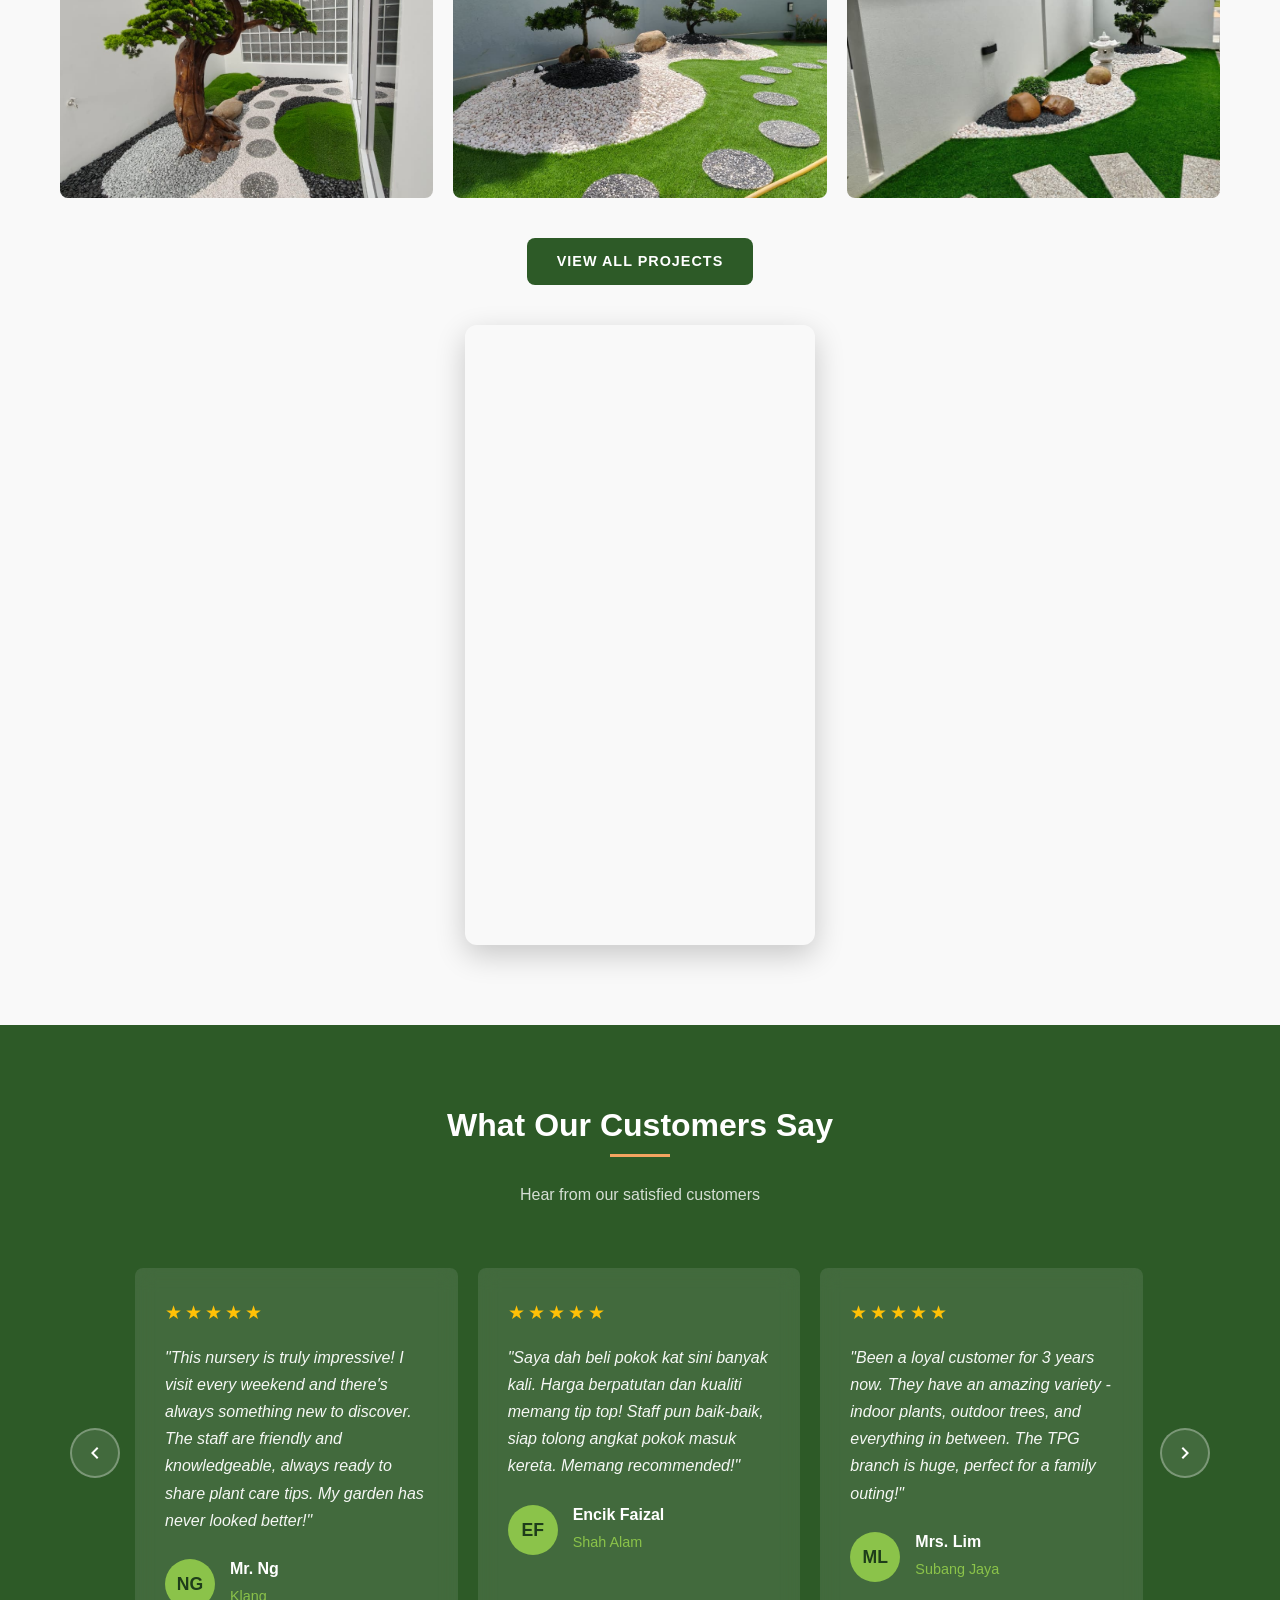
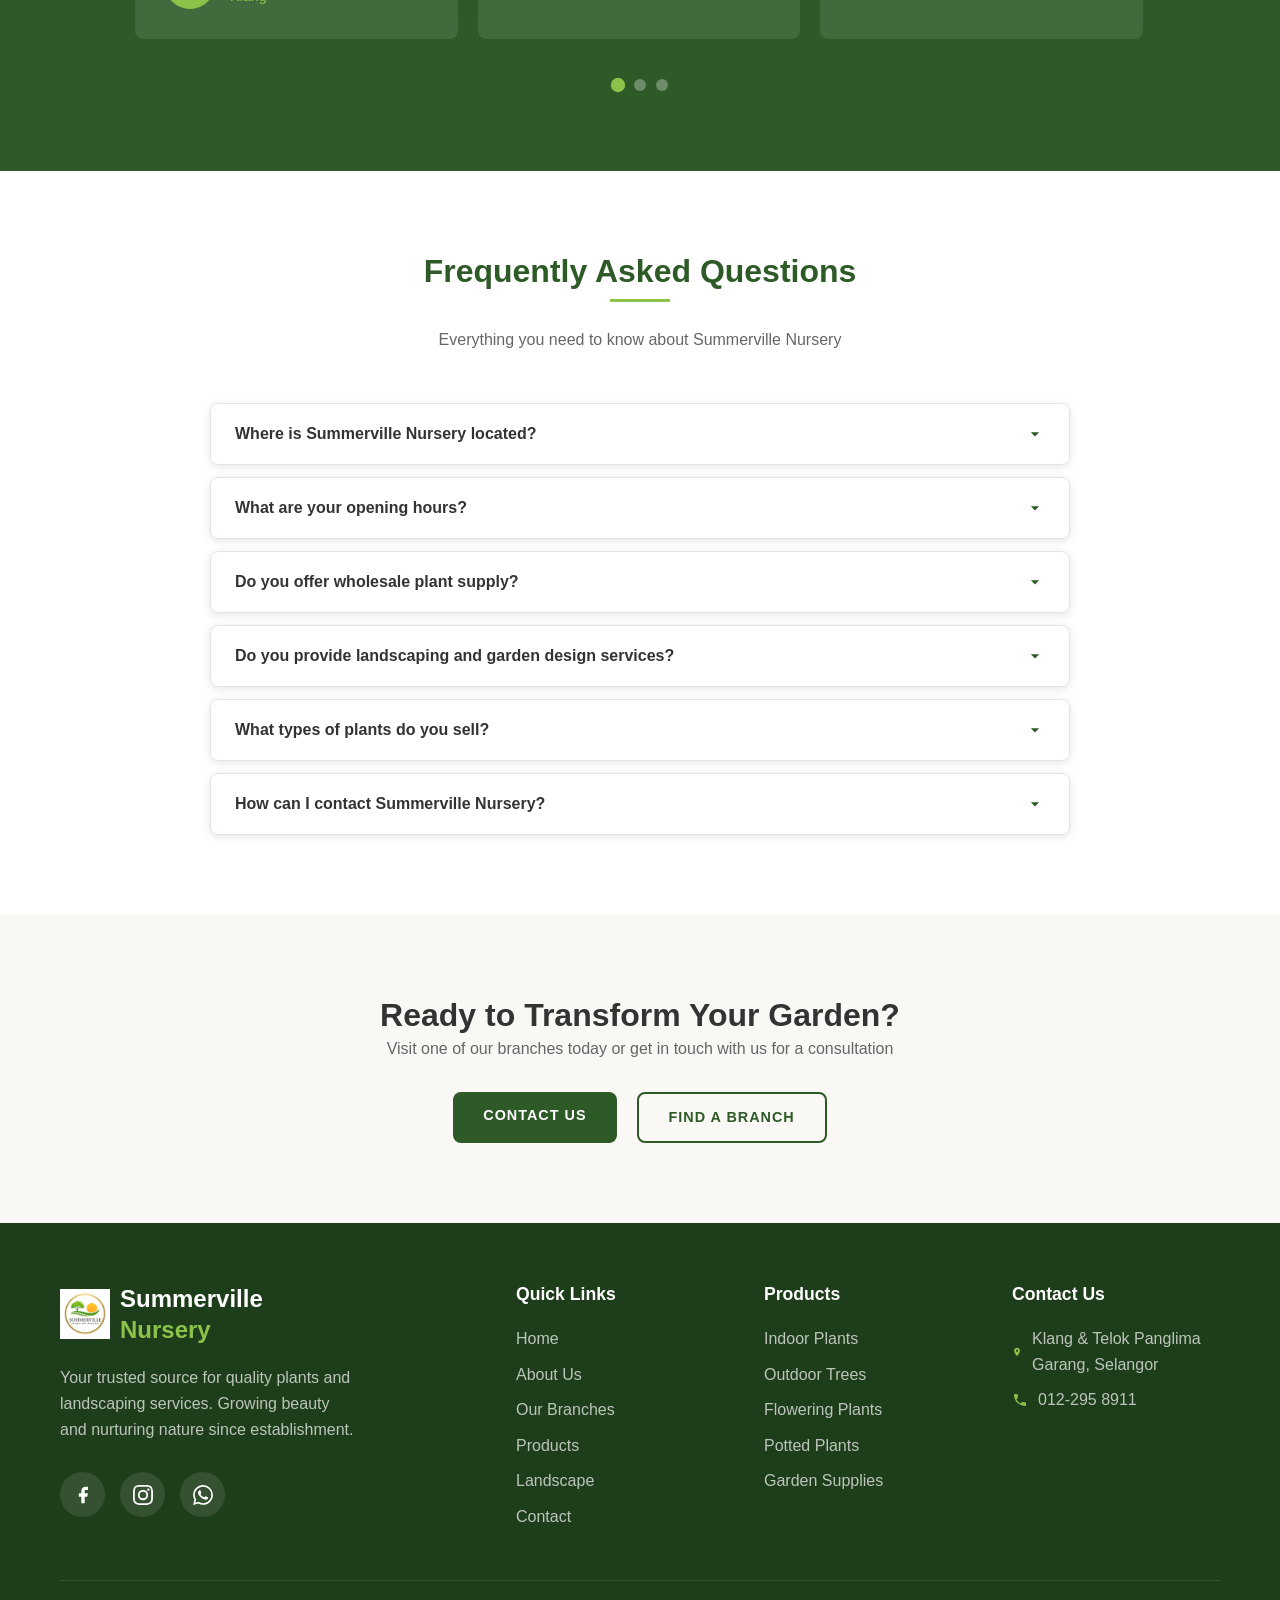
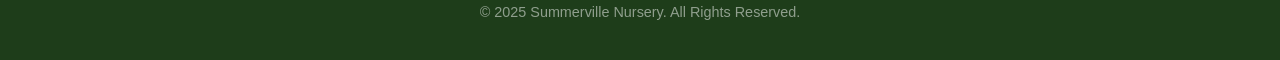
==== commit c54d6fc0: "SEO/GEO/AI search optimisation: hreflang, enhanced Schema.org, FAQPage, llms.txt, AI crawler robots." ====
--- a/index.html
+++ b/index.html
@@ -1,4 +1,4 @@
-<!DOCTYPE html>
+﻿<!DOCTYPE html>
 <html lang="en">
 
 <head>
@@ -32,6 +32,11 @@
     <!-- Canonical URL -->
     <link rel="canonical" href="https://www.summervillenursery.com/">
 
+    <!-- Hreflang — Multilingual SEO -->
+    <link rel="alternate" hreflang="en" href="https://www.summervillenursery.com/">
+    <link rel="alternate" hreflang="zh" href="https://www.summervillenursery.com/cn/index.html">
+    <link rel="alternate" hreflang="x-default" href="https://www.summervillenursery.com/">
+
     <!-- Favicon -->
     <link rel="icon" type="image/png" href="images/favicon.png">
     <link rel="apple-touch-icon" href="images/apple-touch-icon.png">
@@ -41,17 +46,26 @@
     <!-- Stylesheets -->
     <link rel="stylesheet" href="css/styles.css">
 
-    <!-- Schema.org Markup for Google -->
+    <!-- Schema.org — Enhanced LocalBusiness (Primary / Main Branch) -->
     <script type="application/ld+json">
     {
         "@context": "https://schema.org",
-        "@type": "LocalBusiness",
+        "@type": "GardenStore",
         "name": "Summerville Nursery",
-        "description": "Quality plants, landscaping services, and garden supplies with two convenient locations.",
-        "image": "https://www.summervillenursery.com/SummervilleLogo.jpeg",
+        "alternateName": "Summerville Nursery and Landscape",
+        "description": "Summerville Nursery is a leading plant nursery and professional landscaping company in Klang, Selangor, Malaysia. We offer wholesale and retail plants, landscape design and installation services, and quality garden supplies. Open daily.",
+        "image": [
+            "https://www.summervillenursery.com/image/SummervilleLogo.png",
+            "https://www.summervillenursery.com/image/landing/n1.jpg",
+            "https://www.summervillenursery.com/image/landing/n4.jpg"
+        ],
         "@id": "https://www.summervillenursery.com",
         "url": "https://www.summervillenursery.com",
         "telephone": "+60-12-295-8911",
+        "email": "contact@summervillenursery.com",
+        "priceRange": "RM - RMM",
+        "currenciesAccepted": "MYR",
+        "paymentAccepted": "Cash, Bank Transfer, QR Pay",
         "address": {
             "@type": "PostalAddress",
             "streetAddress": "Pt. 34335, Jalan Teluk Pulai, Taman Teluk Pulai",
@@ -60,6 +74,20 @@
             "postalCode": "41100",
             "addressCountry": "MY"
         },
+        "geo": {
+            "@type": "GeoCoordinates",
+            "latitude": "3.0333",
+            "longitude": "101.4500"
+        },
+        "hasMap": "https://maps.app.goo.gl/KlangSummervilleNursery",
+        "areaServed": [
+            {"@type": "City", "name": "Klang"},
+            {"@type": "City", "name": "Shah Alam"},
+            {"@type": "City", "name": "Subang Jaya"},
+            {"@type": "City", "name": "Puchong"},
+            {"@type": "City", "name": "Telok Panglima Garang"},
+            {"@type": "State", "name": "Selangor"}
+        ],
         "openingHoursSpecification": [
             {
                 "@type": "OpeningHoursSpecification",
@@ -68,12 +96,114 @@
                 "closes": "18:30"
             }
         ],
+        "aggregateRating": {
+            "@type": "AggregateRating",
+            "ratingValue": "4.8",
+            "reviewCount": "5",
+            "bestRating": "5",
+            "worstRating": "1"
+        },
+        "review": [
+            {
+                "@type": "Review",
+                "reviewRating": {"@type": "Rating", "ratingValue": "5"},
+                "author": {"@type": "Person", "name": "Mr. Ng"},
+                "reviewBody": "This nursery is truly impressive! I visit every weekend and there's always something new to discover. The staff are friendly and knowledgeable, always ready to share plant care tips. My garden has never looked better!",
+                "datePublished": "2025-06-01"
+            },
+            {
+                "@type": "Review",
+                "reviewRating": {"@type": "Rating", "ratingValue": "5"},
+                "author": {"@type": "Person", "name": "Mrs. Lim"},
+                "reviewBody": "Been a loyal customer for 3 years now. They have an amazing variety — indoor plants, outdoor trees, and everything in between. The TPG branch is huge, perfect for a family outing!",
+                "datePublished": "2025-08-15"
+            },
+            {
+                "@type": "Review",
+                "reviewRating": {"@type": "Rating", "ratingValue": "5"},
+                "author": {"@type": "Person", "name": "Mr. Kumar"},
+                "reviewBody": "Excellent nursery with quality plants at fair prices. Their landscape team did a wonderful job on my garden. Professional service from start to finish. Highly recommended!",
+                "datePublished": "2025-09-10"
+            }
+        ],
+        "hasOfferCatalog": {
+            "@type": "OfferCatalog",
+            "name": "Plant & Landscaping Services",
+            "itemListElement": [
+                {"@type": "Offer", "itemOffered": {"@type": "Product", "name": "Indoor Houseplants"}},
+                {"@type": "Offer", "itemOffered": {"@type": "Product", "name": "Outdoor Trees & Shrubs"}},
+                {"@type": "Offer", "itemOffered": {"@type": "Product", "name": "Flowering Plants"}},
+                {"@type": "Offer", "itemOffered": {"@type": "Product", "name": "Potted Plants"}},
+                {"@type": "Offer", "itemOffered": {"@type": "Service", "name": "Landscape Design & Installation"}},
+                {"@type": "Offer", "itemOffered": {"@type": "Service", "name": "Wholesale Plant Supply"}}
+            ]
+        },
         "sameAs": [
             "https://www.facebook.com/p/Summerville-Nursery-and-Landscape-100057068217162/",
             "https://www.facebook.com/p/Summerville-Nursery-TPG-61557421225293/"
         ]
     }
     </script>
+
+    <!-- Schema.org — FAQPage (for AI & Featured Snippets) -->
+    <script type="application/ld+json">
+    {
+        "@context": "https://schema.org",
+        "@type": "FAQPage",
+        "mainEntity": [
+            {
+                "@type": "Question",
+                "name": "Where is Summerville Nursery located?",
+                "acceptedAnswer": {
+                    "@type": "Answer",
+                    "text": "Summerville Nursery has two branches in Selangor, Malaysia. The Main Branch is at Pt. 34335, Jalan Teluk Pulai, Taman Teluk Pulai, 41100 Klang, Selangor. The Second (bigger) Branch is at Lot 11859, Off Jalan Garuda, Kampung Batu 9 Kebun Baru, 42500 Telok Panglima Garang, Selangor. Both are open daily from 8:30 AM to 6:30 PM."
+                }
+            },
+            {
+                "@type": "Question",
+                "name": "What are Summerville Nursery's opening hours?",
+                "acceptedAnswer": {
+                    "@type": "Answer",
+                    "text": "Both Summerville Nursery branches are open every day, Monday to Sunday, from 8:30 AM to 6:30 PM. There are no rest days."
+                }
+            },
+            {
+                "@type": "Question",
+                "name": "Does Summerville Nursery offer wholesale plant supply?",
+                "acceptedAnswer": {
+                    "@type": "Answer",
+                    "text": "Yes. Summerville Nursery supplies wholesale plants to landscapers, contractors, property developers, and businesses at competitive trade prices. Contact us via WhatsApp at +60-12-295-8911 for bulk orders and pricing."
+                }
+            },
+            {
+                "@type": "Question",
+                "name": "Does Summerville Nursery provide landscaping services?",
+                "acceptedAnswer": {
+                    "@type": "Answer",
+                    "text": "Yes. Summerville Nursery offers professional landscape design and installation services for residential gardens, commercial properties, condominiums, and offices across Selangor and the Klang Valley."
+                }
+            },
+            {
+                "@type": "Question",
+                "name": "What types of plants does Summerville Nursery sell?",
+                "acceptedAnswer": {
+                    "@type": "Answer",
+                    "text": "Summerville Nursery sells a wide range of plants including indoor houseplants, outdoor trees and shrubs, flowering plants, ground cover plants, palms, cycads, potted plants, and tropical plants suited to the Malaysian climate. Garden supplies such as fertilizers, soil, and pots are also available."
+                }
+            },
+            {
+                "@type": "Question",
+                "name": "How do I contact Summerville Nursery?",
+                "acceptedAnswer": {
+                    "@type": "Answer",
+                    "text": "You can reach Summerville Nursery by WhatsApp or phone at +60-12-295-8911. WhatsApp is the fastest way to get a response. You can also visit either branch in person or use the contact form at https://www.summervillenursery.com/contact.html."
+                }
+            }
+        ]
+    }
+    </script>
+    <!-- Vercel Analytics -->
+    <script defer src="/_vercel/insights/script.js"></script>
 </head>
 
 <body>
@@ -477,6 +607,87 @@
         </div>
     </section>
 
+    <!-- FAQ Section (SEO / GEO / AI Search) -->
+    <section class="faq-section" id="faq">
+        <div class="container">
+            <div class="section-header">
+                <h2>Frequently Asked Questions</h2>
+                <p>Everything you need to know about Summerville Nursery</p>
+            </div>
+            <div class="faq-list">
+                <div class="faq-item">
+                    <button class="faq-question" aria-expanded="false">
+                        Where is Summerville Nursery located?
+                        <svg class="faq-icon" viewBox="0 0 24 24" width="20" height="20"><path d="M7 10l5 5 5-5z" fill="currentColor"/></svg>
+                    </button>
+                    <div class="faq-answer">
+                        <p>We have two branches in Selangor, Malaysia:</p>
+                        <ul>
+                            <li><strong>Main Branch:</strong> Pt. 34335, Jalan Teluk Pulai, Taman Teluk Pulai, 41100 Klang, Selangor</li>
+                            <li><strong>Second Branch (Bigger):</strong> Lot 11859, Off Jalan Garuda, Kampung Batu 9 Kebun Baru, 42500 Telok Panglima Garang (TPG), Selangor</li>
+                        </ul>
+                        <p>Both branches are open every day from 8:30 AM to 6:30 PM.</p>
+                    </div>
+                </div>
+                <div class="faq-item">
+                    <button class="faq-question" aria-expanded="false">
+                        What are your opening hours?
+                        <svg class="faq-icon" viewBox="0 0 24 24" width="20" height="20"><path d="M7 10l5 5 5-5z" fill="currentColor"/></svg>
+                    </button>
+                    <div class="faq-answer">
+                        <p>Both branches are open <strong>7 days a week, Monday to Sunday, from 8:30 AM to 6:30 PM</strong>. We are open on public holidays too — no rest days!</p>
+                    </div>
+                </div>
+                <div class="faq-item">
+                    <button class="faq-question" aria-expanded="false">
+                        Do you offer wholesale plant supply?
+                        <svg class="faq-icon" viewBox="0 0 24 24" width="20" height="20"><path d="M7 10l5 5 5-5z" fill="currentColor"/></svg>
+                    </button>
+                    <div class="faq-answer">
+                        <p>Yes! We supply wholesale plants to landscapers, property developers, contractors, and businesses at competitive trade prices. <a href="contact.html">Contact us via WhatsApp</a> at <strong>+60-12-295-8911</strong> to discuss your bulk order requirements.</p>
+                    </div>
+                </div>
+                <div class="faq-item">
+                    <button class="faq-question" aria-expanded="false">
+                        Do you provide landscaping and garden design services?
+                        <svg class="faq-icon" viewBox="0 0 24 24" width="20" height="20"><path d="M7 10l5 5 5-5z" fill="currentColor"/></svg>
+                    </button>
+                    <div class="faq-answer">
+                        <p>Yes. We offer full <strong>landscape design and installation services</strong> for residential homes, commercial properties, offices, and condominiums throughout Selangor and the Klang Valley. <a href="landscape.html">View our completed projects</a> or contact us for a custom quotation.</p>
+                    </div>
+                </div>
+                <div class="faq-item">
+                    <button class="faq-question" aria-expanded="false">
+                        What types of plants do you sell?
+                        <svg class="faq-icon" viewBox="0 0 24 24" width="20" height="20"><path d="M7 10l5 5 5-5z" fill="currentColor"/></svg>
+                    </button>
+                    <div class="faq-answer">
+                        <p>We carry a wide variety of plants including:</p>
+                        <ul>
+                            <li>Indoor / houseplants</li>
+                            <li>Outdoor trees and shrubs</li>
+                            <li>Flowering and ornamental plants</li>
+                            <li>Ground cover plants</li>
+                            <li>Palms and cycads</li>
+                            <li>Potted plants ready for display</li>
+                            <li>Fruit trees and tropical species</li>
+                        </ul>
+                        <p>We also stock fertilizers, soil, pots, and gardening accessories. <a href="products.html">Browse all products.</a></p>
+                    </div>
+                </div>
+                <div class="faq-item">
+                    <button class="faq-question" aria-expanded="false">
+                        How can I contact Summerville Nursery?
+                        <svg class="faq-icon" viewBox="0 0 24 24" width="20" height="20"><path d="M7 10l5 5 5-5z" fill="currentColor"/></svg>
+                    </button>
+                    <div class="faq-answer">
+                        <p>The fastest way is via <strong>WhatsApp at <a href="https://wa.me/60122958911" target="_blank" rel="noopener">+60-12-295-8911</a></strong>. You can also call the same number, visit either branch in person, or use our <a href="contact.html">contact page</a>.</p>
+                    </div>
+                </div>
+            </div>
+        </div>
+    </section>
+
     <!-- Call to Action Section -->
     <section class="cta-section bg-cream">
         <div class="container text-center">
--- a/css/styles.css
+++ b/css/styles.css
@@ -1630,4 +1630,113 @@
     transform: translateY(-5px);
     background: var(--primary-dark);
     box-shadow: 0 8px 20px rgba(0, 0, 0, 0.3);
+}
+
+/* =====================================================
+   FAQ SECTION (SEO / GEO / AI Search)
+   ===================================================== */
+.faq-section {
+    padding: 80px 0;
+    background-color: var(--bg-white);
+}
+
+.faq-list {
+    max-width: 860px;
+    margin: 0 auto;
+    display: flex;
+    flex-direction: column;
+    gap: 12px;
+}
+
+.faq-item {
+    border: 1px solid #e0e8de;
+    border-radius: var(--border-radius);
+    overflow: hidden;
+    background: var(--bg-white);
+    box-shadow: var(--shadow);
+    transition: var(--transition);
+}
+
+.faq-item:hover {
+    box-shadow: var(--shadow-hover);
+}
+
+.faq-question {
+    width: 100%;
+    display: flex;
+    align-items: center;
+    justify-content: space-between;
+    padding: 20px 24px;
+    background: none;
+    border: none;
+    cursor: pointer;
+    font-size: 1rem;
+    font-weight: 600;
+    color: var(--text-dark);
+    text-align: left;
+    gap: 12px;
+    transition: var(--transition);
+}
+
+.faq-question:hover,
+.faq-question[aria-expanded="true"] {
+    color: var(--primary-color);
+    background-color: #f3f8f2;
+}
+
+.faq-icon {
+    flex-shrink: 0;
+    transition: transform 0.3s ease;
+    color: var(--primary-color);
+}
+
+.faq-question[aria-expanded="true"] .faq-icon {
+    transform: rotate(180deg);
+}
+
+.faq-answer {
+    display: none;
+    padding: 0 24px 20px;
+    color: var(--text-light);
+    line-height: 1.7;
+    border-top: 1px solid #e0e8de;
+}
+
+.faq-answer.open {
+    display: block;
+    animation: fadeInDown 0.25s ease;
+}
+
+.faq-answer p + p {
+    margin-top: 10px;
+}
+
+.faq-answer ul {
+    list-style: disc;
+    padding-left: 20px;
+    margin: 8px 0;
+}
+
+.faq-answer ul li {
+    margin-bottom: 4px;
+}
+
+.faq-answer a {
+    color: var(--primary-color);
+    text-decoration: underline;
+}
+
+@keyframes fadeInDown {
+    from { opacity: 0; transform: translateY(-6px); }
+    to   { opacity: 1; transform: translateY(0); }
+}
+
+@media (max-width: 768px) {
+    .faq-question {
+        padding: 16px 18px;
+        font-size: 0.95rem;
+    }
+    .faq-answer {
+        padding: 0 18px 16px;
+    }
 }
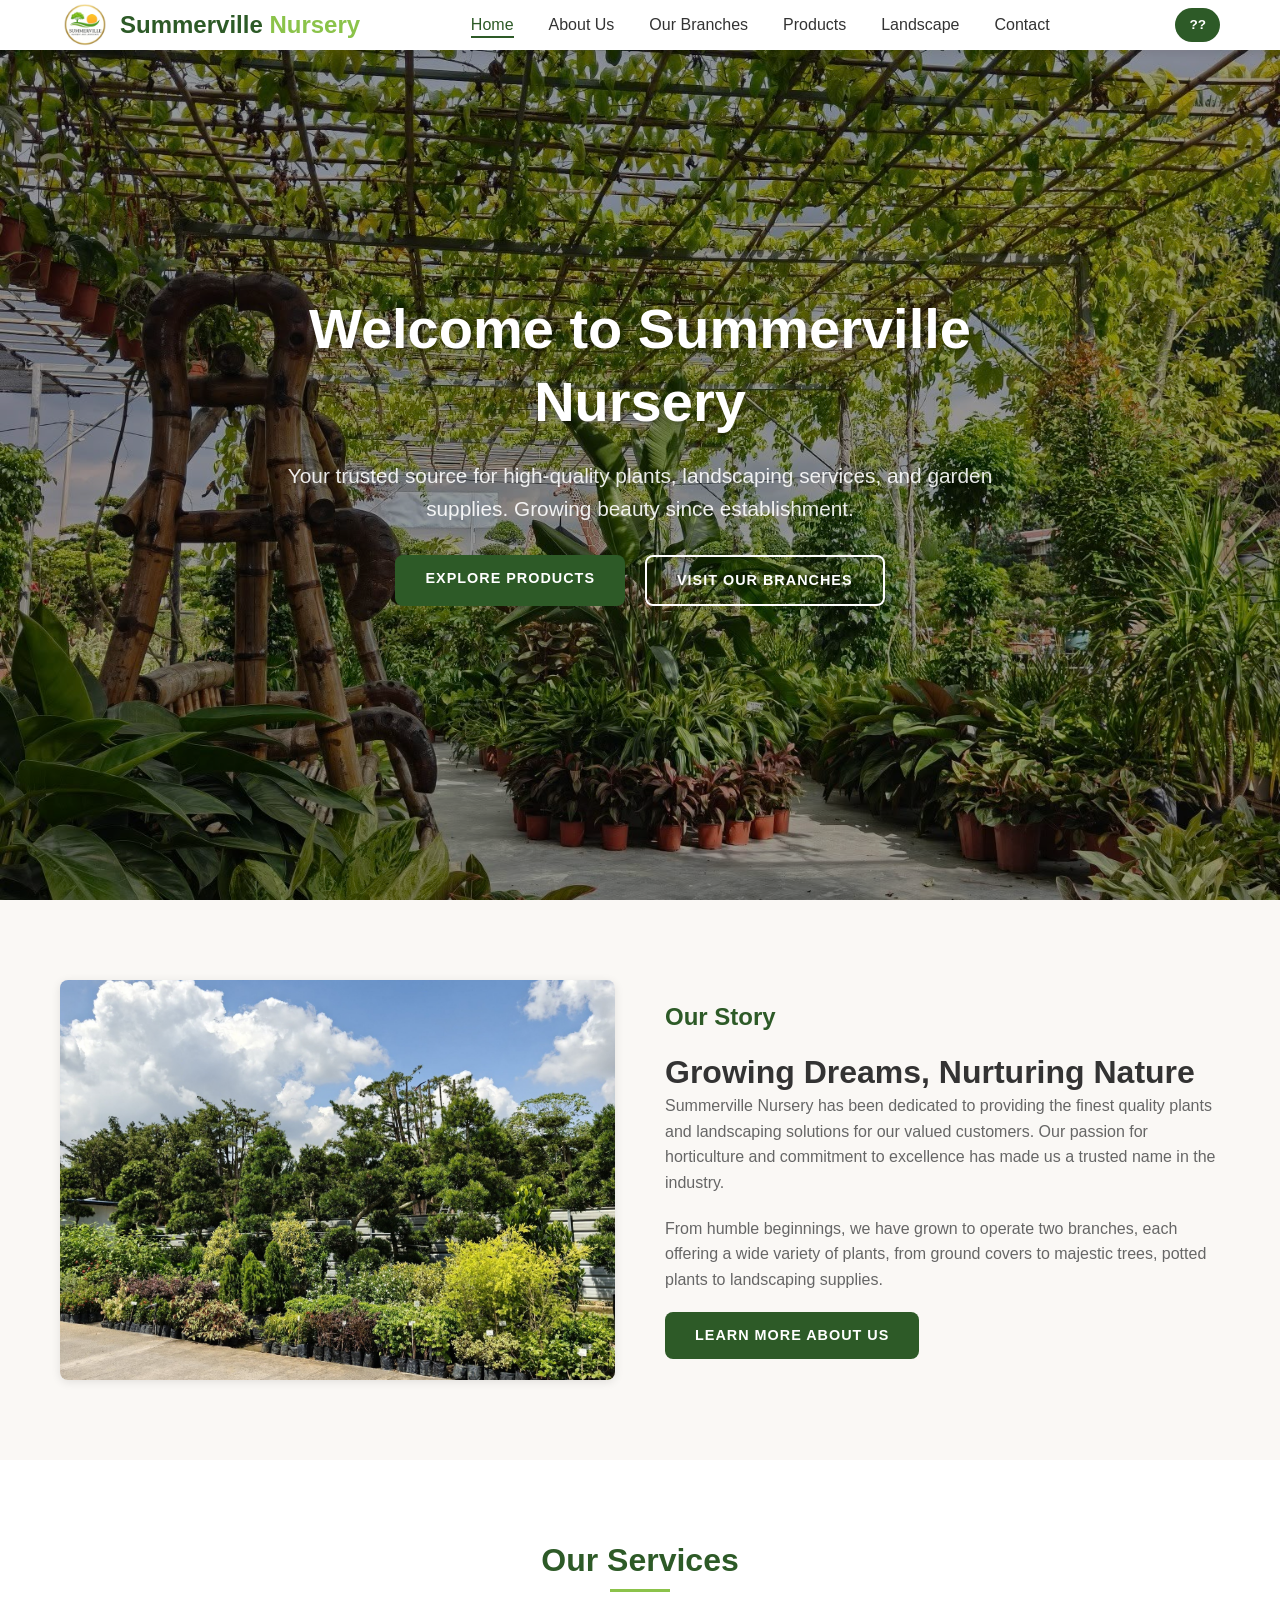
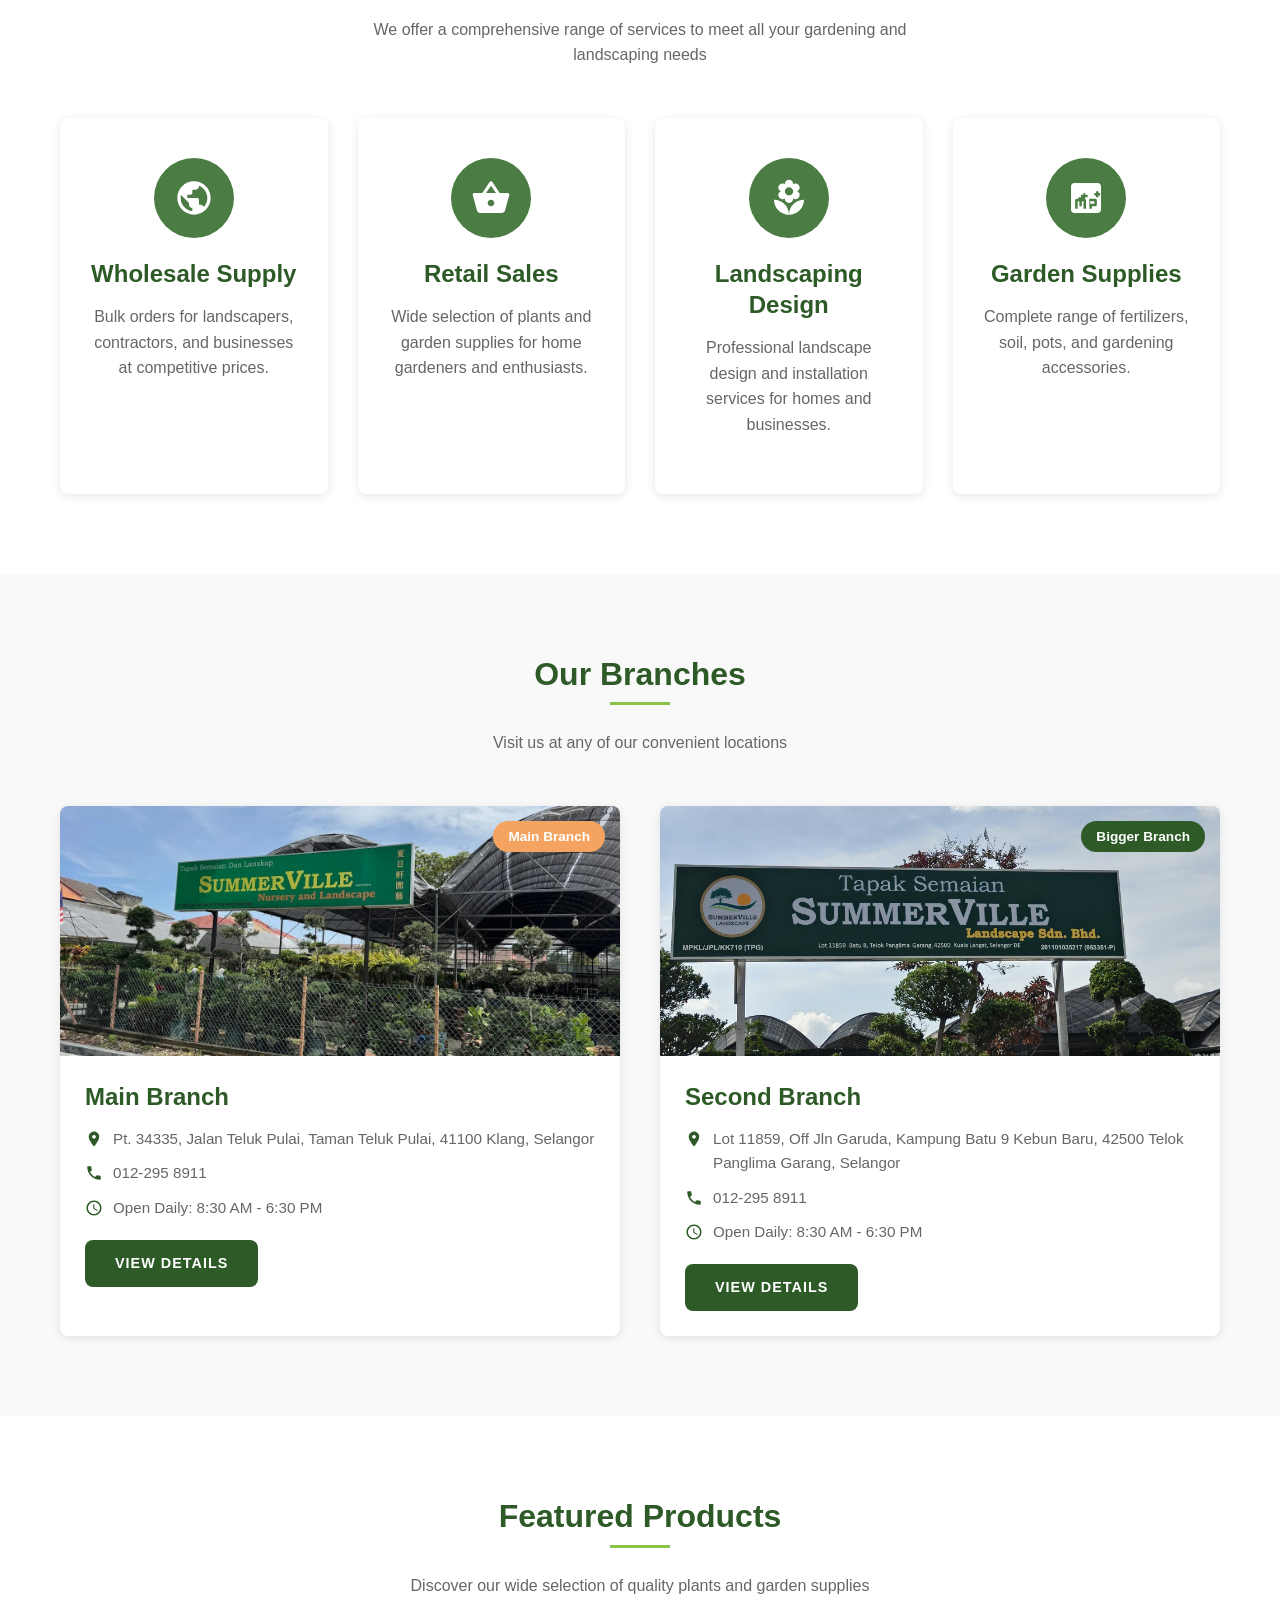
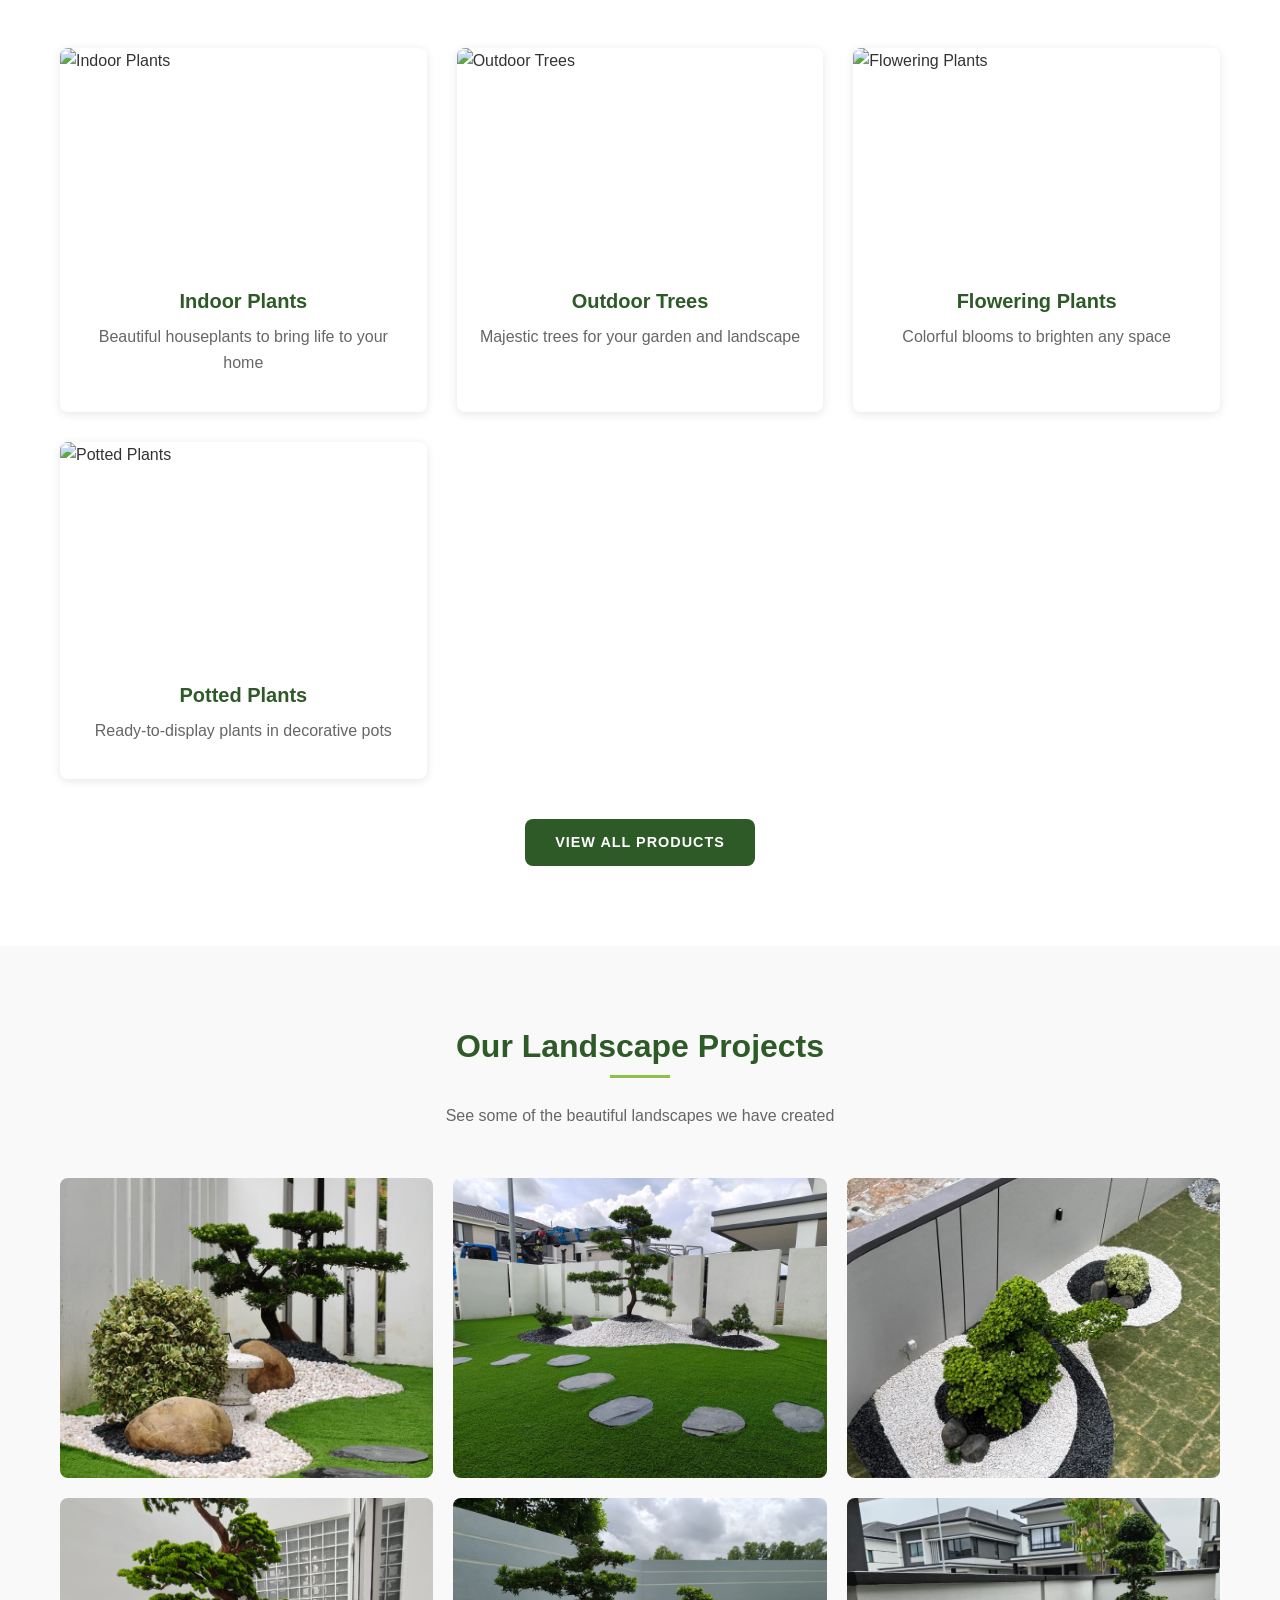
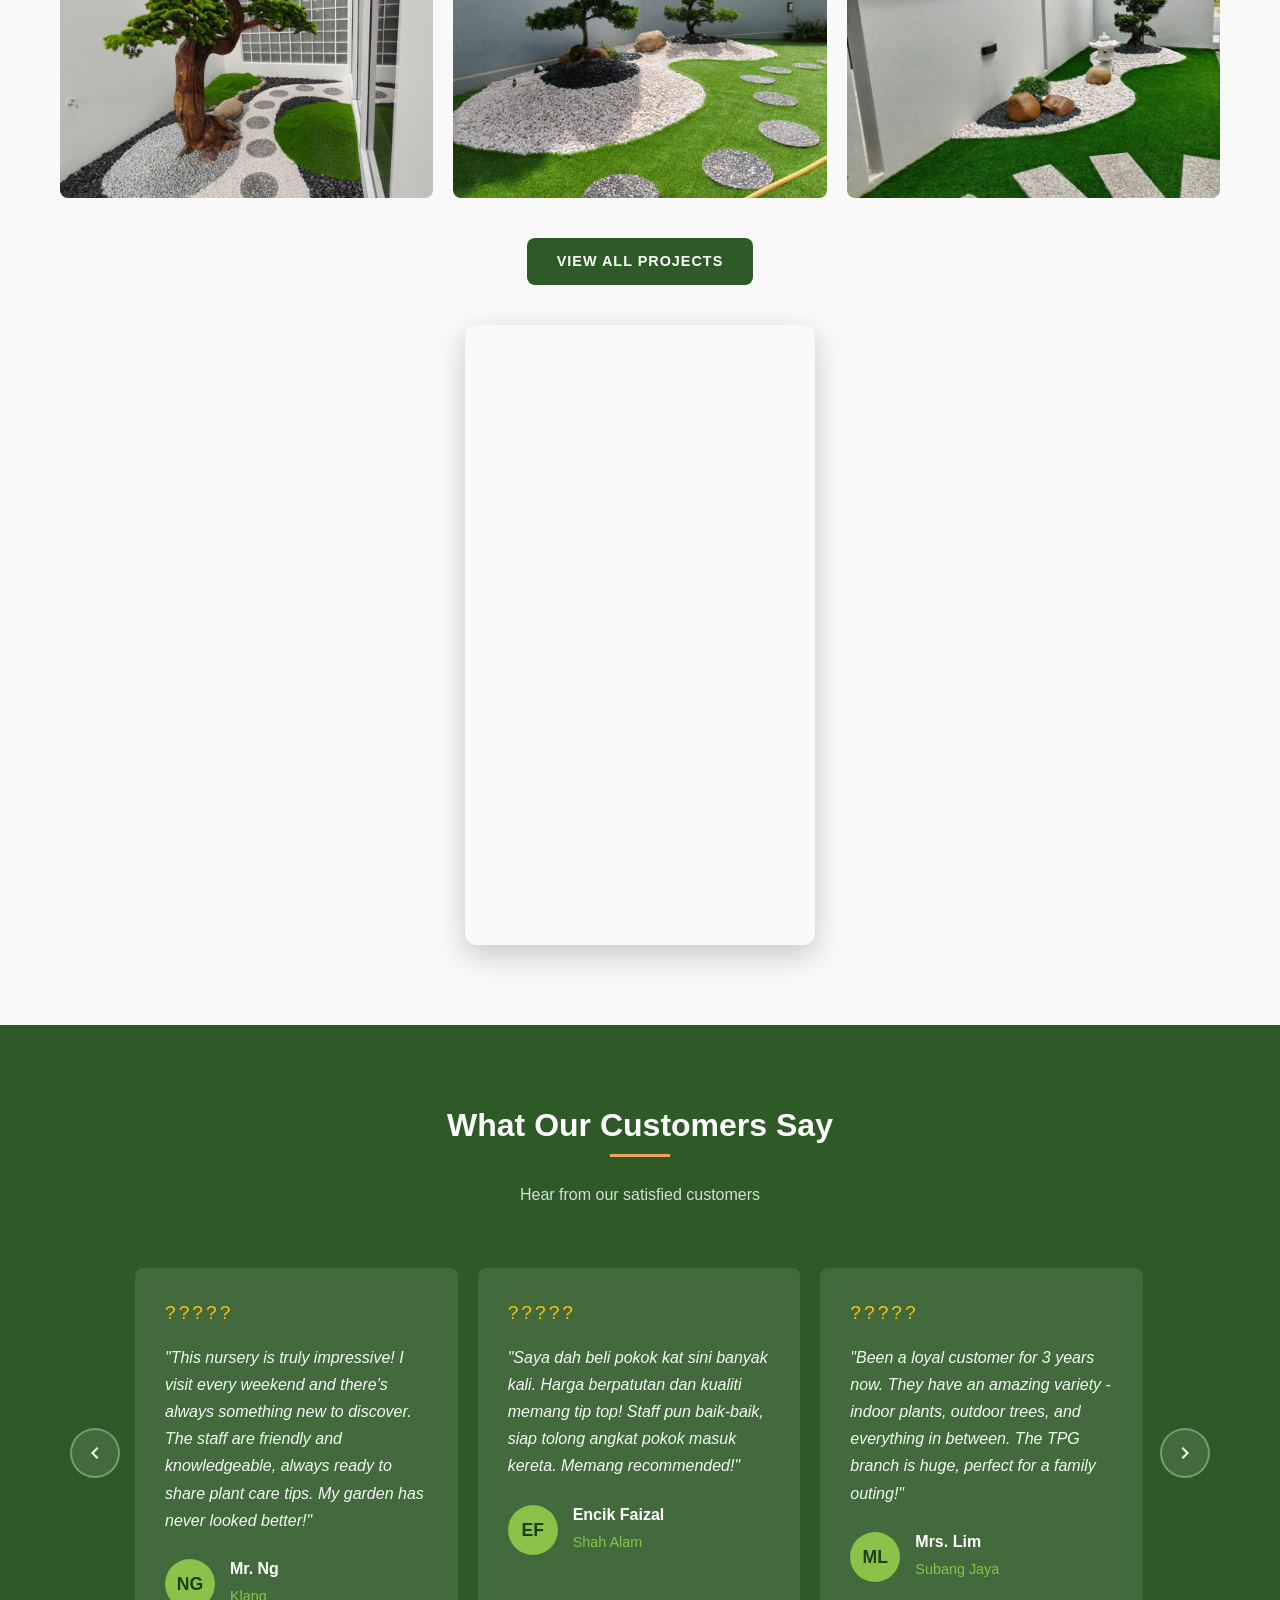
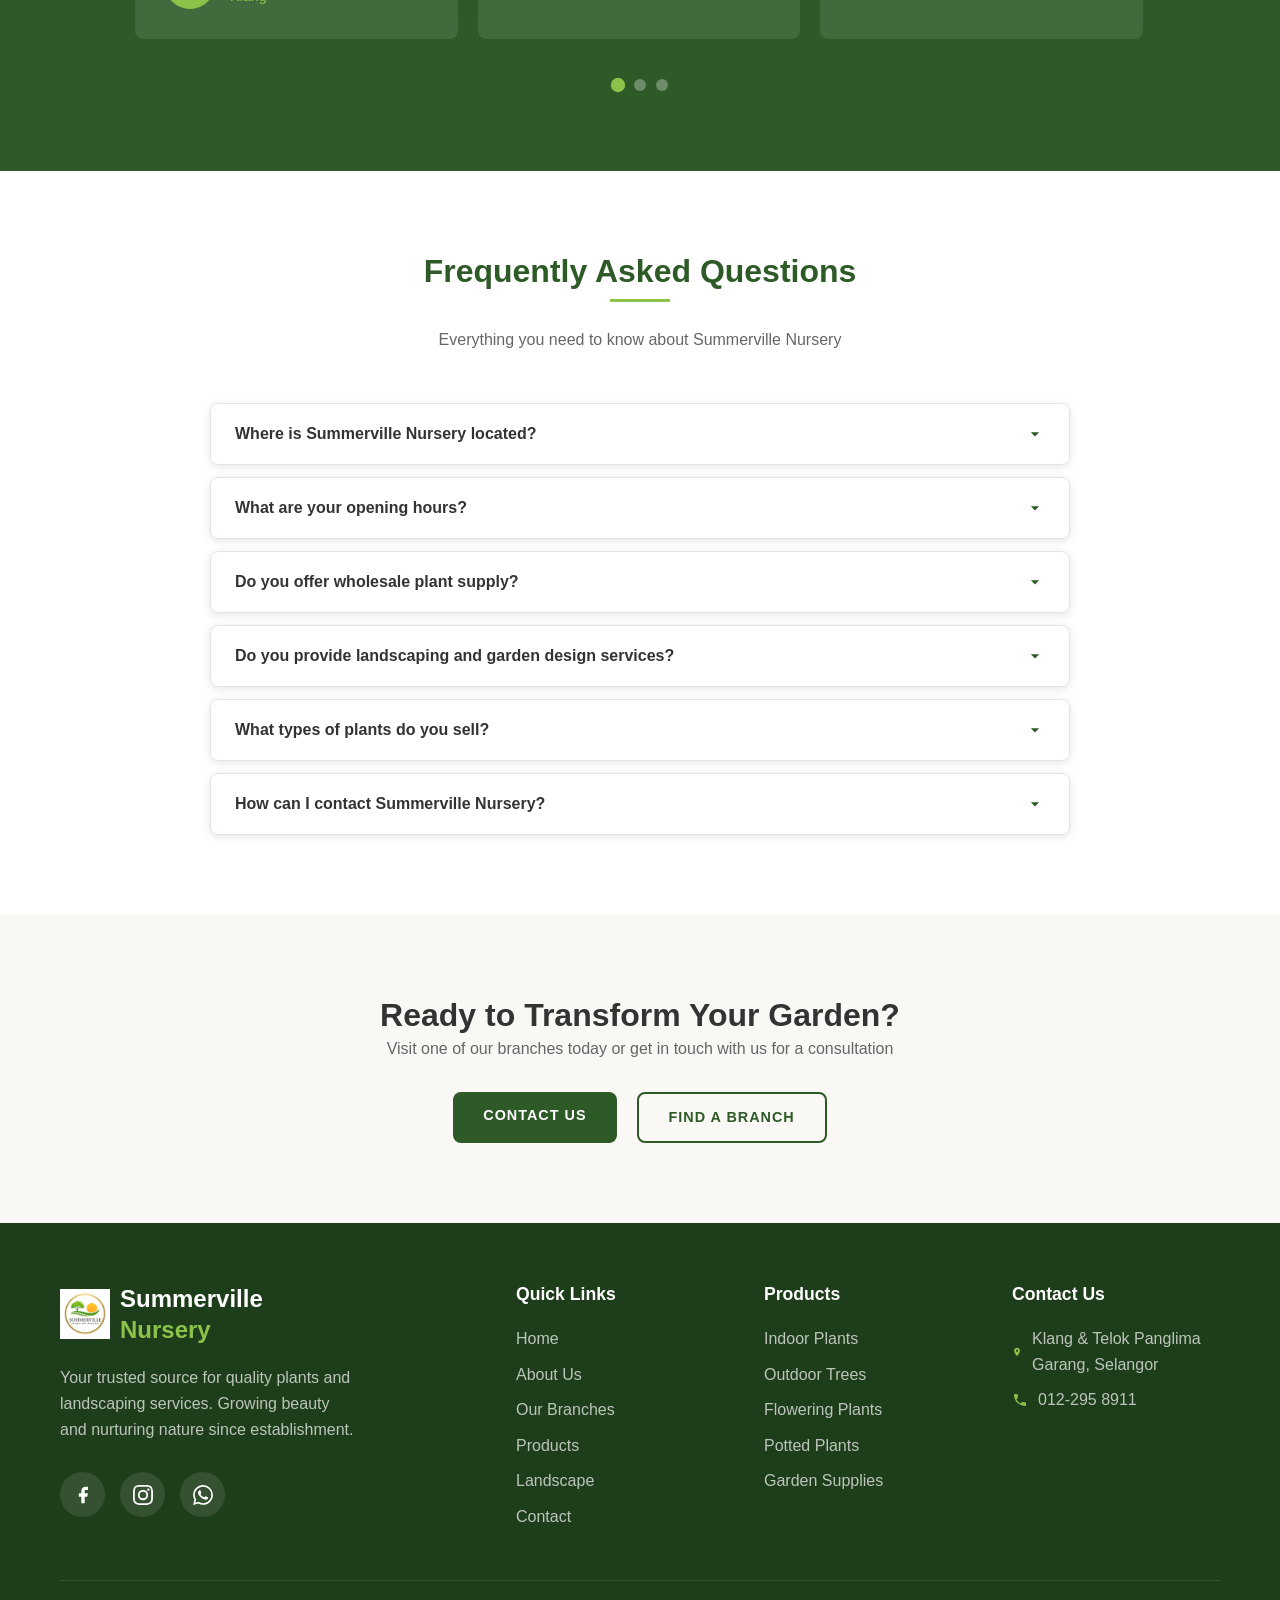
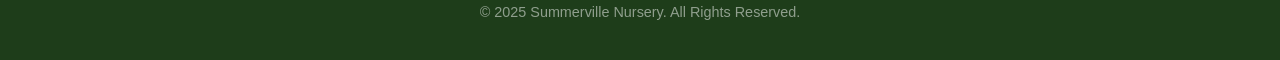
==== commit 9b748221: "Set real GA4 Measurement ID G-FWSB5GJHKT across all 12 pages" ====
--- a/index.html
+++ b/index.html
@@ -1,4 +1,4 @@
-﻿<!DOCTYPE html>
+<!DOCTYPE html>
 <html lang="en">
 
 <head>
@@ -9,7 +9,7 @@
     <meta name="description"
         content="Summerville Nursery offers high-quality plants, landscaping services, and garden supplies. Visit our two branches for all your gardening needs. Wholesale and retail available.">
     <meta name="keywords"
-        content="nursery, plants, landscaping, garden, trees, flowers, potted plants, landscape design, garden supplies, wholesale plants, retail nursery">
+        content="nursery Klang, plants Selangor, landscaping Rimbayu, landscaping Tropicana Aman, landscaping Eco Sanctuary, landscaping Jenjarom, landscaping Parkland, landscaping Kota Kemuning, landscaping Bandar Botanic, landscaping Setia Alam, landscaping Shah Alam, landscaping Subang Jaya, landscaping Puchong, landscaping Petaling Jaya, nursery Klang Valley, wholesale plants Malaysia, landscape design Selangor, garden supplies, potted plants, trees, flowering plants">
     <meta name="author" content="Summerville Nursery">
     <meta name="robots" content="index, follow">
 
@@ -32,7 +32,7 @@
     <!-- Canonical URL -->
     <link rel="canonical" href="https://www.summervillenursery.com/">
 
-    <!-- Hreflang — Multilingual SEO -->
+    <!-- Hreflang � Multilingual SEO -->
     <link rel="alternate" hreflang="en" href="https://www.summervillenursery.com/">
     <link rel="alternate" hreflang="zh" href="https://www.summervillenursery.com/cn/index.html">
     <link rel="alternate" hreflang="x-default" href="https://www.summervillenursery.com/">
@@ -46,7 +46,7 @@
     <!-- Stylesheets -->
     <link rel="stylesheet" href="css/styles.css">
 
-    <!-- Schema.org — Enhanced LocalBusiness (Primary / Main Branch) -->
+    <!-- Schema.org � Enhanced LocalBusiness (Primary / Main Branch) -->
     <script type="application/ld+json">
     {
         "@context": "https://schema.org",
@@ -86,6 +86,34 @@
             {"@type": "City", "name": "Subang Jaya"},
             {"@type": "City", "name": "Puchong"},
             {"@type": "City", "name": "Telok Panglima Garang"},
+            {"@type": "City", "name": "Jenjarom"},
+            {"@type": "Place", "name": "Rimbayu"},
+            {"@type": "Place", "name": "Tropicana Aman"},
+            {"@type": "Place", "name": "Eco Sanctuary"},
+            {"@type": "Place", "name": "Parkland"},
+            {"@type": "Place", "name": "Kota Kemuning"},
+            {"@type": "Place", "name": "Bandar Botanic"},
+            {"@type": "Place", "name": "Bandar Bukit Tinggi"},
+            {"@type": "Place", "name": "Bukit Raja"},
+            {"@type": "Place", "name": "Setia Alam"},
+            {"@type": "Place", "name": "Meru"},
+            {"@type": "Place", "name": "Kapar"},
+            {"@type": "Place", "name": "Port Klang"},
+            {"@type": "Place", "name": "Pandamaran"},
+            {"@type": "City", "name": "Petaling Jaya"},
+            {"@type": "City", "name": "Ara Damansara"},
+            {"@type": "City", "name": "USJ"},
+            {"@type": "City", "name": "Cyberjaya"},
+            {"@type": "City", "name": "Putrajaya"},
+            {"@type": "City", "name": "Sepang"},
+            {"@type": "City", "name": "Banting"},
+            {"@type": "City", "name": "Dengkil"},
+            {"@type": "City", "name": "Kuala Langat"},
+            {"@type": "City", "name": "Kuala Selangor"},
+            {"@type": "City", "name": "Rawang"},
+            {"@type": "City", "name": "Ijok"},
+            {"@type": "City", "name": "Bestari Jaya"},
+            {"@type": "AdministrativeArea", "name": "Klang Valley"},
             {"@type": "State", "name": "Selangor"}
         ],
         "openingHoursSpecification": [
@@ -115,7 +143,7 @@
                 "@type": "Review",
                 "reviewRating": {"@type": "Rating", "ratingValue": "5"},
                 "author": {"@type": "Person", "name": "Mrs. Lim"},
-                "reviewBody": "Been a loyal customer for 3 years now. They have an amazing variety — indoor plants, outdoor trees, and everything in between. The TPG branch is huge, perfect for a family outing!",
+                "reviewBody": "Been a loyal customer for 3 years now. They have an amazing variety � indoor plants, outdoor trees, and everything in between. The TPG branch is huge, perfect for a family outing!",
                 "datePublished": "2025-08-15"
             },
             {
@@ -145,7 +173,7 @@
     }
     </script>
 
-    <!-- Schema.org — FAQPage (for AI & Featured Snippets) -->
+    <!-- Schema.org � FAQPage (for AI & Featured Snippets) -->
     <script type="application/ld+json">
     {
         "@context": "https://schema.org",
@@ -180,7 +208,7 @@
                 "name": "Does Summerville Nursery provide landscaping services?",
                 "acceptedAnswer": {
                     "@type": "Answer",
-                    "text": "Yes. Summerville Nursery offers professional landscape design and installation services for residential gardens, commercial properties, condominiums, and offices across Selangor and the Klang Valley."
+                    "text": "Yes. Summerville Nursery offers professional landscape design and installation services for residential homes, commercial properties, condominiums, and offices. We serve Klang, Shah Alam, Subang Jaya, Puchong, Petaling Jaya, Rimbayu, Tropicana Aman, Eco Sanctuary, Jenjarom, Parkland, Kota Kemuning, Bandar Botanic, Bandar Bukit Tinggi, Bukit Raja, Setia Alam, Meru, Kapar, Port Klang, USJ, Cyberjaya, Putrajaya, Sepang, Banting, Dengkil, Kuala Langat, Kuala Selangor, Rawang, Bestari Jaya, and surrounding areas throughout Selangor and the Klang Valley. Contact us at +60-12-295-8911 for a free quotation."
                 }
             },
             {
@@ -202,6 +230,16 @@
         ]
     }
     </script>
+    <!-- Google Analytics 4 -->
+    <!-- TODO: Replace G-FWSB5GJHKT with your real Measurement ID from analytics.google.com -->
+    <script async src="https://www.googletagmanager.com/gtag/js?id=G-FWSB5GJHKT"></script>
+    <script>
+        window.dataLayer = window.dataLayer || [];
+        function gtag(){dataLayer.push(arguments);}
+        gtag('js', new Date());
+        gtag('config', 'G-FWSB5GJHKT');
+    </script>
+
     <!-- Vercel Analytics -->
     <script defer src="/_vercel/insights/script.js"></script>
 </head>
@@ -222,7 +260,7 @@
                 <li><a href="landscape.html">Landscape</a></li>
                 <li><a href="contact.html">Contact</a></li>
             </ul>
-            <a href="cn/index.html" class="lang-toggle" title="切换中文">中文</a>
+            <a href="cn/index.html" class="lang-toggle" title="????">??</a>
             <div class="mobile-menu-btn" aria-label="Toggle mobile menu">
                 <span></span>
                 <span></span>
@@ -543,7 +581,7 @@
                 <div class="testimonial-track-wrapper">
                     <div class="testimonial-track">
                         <div class="testimonial-card">
-                            <div class="testimonial-stars">★★★★★</div>
+                            <div class="testimonial-stars">?????</div>
                             <p class="testimonial-text">"This nursery is truly impressive! I visit every weekend and there's always something new to discover. The staff are friendly and knowledgeable, always ready to share plant care tips. My garden has never looked better!"</p>
                             <div class="testimonial-author">
                                 <div class="author-avatar">NG</div>
@@ -554,7 +592,7 @@
                             </div>
                         </div>
                         <div class="testimonial-card">
-                            <div class="testimonial-stars">★★★★★</div>
+                            <div class="testimonial-stars">?????</div>
                             <p class="testimonial-text">"Saya dah beli pokok kat sini banyak kali. Harga berpatutan dan kualiti memang tip top! Staff pun baik-baik, siap tolong angkat pokok masuk kereta. Memang recommended!"</p>
                             <div class="testimonial-author">
                                 <div class="author-avatar">EF</div>
@@ -565,7 +603,7 @@
                             </div>
                         </div>
                         <div class="testimonial-card">
-                            <div class="testimonial-stars">★★★★★</div>
+                            <div class="testimonial-stars">?????</div>
                             <p class="testimonial-text">"Been a loyal customer for 3 years now. They have an amazing variety - indoor plants, outdoor trees, and everything in between. The TPG branch is huge, perfect for a family outing!"</p>
                             <div class="testimonial-author">
                                 <div class="author-avatar">ML</div>
@@ -576,18 +614,18 @@
                             </div>
                         </div>
                         <div class="testimonial-card">
-                            <div class="testimonial-stars">★★★★★</div>
-                            <p class="testimonial-text">"我在这里买了很多盆栽，每棵都很健康。老板娘人很好，会耐心指导如何照顾植物。服务很好，下次还会再来！"</p>
+                            <div class="testimonial-stars">?????</div>
+                            <p class="testimonial-text">"??????????,?????????????,????????????????,??????!"</p>
                             <div class="testimonial-author">
-                                <div class="author-avatar">陈</div>
+                                <div class="author-avatar">?</div>
                                 <div class="author-info">
-                                    <h4>陈太太</h4>
+                                    <h4>???</h4>
                                     <span>Puchong</span>
                                 </div>
                             </div>
                         </div>
                         <div class="testimonial-card">
-                            <div class="testimonial-stars">★★★★★</div>
+                            <div class="testimonial-stars">?????</div>
                             <p class="testimonial-text">"Excellent nursery with quality plants at fair prices. Their landscape team did a wonderful job on my garden. Professional service from start to finish. Highly recommended!"</p>
                             <div class="testimonial-author">
                                 <div class="author-avatar">KR</div>
@@ -635,7 +673,7 @@
                         <svg class="faq-icon" viewBox="0 0 24 24" width="20" height="20"><path d="M7 10l5 5 5-5z" fill="currentColor"/></svg>
                     </button>
                     <div class="faq-answer">
-                        <p>Both branches are open <strong>7 days a week, Monday to Sunday, from 8:30 AM to 6:30 PM</strong>. We are open on public holidays too — no rest days!</p>
+                        <p>Both branches are open <strong>7 days a week, Monday to Sunday, from 8:30 AM to 6:30 PM</strong>. We are open on public holidays too � no rest days!</p>
                     </div>
                 </div>
                 <div class="faq-item">
@@ -653,7 +691,16 @@
                         <svg class="faq-icon" viewBox="0 0 24 24" width="20" height="20"><path d="M7 10l5 5 5-5z" fill="currentColor"/></svg>
                     </button>
                     <div class="faq-answer">
-                        <p>Yes. We offer full <strong>landscape design and installation services</strong> for residential homes, commercial properties, offices, and condominiums throughout Selangor and the Klang Valley. <a href="landscape.html">View our completed projects</a> or contact us for a custom quotation.</p>
+                        <p>Yes. We offer full <strong>landscape design and installation services</strong> for residential homes, commercial properties, offices, and condominiums. Our landscaping team serves:</p>
+                        <ul>
+                            <li>Klang, Shah Alam, Subang Jaya, Puchong, Petaling Jaya</li>
+                            <li>Rimbayu, Tropicana Aman, Eco Sanctuary, Parkland</li>
+                            <li>Kota Kemuning, Bandar Botanic, Bandar Bukit Tinggi, Bukit Raja, Setia Alam</li>
+                            <li>Jenjarom, Meru, Kapar, Port Klang, Telok Panglima Garang</li>
+                            <li>USJ, Cyberjaya, Putrajaya, Sepang, Banting, Dengkil</li>
+                            <li>Kuala Langat, Kuala Selangor, Rawang, Bestari Jaya &amp; surrounding areas</li>
+                        </ul>
+                        <p><a href="landscape.html">View our completed projects</a> or <a href="contact.html">contact us</a> for a custom quotation.</p>
                     </div>
                 </div>
                 <div class="faq-item">
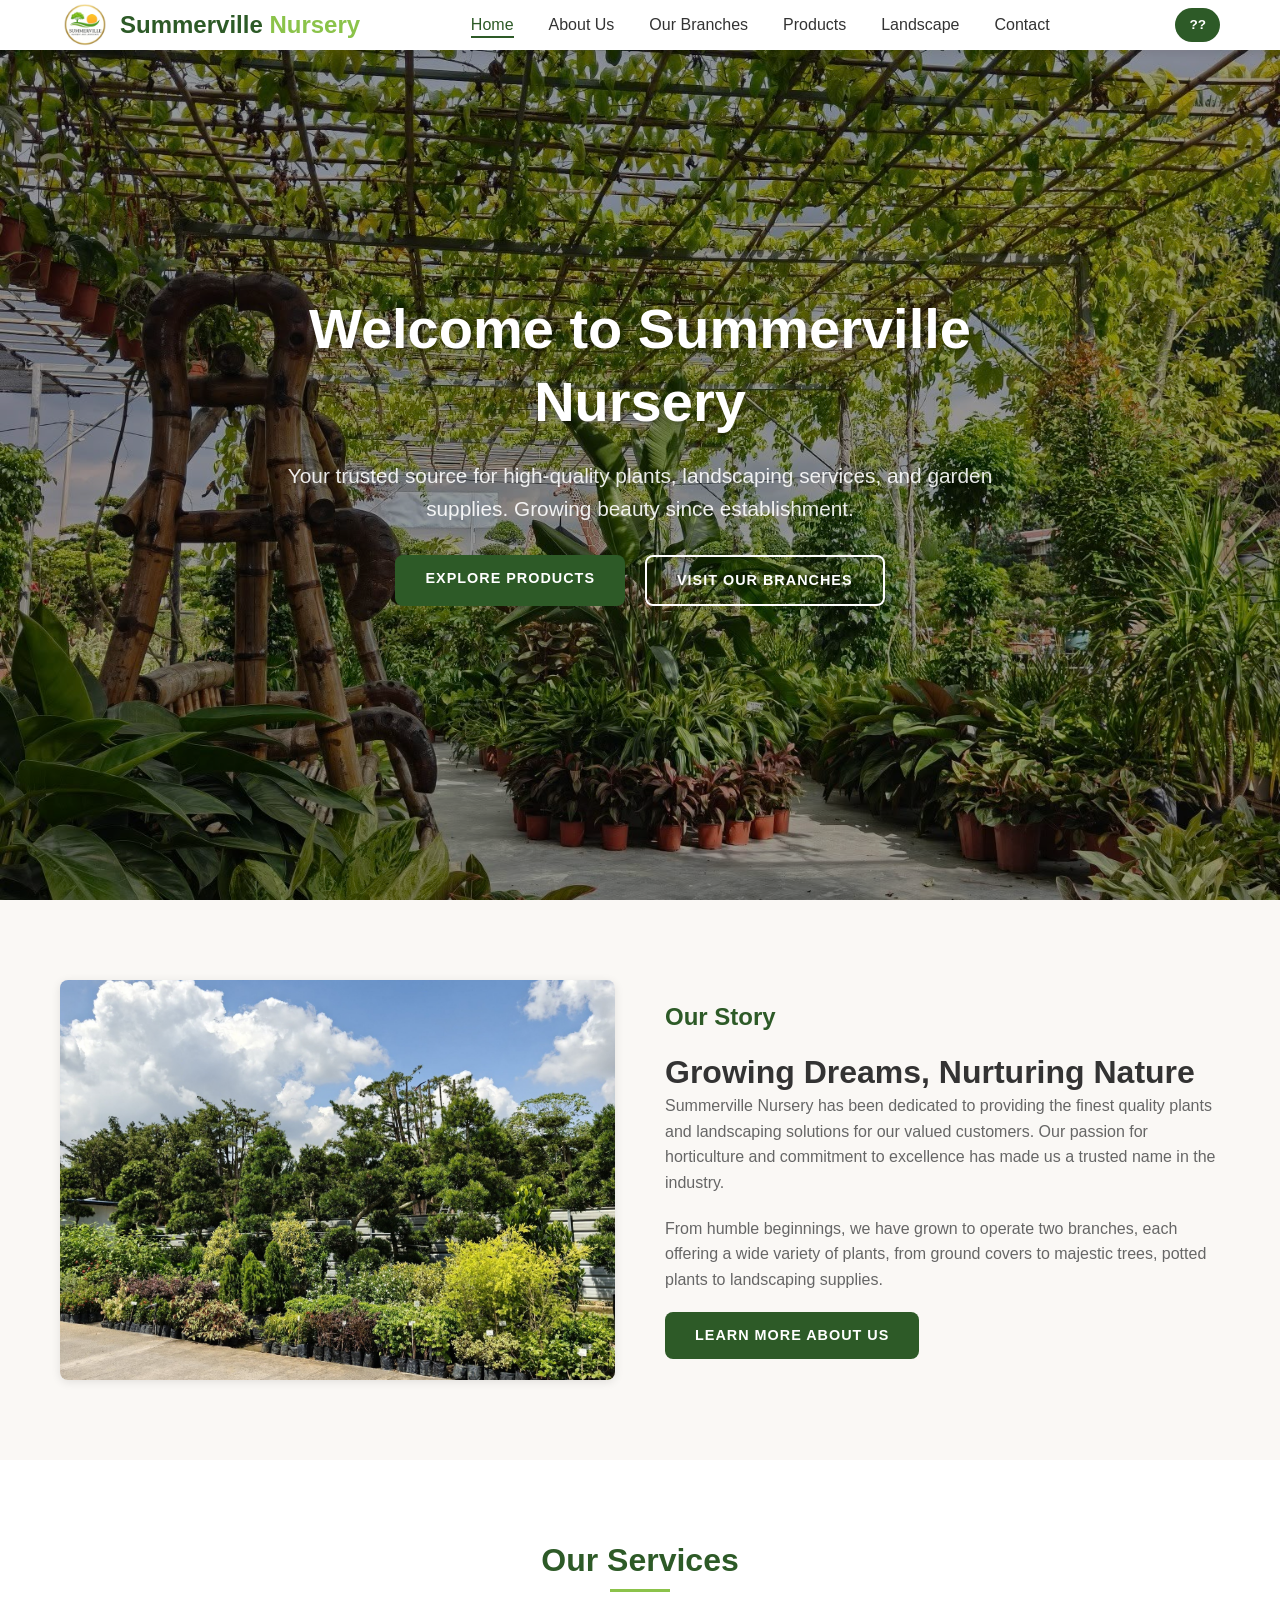
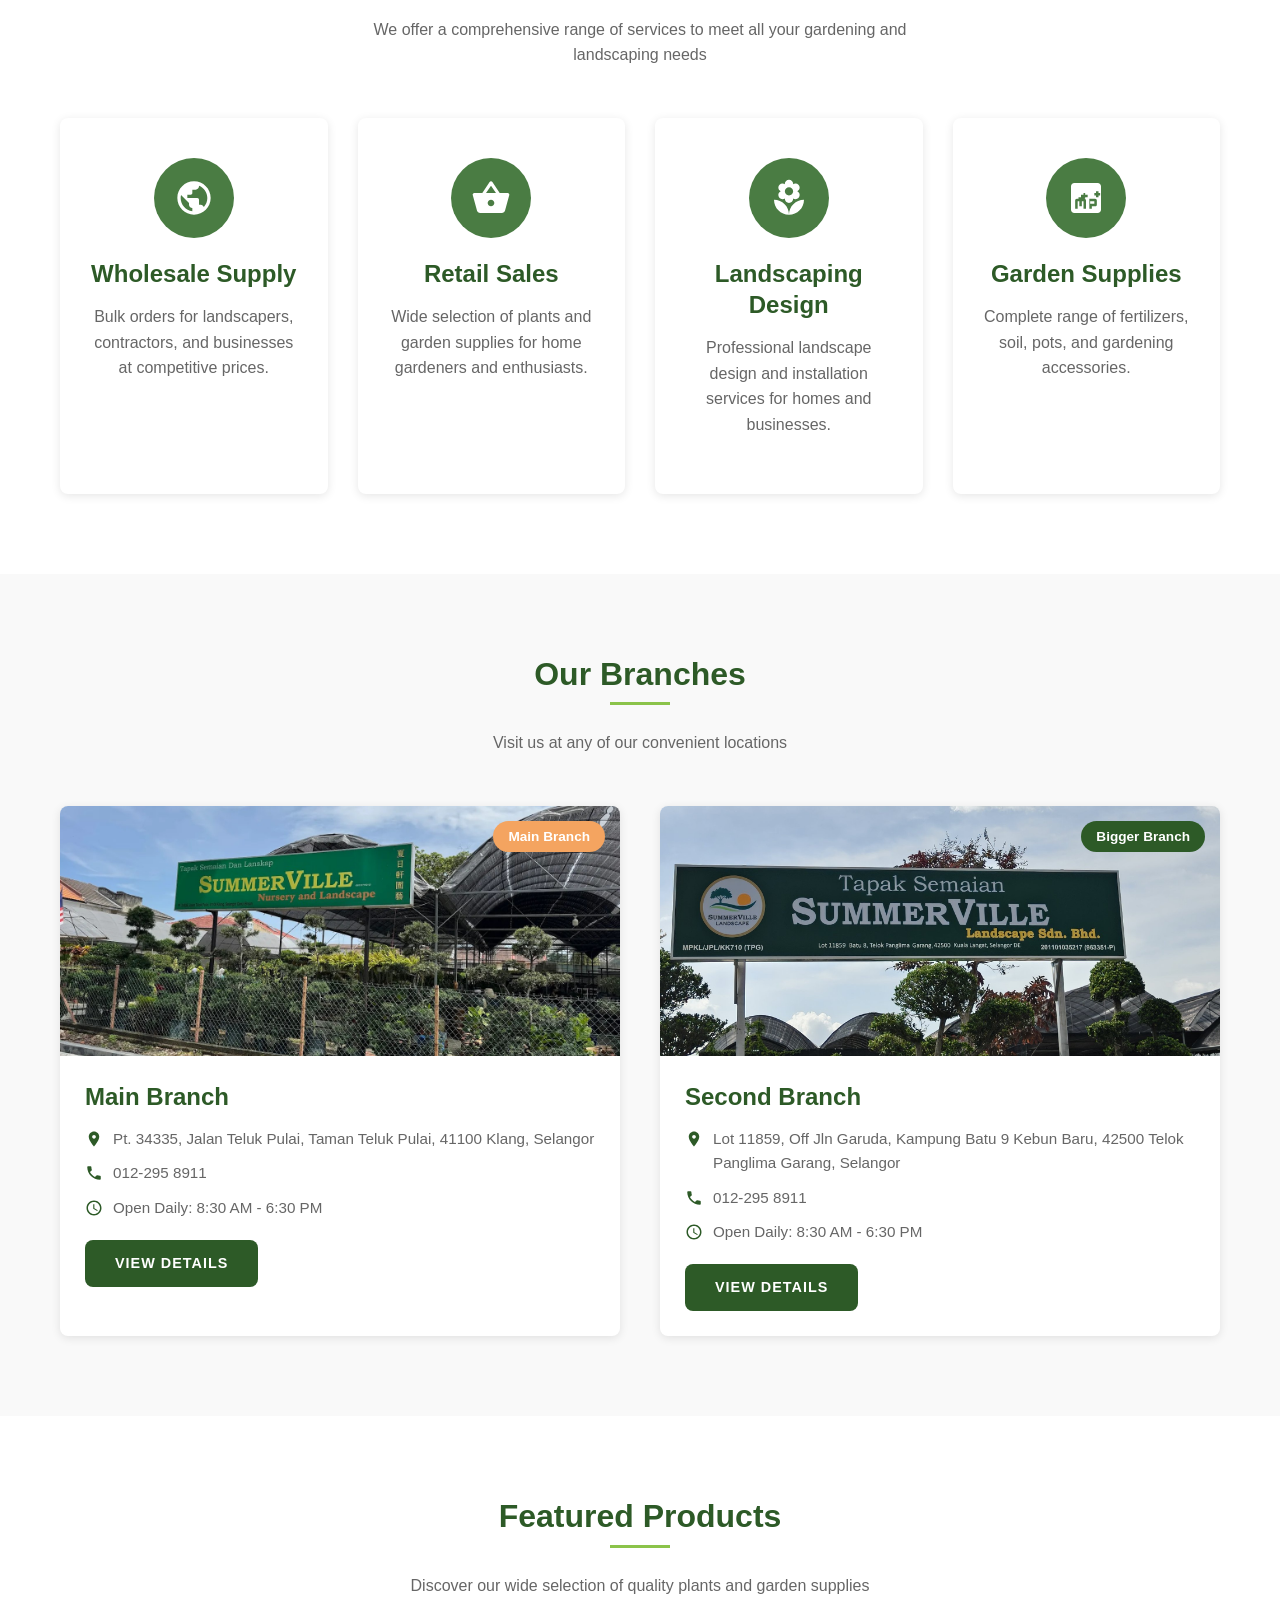
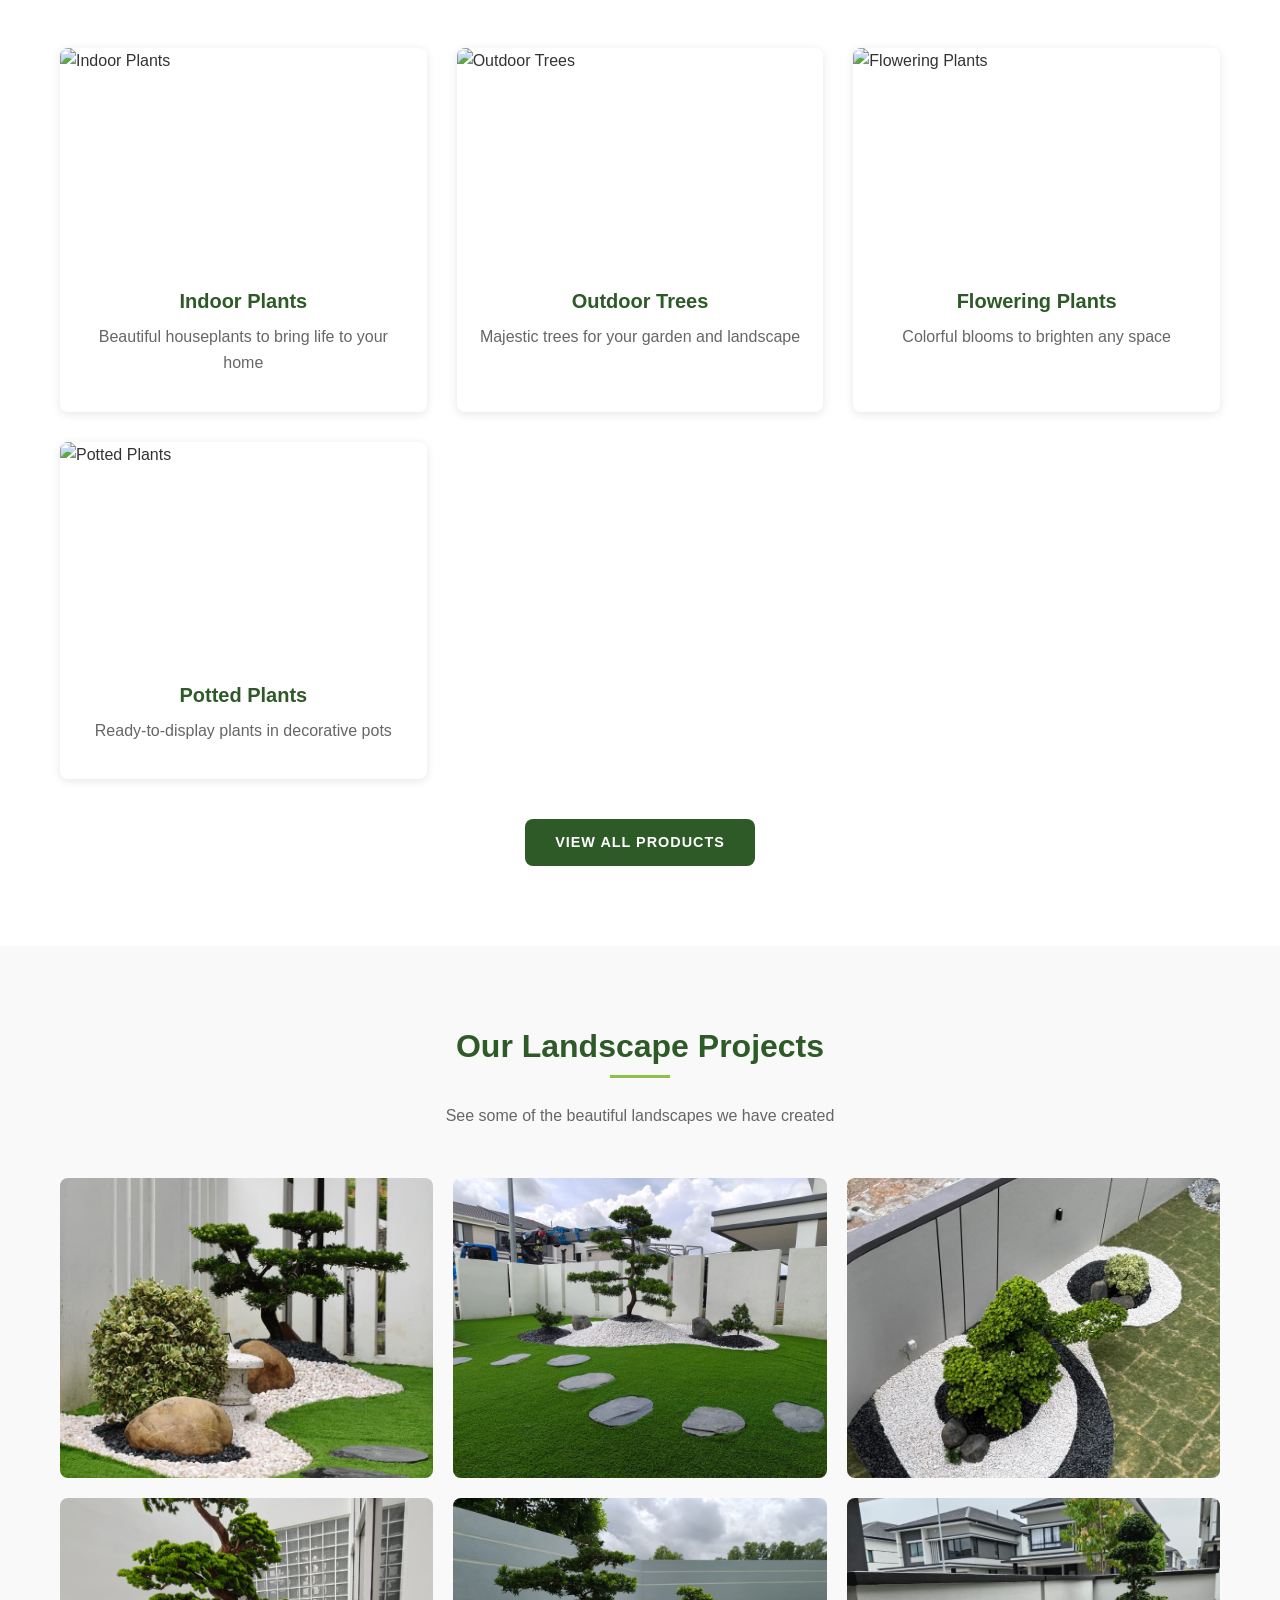
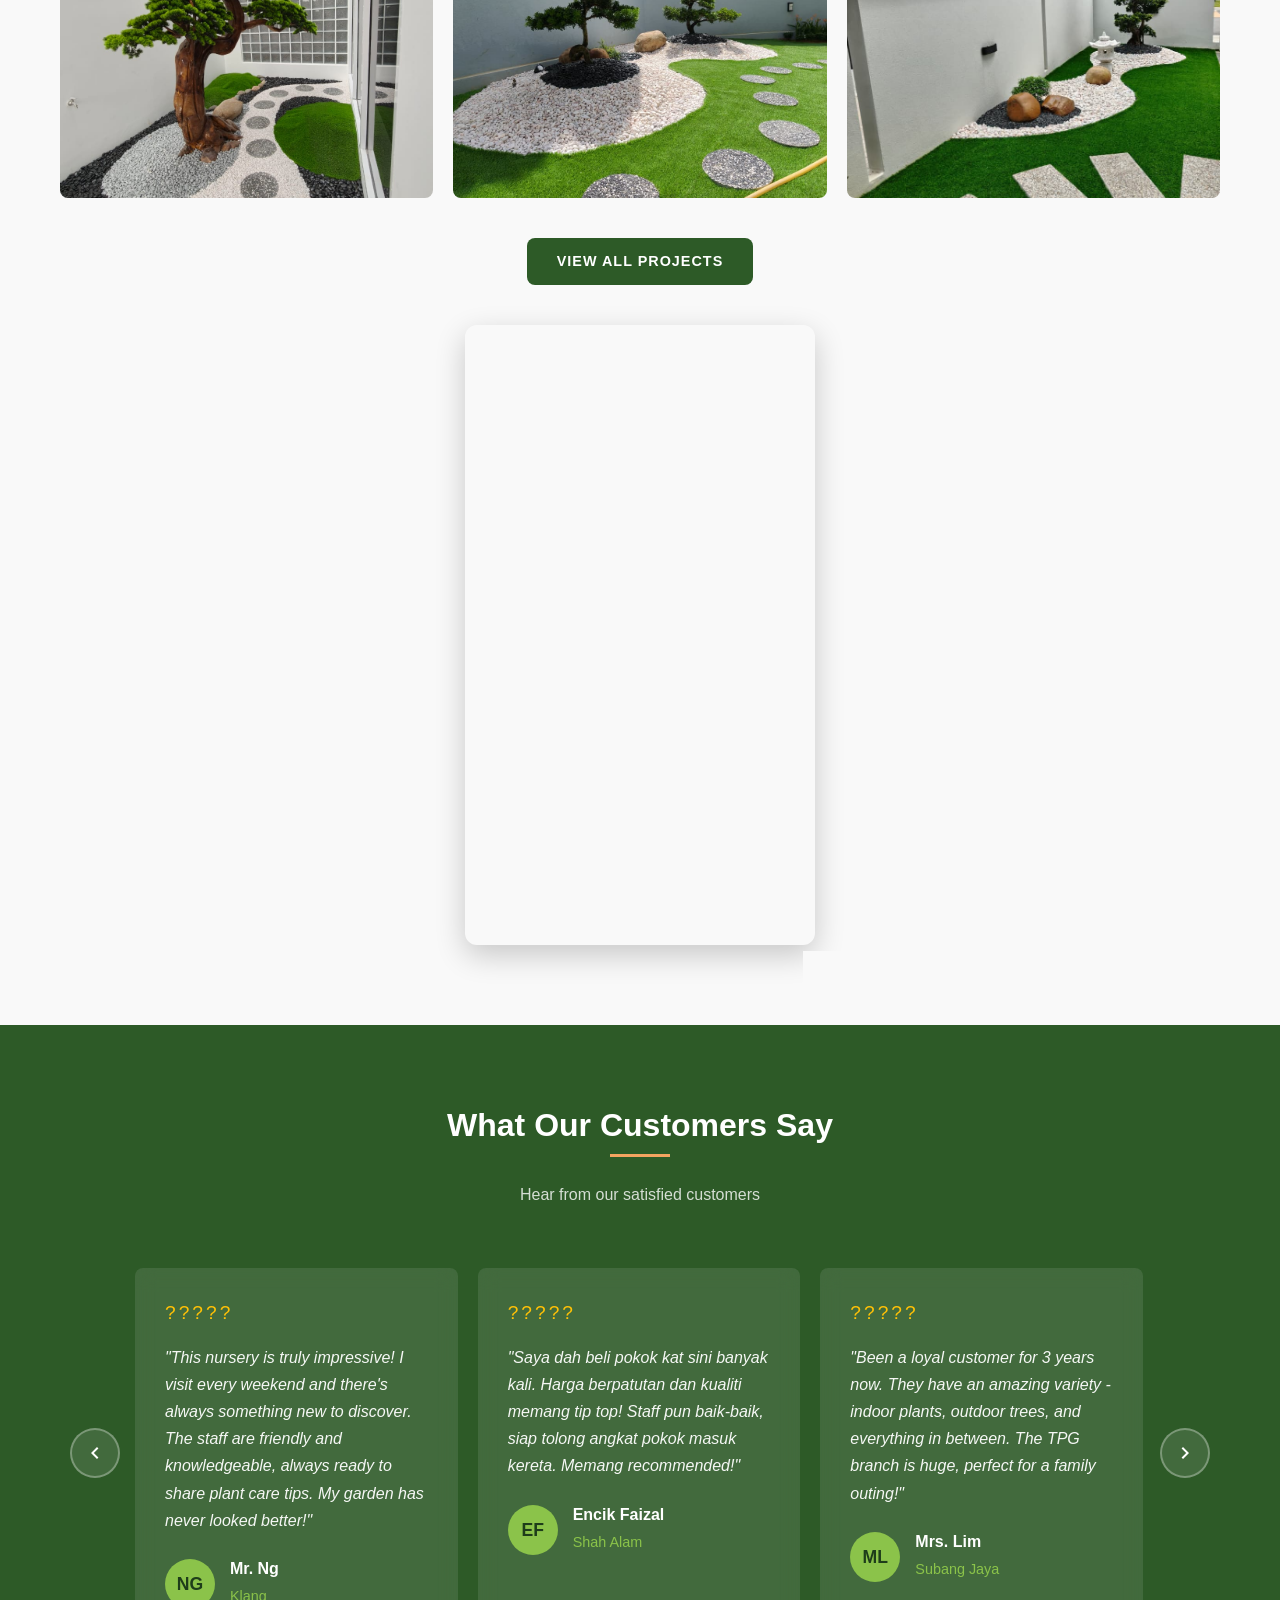
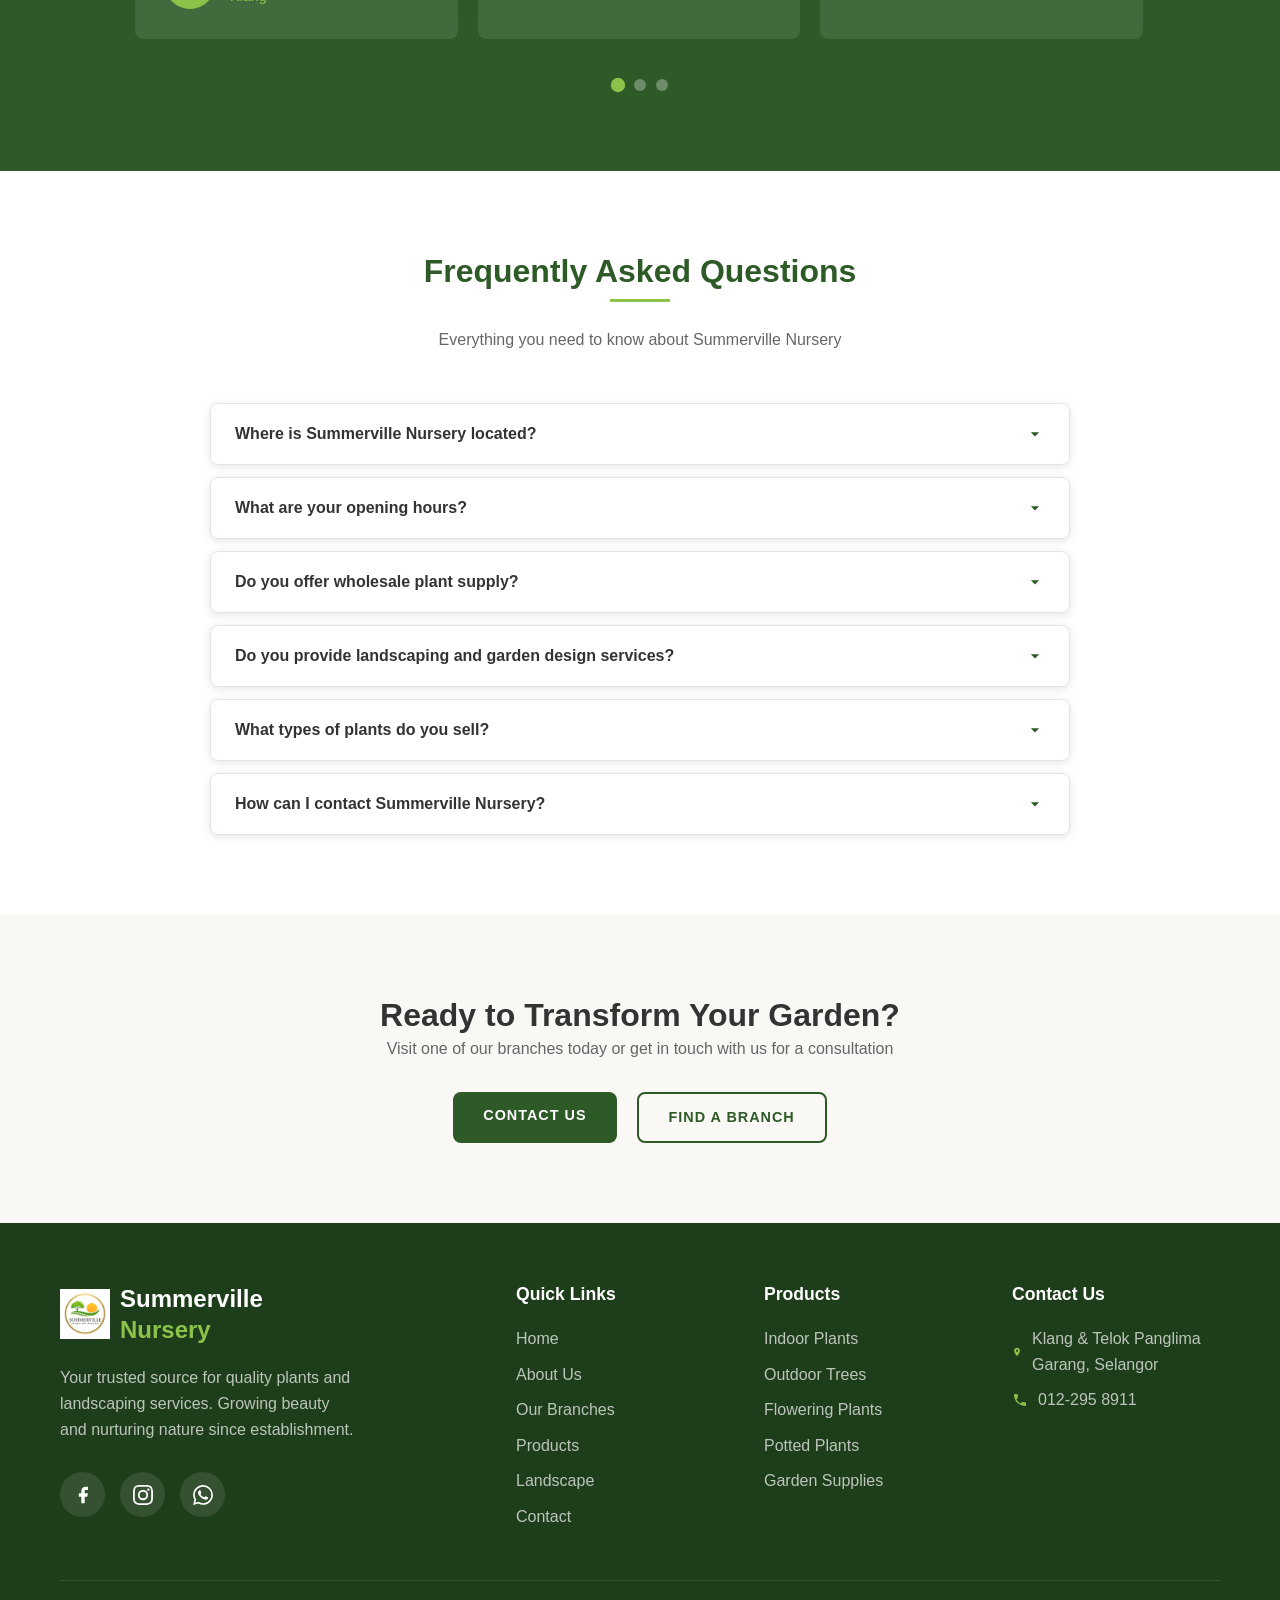
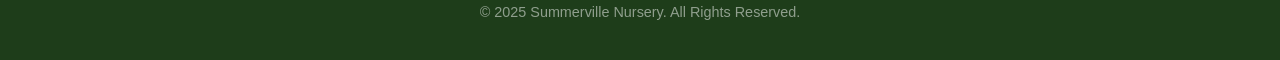
==== commit 23b5c7a4: "Add Google Search Console verification meta tag" ====
--- a/index.html
+++ b/index.html
@@ -1,10 +1,11 @@
-<!DOCTYPE html>
+﻿<!DOCTYPE html>
 <html lang="en">
 
 <head>
     <!-- Primary Meta Tags -->
     <meta charset="UTF-8">
     <meta name="viewport" content="width=device-width, initial-scale=1.0">
+    <meta name="google-site-verification" content="hpYtB1K3MkOA9wXGFCShHoL-L-WjoTbGuqIpF7i08Bk" />
     <meta name="title" content="Summerville Nursery - Quality Plants & Landscaping Services">
     <meta name="description"
         content="Summerville Nursery offers high-quality plants, landscaping services, and garden supplies. Visit our two branches for all your gardening needs. Wholesale and retail available.">
@@ -15,7 +16,7 @@
 
     <!-- Open Graph / Facebook -->
     <meta property="og:type" content="website">
-    <meta property="og:url" content="https://www.summervillenursery.com/">
+    <meta property="og:url" content="https://summervillenursery.vercel.app/">
     <meta property="og:title" content="Summerville Nursery - Quality Plants & Landscaping Services">
     <meta property="og:description"
         content="Your trusted nursery for quality plants, landscaping services, and garden supplies. Two convenient locations to serve you better.">
@@ -23,19 +24,19 @@
 
     <!-- Twitter -->
     <meta property="twitter:card" content="summary_large_image">
-    <meta property="twitter:url" content="https://www.summervillenursery.com/">
+    <meta property="twitter:url" content="https://summervillenursery.vercel.app/">
     <meta property="twitter:title" content="Summerville Nursery - Quality Plants & Landscaping Services">
     <meta property="twitter:description"
         content="Your trusted nursery for quality plants, landscaping services, and garden supplies. Two convenient locations to serve you better.">
     <meta property="twitter:image" content="images/og-image.jpg">
 
     <!-- Canonical URL -->
-    <link rel="canonical" href="https://www.summervillenursery.com/">
+    <link rel="canonical" href="https://summervillenursery.vercel.app/">
 
     <!-- Hreflang � Multilingual SEO -->
-    <link rel="alternate" hreflang="en" href="https://www.summervillenursery.com/">
-    <link rel="alternate" hreflang="zh" href="https://www.summervillenursery.com/cn/index.html">
-    <link rel="alternate" hreflang="x-default" href="https://www.summervillenursery.com/">
+    <link rel="alternate" hreflang="en" href="https://summervillenursery.vercel.app/">
+    <link rel="alternate" hreflang="zh" href="https://summervillenursery.vercel.app/cn/index.html">
+    <link rel="alternate" hreflang="x-default" href="https://summervillenursery.vercel.app/">
 
     <!-- Favicon -->
     <link rel="icon" type="image/png" href="images/favicon.png">
@@ -55,12 +56,12 @@
         "alternateName": "Summerville Nursery and Landscape",
         "description": "Summerville Nursery is a leading plant nursery and professional landscaping company in Klang, Selangor, Malaysia. We offer wholesale and retail plants, landscape design and installation services, and quality garden supplies. Open daily.",
         "image": [
-            "https://www.summervillenursery.com/image/SummervilleLogo.png",
-            "https://www.summervillenursery.com/image/landing/n1.jpg",
-            "https://www.summervillenursery.com/image/landing/n4.jpg"
+            "https://summervillenursery.vercel.app/image/SummervilleLogo.png",
+            "https://summervillenursery.vercel.app/image/landing/n1.jpg",
+            "https://summervillenursery.vercel.app/image/landing/n4.jpg"
         ],
-        "@id": "https://www.summervillenursery.com",
-        "url": "https://www.summervillenursery.com",
+        "@id": "https://summervillenursery.vercel.app",
+        "url": "https://summervillenursery.vercel.app",
         "telephone": "+60-12-295-8911",
         "email": "contact@summervillenursery.com",
         "priceRange": "RM - RMM",
@@ -224,7 +225,7 @@
                 "name": "How do I contact Summerville Nursery?",
                 "acceptedAnswer": {
                     "@type": "Answer",
-                    "text": "You can reach Summerville Nursery by WhatsApp or phone at +60-12-295-8911. WhatsApp is the fastest way to get a response. You can also visit either branch in person or use the contact form at https://www.summervillenursery.com/contact.html."
+                    "text": "You can reach Summerville Nursery by WhatsApp or phone at +60-12-295-8911. WhatsApp is the fastest way to get a response. You can also visit either branch in person or use the contact form at https://summervillenursery.vercel.app/contact.html."
                 }
             }
         ]
